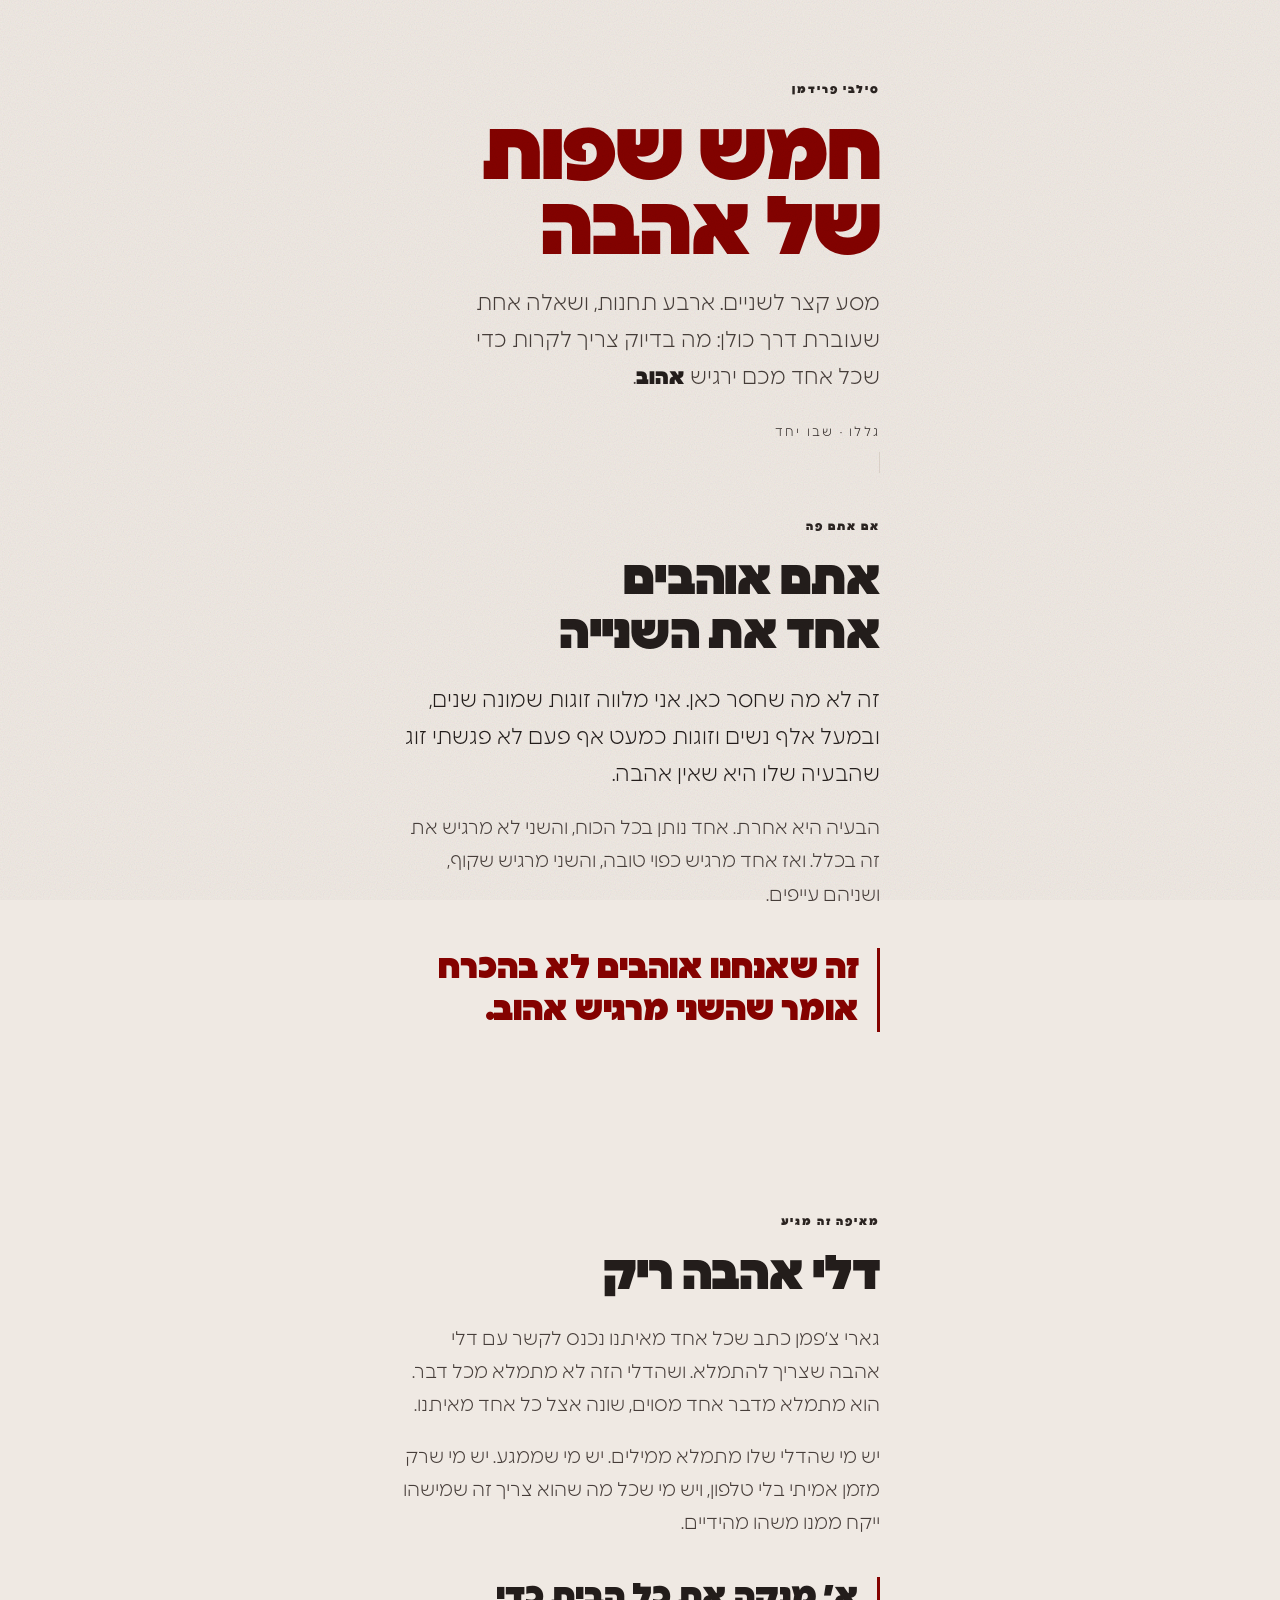
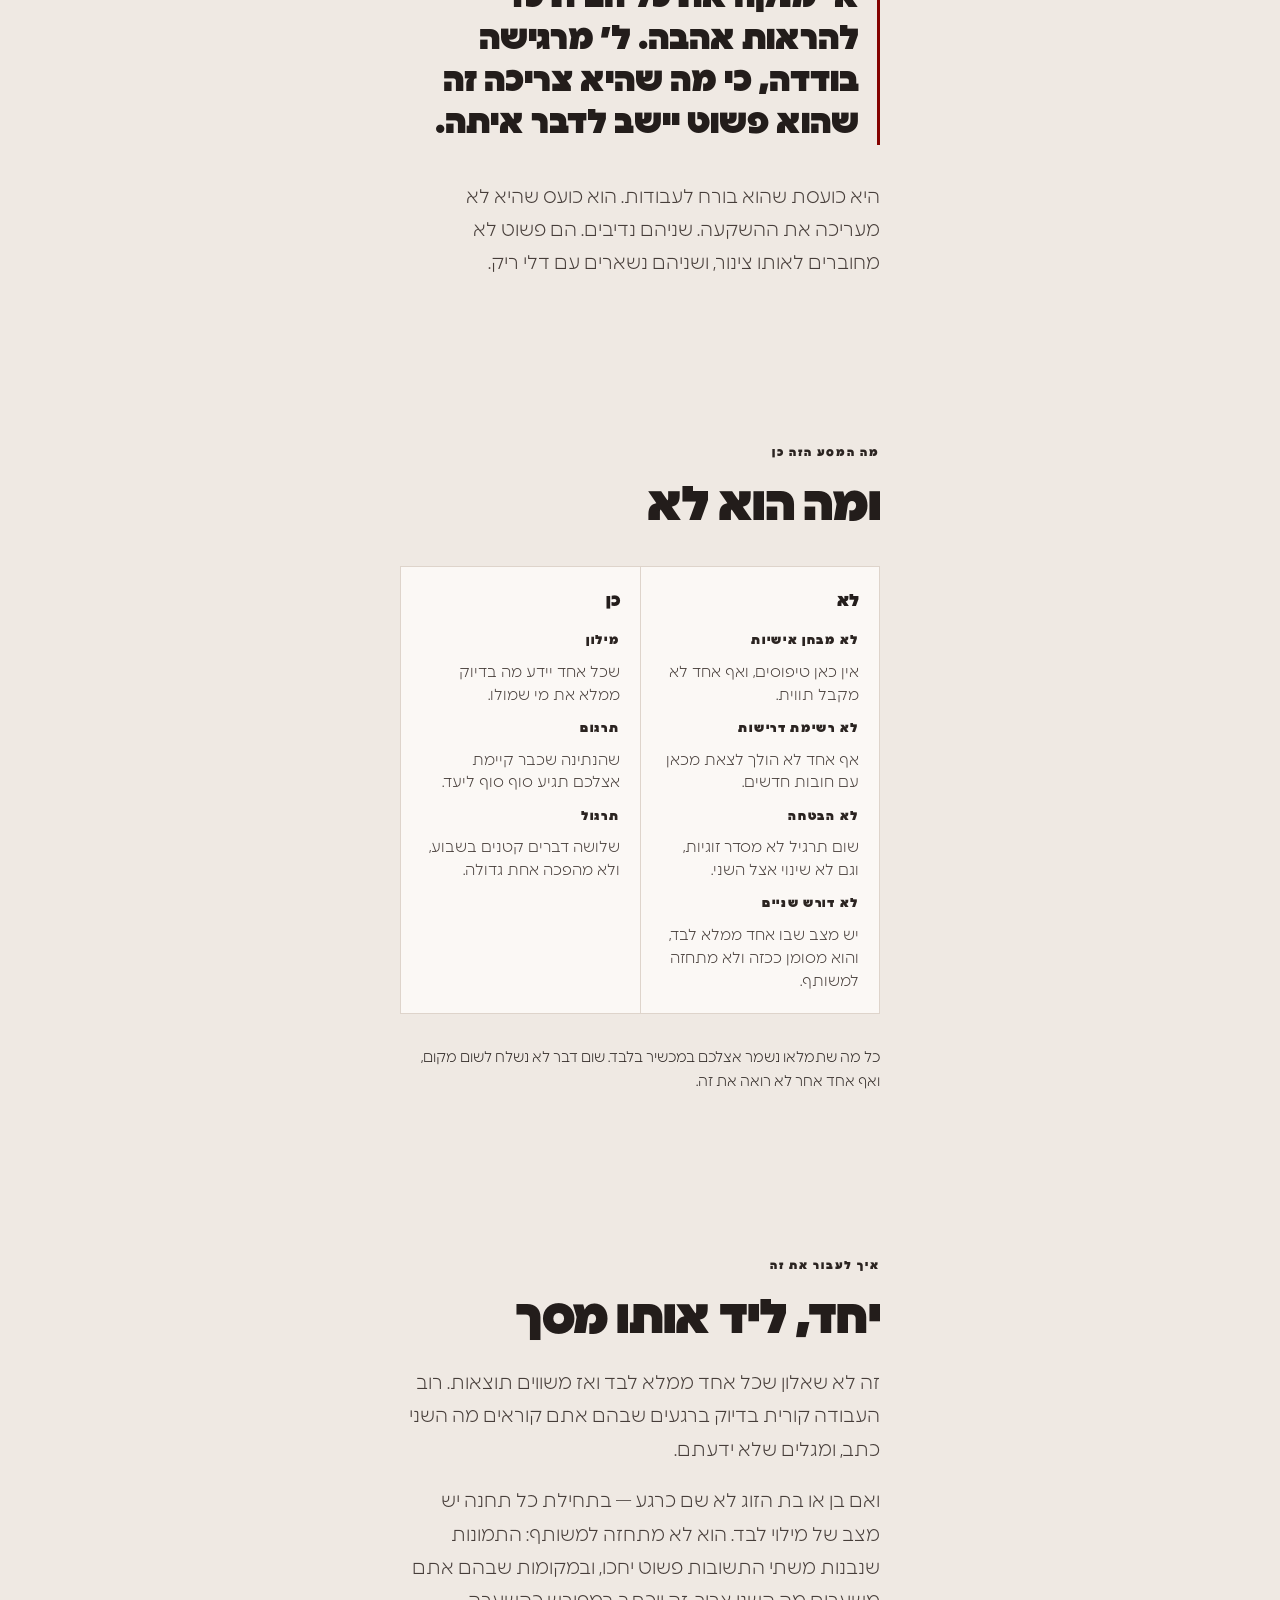
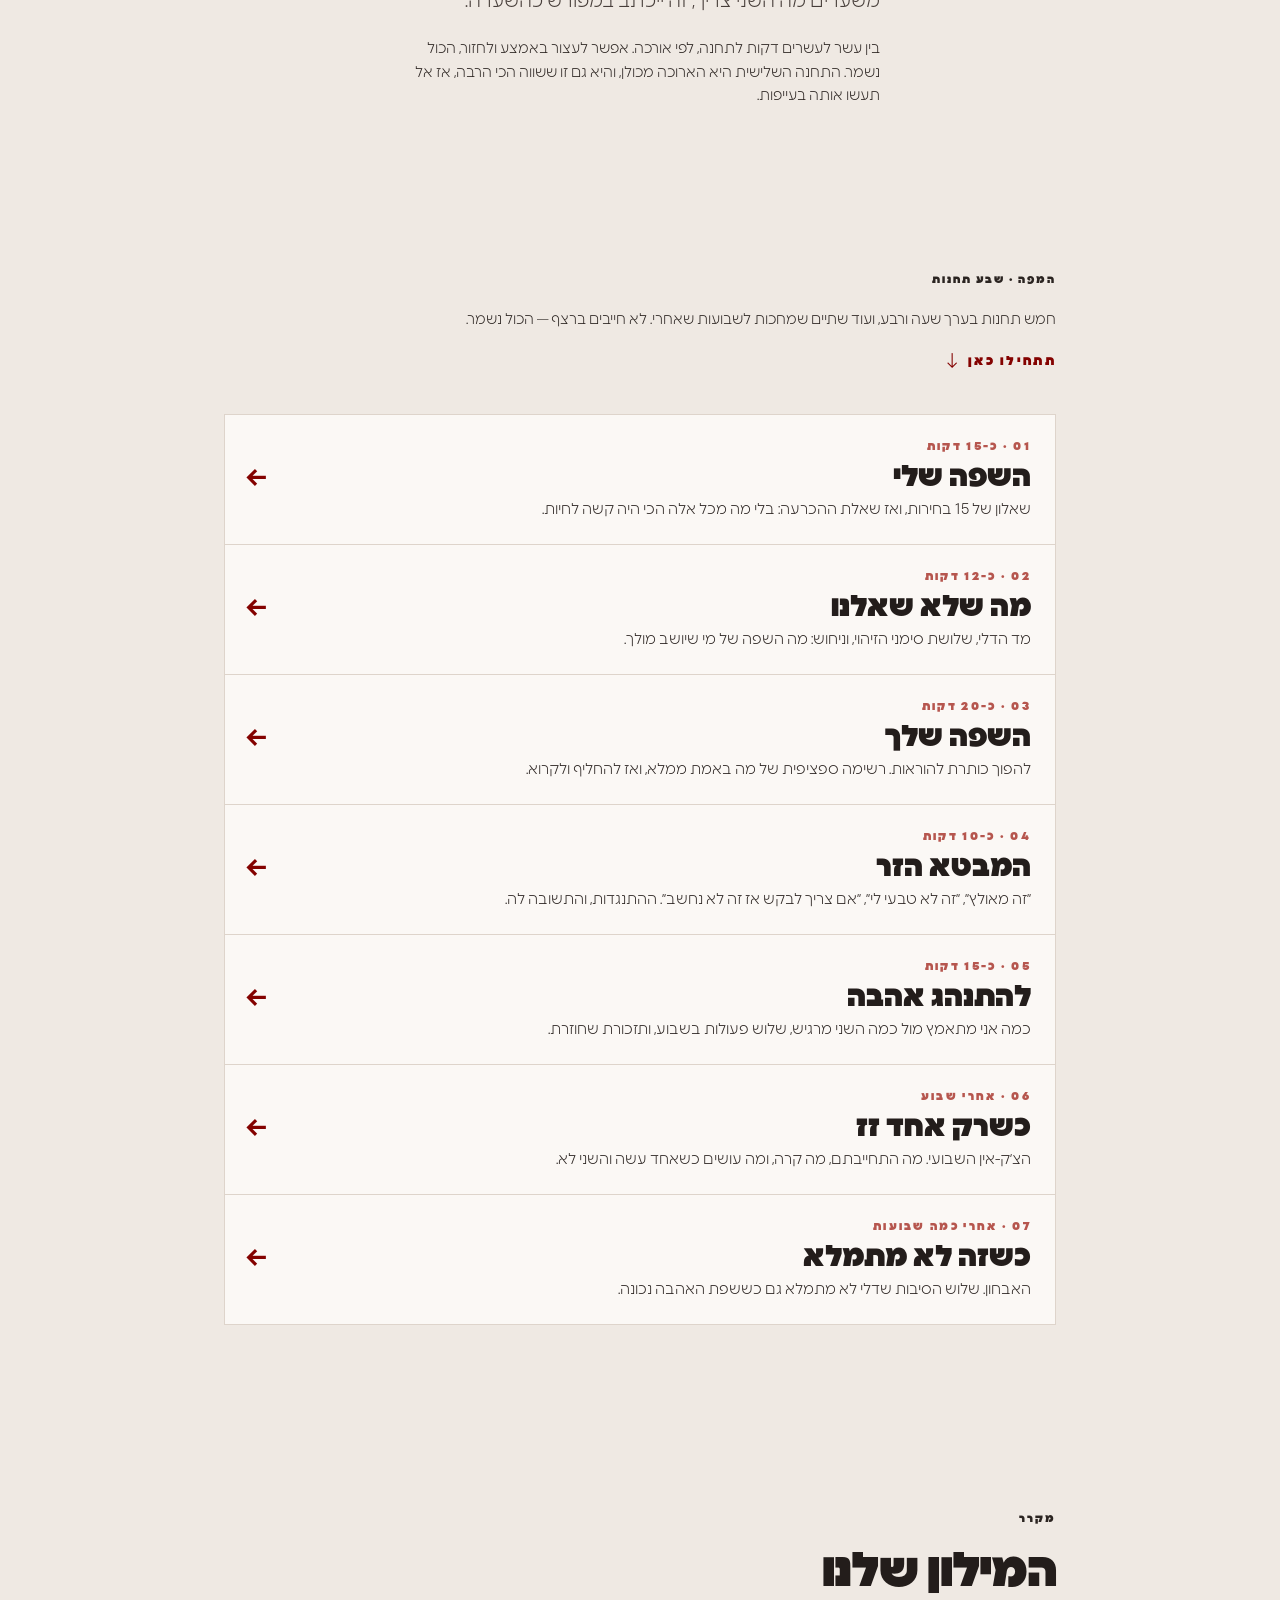
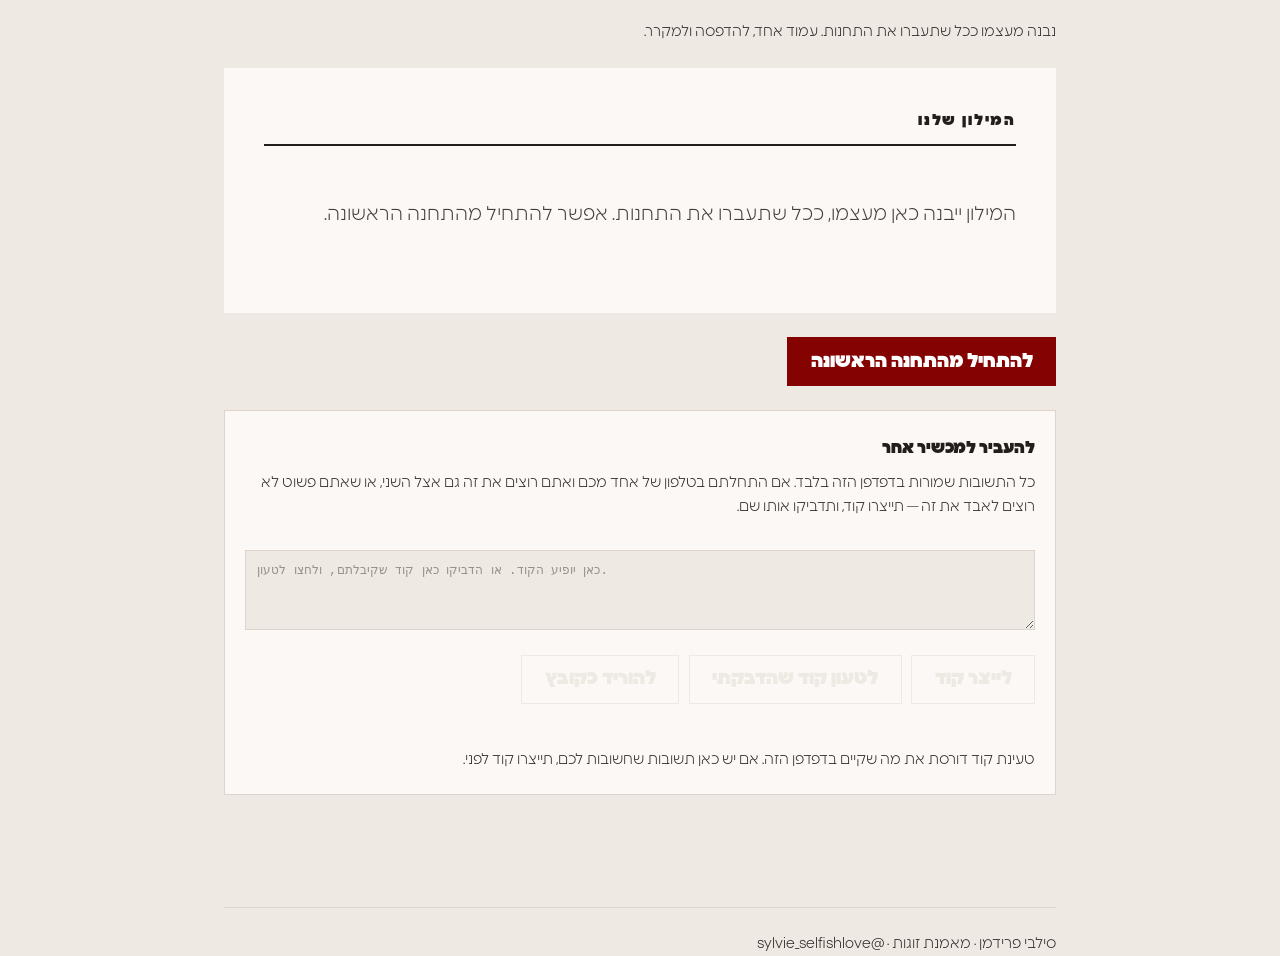
==== index.html @ 5c33e8b3 "סיבוב 6: פיצול האבחון, סימון ביצוע, שאלון מורחב, ובדיקת הטיות - תחנה 07 חדשה: האבחון של שלוש הסיבות," ====
<!doctype html>
<html lang="he" dir="rtl">
<head>
<meta charset="utf-8">
<meta name="robots" content="noindex, nofollow">
<meta name="viewport" content="width=device-width, initial-scale=1, viewport-fit=cover">
<title>חמש שפות של אהבה · סילבי פרידמן</title>
<link rel="stylesheet" href="fonts.css?v=1">
<link rel="stylesheet" href="style.css?v=1">
</head>
<body>

<div id="rail"><i></i></div>

<section id="cover" class="wrap">
  <div class="rv in">
    <div class="eyebrow">סילבי פרידמן</div>
    <div class="stop">חמש שפות<br>של אהבה</div>
    <p class="sub lead">
      מסע קצר לשניים. ארבע תחנות, ושאלה אחת שעוברת דרך כולן:
      מה בדיוק צריך לקרות כדי שכל אחד מכם ירגיש <em>אהוב</em>.
    </p>
    <div class="scroll-hint">גללו · שבו יחד</div>
  </div>
</section>

<section class="wrap">
  <div class="rv">
    <div class="eyebrow">אם אתם פה</div>
    <h2>אתם אוהבים<br>אחד את השנייה</h2>
    <p class="lead">
      זה לא מה שחסר כאן. אני מלווה זוגות שמונה שנים, ובמעל אלף נשים וזוגות
      כמעט אף פעם לא פגשתי זוג שהבעיה שלו היא שאין אהבה.
    </p>
    <p>
      הבעיה היא אחרת. אחד נותן בכל הכוח, והשני לא מרגיש את זה בכלל.
      ואז אחד מרגיש כפוי טובה, והשני מרגיש שקוף, ושניהם עייפים.
    </p>
    <p class="pull red">זה שאנחנו אוהבים לא בהכרח אומר שהשני מרגיש אהוב.</p>
  </div>
</section>

<section class="wrap">
  <div class="rv">
    <div class="eyebrow">מאיפה זה מגיע</div>
    <h2>דלי אהבה ריק</h2>
    <p>
      גארי צ׳פמן כתב שכל אחד מאיתנו נכנס לקשר עם דלי אהבה שצריך להתמלא.
      ושהדלי הזה לא מתמלא מכל דבר. הוא מתמלא מדבר אחד מסוים, שונה אצל כל אחד מאיתנו.
    </p>
    <p>
      יש מי שהדלי שלו מתמלא ממילים. יש מי שממגע. יש מי שרק מזמן אמיתי בלי טלפון,
      ויש מי שכל מה שהוא צריך זה שמישהו ייקח ממנו משהו מהידיים.
    </p>
    <p class="pull">
      א׳ מנקה את כל הבית כדי להראות אהבה. ל׳ מרגישה בודדה,
      כי מה שהיא צריכה זה שהוא פשוט יישב לדבר איתה.
    </p>
    <p>
      היא כועסת שהוא בורח לעבודות. הוא כועס שהיא לא מעריכה את ההשקעה.
      שניהם נדיבים. הם פשוט לא מחוברים לאותו צינור, ושניהם נשארים עם דלי ריק.
    </p>
  </div>
</section>

<section class="wrap">
  <div class="rv">
    <div class="eyebrow">מה המסע הזה כן</div>
    <h2>ומה הוא לא</h2>
    <div class="sides">
      <div class="side">
        <h4>לא</h4>
        <dl>
          <dt>לא מבחן אישיות</dt><dd>אין כאן טיפוסים, ואף אחד לא מקבל תווית.</dd>
          <dt>לא רשימת דרישות</dt><dd>אף אחד לא הולך לצאת מכאן עם חובות חדשים.</dd>
          <dt>לא הבטחה</dt><dd>שום תרגיל לא מסדר זוגיות, וגם לא שינוי אצל השני.</dd>
          <dt>לא דורש שניים</dt><dd>יש מצב שבו אחד ממלא לבד, והוא מסומן ככזה ולא מתחזה למשותף.</dd>
        </dl>
      </div>
      <div class="side">
        <h4>כן</h4>
        <dl>
          <dt>מילון</dt><dd>שכל אחד יידע מה בדיוק ממלא את מי שמולו.</dd>
          <dt>תרגום</dt><dd>שהנתינה שכבר קיימת אצלכם תגיע סוף סוף ליעד.</dd>
          <dt>תרגול</dt><dd>שלושה דברים קטנים בשבוע, ולא מהפכה אחת גדולה.</dd>
        </dl>
      </div>
    </div>
    <p class="tiny">
      כל מה שתמלאו נשמר אצלכם במכשיר בלבד. שום דבר לא נשלח לשום מקום, ואף אחד אחר לא רואה את זה.
    </p>
  </div>
</section>

<section class="wrap">
  <div class="rv">
    <div class="eyebrow">איך לעבור את זה</div>
    <h2>יחד, ליד אותו מסך</h2>
    <p>
      זה לא שאלון שכל אחד ממלא לבד ואז משווים תוצאות. רוב העבודה קורית בדיוק ברגעים
      שבהם אתם קוראים מה השני כתב, ומגלים שלא ידעתם.
    </p>
    <p>
      ואם בן או בת הזוג לא שם כרגע — בתחילת כל תחנה יש מצב של מילוי לבד.
      הוא לא מתחזה למשותף: התמונות שנבנות משתי התשובות פשוט יחכו,
      ובמקומות שבהם אתם משערים מה השני צריך, זה ייכתב במפורש כהשערה.
    </p>
    <p class="tiny">
      בין עשר לעשרים דקות לתחנה, לפי אורכה. אפשר לעצור באמצע ולחזור, הכול נשמר.
      התחנה השלישית היא הארוכה מכולן, והיא גם זו ששווה הכי הרבה, אז אל תעשו אותה בעייפות.
    </p>
  </div>
</section>

<section class="wrap wide" id="start">
  <div class="rv">
    <div class="eyebrow">המפה · שבע תחנות</div>
    <p class="tiny" style="margin-bottom:1.25rem">חמש תחנות בערך שעה ורבע, ועוד שתיים שמחכות לשבועות שאחרי. לא חייבים ברצף — הכול נשמר.</p>
    <div class="starthere">תתחילו כאן <span aria-hidden="true">↓</span></div>
    <div class="stations">
      <a class="station" href="station-01.html" data-num="01">
        <span class="st"></span>
        <div class="n">01 · כ-15 דקות</div>
        <div class="t">השפה שלי</div>
        <div class="d">שאלון של 15 בחירות, ואז שאלת ההכרעה: בלי מה מכל אלה הכי היה קשה לחיות.</div>
      </a>
      <a class="station" href="station-02.html" data-num="02">
        <span class="st"></span>
        <div class="n">02 · כ-12 דקות</div>
        <div class="t">מה שלא שאלנו</div>
        <div class="d">מד הדלי, שלושת סימני הזיהוי, וניחוש: מה השפה של מי שיושב מולך.</div>
      </a>
      <a class="station" href="station-03.html" data-num="03">
        <span class="st"></span>
        <div class="n">03 · כ-20 דקות</div>
        <div class="t">השפה שלך</div>
        <div class="d">להפוך כותרת להוראות. רשימה ספציפית של מה באמת ממלא, ואז להחליף ולקרוא.</div>
      </a>
      <a class="station" href="station-04.html" data-num="04">
        <span class="st"></span>
        <div class="n">04 · כ-10 דקות</div>
        <div class="t">המבטא הזר</div>
        <div class="d">״זה מאולץ״, ״זה לא טבעי לי״, ״אם צריך לבקש אז זה לא נחשב״. ההתנגדות, והתשובה לה.</div>
      </a>
      <a class="station" href="station-05.html" data-num="05">
        <span class="st"></span>
        <div class="n">05 · כ-15 דקות</div>
        <div class="t">להתנהג אהבה</div>
        <div class="d">כמה אני מתאמץ מול כמה השני מרגיש, שלוש פעולות בשבוע, ותזכורת שחוזרת.</div>
      </a>
      <a class="station" href="station-06.html" data-num="06">
        <span class="st"></span>
        <div class="n">06 · אחרי שבוע</div>
        <div class="t">כשרק אחד זז</div>
        <div class="d">הצ׳ק-אין השבועי. מה התחייבתם, מה קרה, ומה עושים כשאחד עשה והשני לא.</div>
      </a>
      <a class="station" href="station-07.html" data-num="07">
        <span class="st"></span>
        <div class="n">07 · אחרי כמה שבועות</div>
        <div class="t">כשזה לא מתמלא</div>
        <div class="d">האבחון. שלוש הסיבות שדלי לא מתמלא גם כששפת האהבה נכונה.</div>
      </a>
    </div>
    </div>
  </div>
</section>

<section class="wrap wide">
  <div class="rv">
    <div class="eyebrow">מקרר</div>
    <h2>המילון שלנו</h2>
    <p class="tiny" style="margin-bottom:.5rem">
      נבנה מעצמו ככל שתעברו את התחנות. עמוד אחד, להדפסה ולמקרר.
    </p>
    <div class="card" id="map"></div>
    <div class="btnrow">
      <a class="btn solid" href="station-01.html">להתחיל מהתחנה הראשונה</a>
      <button class="btn" onclick="window.print()">להדפיס את המילון</button>
    </div>

    <div class="transfer" id="transfer">
      <h4>להעביר למכשיר אחר</h4>
      <p class="tiny">
        כל התשובות שמורות בדפדפן הזה בלבד. אם התחלתם בטלפון של אחד מכם ואתם רוצים
        את זה גם אצל השני, או שאתם פשוט לא רוצים לאבד את זה — תייצרו קוד, ותדביקו אותו שם.
      </p>
      <textarea rows="3" placeholder="כאן יופיע הקוד. או הדביקו כאן קוד שקיבלתם, ולחצו לטעון."></textarea>
      <div class="btnrow" style="margin-top:0">
        <button class="btn" type="button" data-act="make">לייצר קוד</button>
        <button class="btn" type="button" data-act="load">לטעון קוד שהדבקתי</button>
        <button class="btn" type="button" data-act="file">להוריד כקובץ</button>
      </div>
      <p class="msg"></p>
      <p class="tiny" style="margin-top:.8rem;margin-bottom:0">
        טעינת קוד דורסת את מה שקיים בדפדפן הזה. אם יש כאן תשובות שחשובות לכם, תייצרו קוד לפני.
      </p>
    </div>
  </div>
</section>

<div class="wrap wide"><div class="stationnav">
  <span class="tiny">סילבי פרידמן · מאמנת זוגות · @sylvie_selfishlove</span>
  <span></span>
</div></div>

<script src="share.js?v=1"></script>
<script src="map.js?v=1"></script>
<script src="engine.js?v=1"></script>
</body>
</html>
---- fonts.css ----
@font-face{font-family:"Polin";font-style:normal;font-weight:300;font-display:swap;src:url([data-uri]) format("opentype")}
@font-face{font-family:"Polin";font-style:normal;font-weight:900;font-display:swap;src:url([data-uri]) format("opentype")}
---- style.css ----
:root{
  --paper:#EFE9E3;
  --sheet:#FBF8F5;
  --ink:#231D1B;
  --ink-soft:#463D39;
  --ink-faint:#2B2421;
  --ink-mute:#9A8F89;
  --rule:#DED4CB;
  --crimson:#840200;
  --crimson-soft:#B6564E;
  --measure:34rem;
}
*{box-sizing:border-box;margin:0;padding:0}
html{scroll-behavior:smooth;-webkit-text-size-adjust:100%}
body{
  font-family:"Polin","Assistant","Arial Hebrew",system-ui,sans-serif;
  font-weight:300;
  background:var(--paper);
  color:var(--ink);
  line-height:1.75;
  font-size:clamp(16.5px,1.05rem + .2vw,19px);
  overflow-x:hidden;
}
body::before{
  content:"";position:fixed;inset:0;pointer-events:none;z-index:9;opacity:.35;
  background-image:url("data:image/svg+xml,%3Csvg xmlns='http://www.w3.org/2000/svg' width='140' height='140'%3E%3Cfilter id='n'%3E%3CfeTurbulence type='fractalNoise' baseFrequency='.85' numOctaves='3'/%3E%3C/filter%3E%3Crect width='140' height='140' filter='url(%23n)' opacity='.42'/%3E%3C/svg%3E");
  mix-blend-mode:multiply;
}

/* ---------- progress rail ---------- */
#rail{position:fixed;top:0;right:0;left:0;height:2px;background:transparent;z-index:20}
#rail i{display:block;height:100%;width:0;background:var(--crimson);transition:width .12s linear}

/* ---------- chapters ---------- */
#chapbar{
  position:sticky;top:0;z-index:15;
  background:rgba(239,233,227,.94);backdrop-filter:saturate(1.2) blur(8px);
  border-bottom:1px solid var(--rule);
  padding:.55rem clamp(1.25rem,5vw,2rem) .6rem;
}
#chapbar .segs{display:flex;gap:4px;margin-bottom:.45rem}
#chapbar .seg{
  flex:1;border:0;background:transparent;padding:0;cursor:pointer;
  height:16px;display:flex;align-items:center;
}
#chapbar .seg i{display:block;width:100%;height:3px;background:var(--rule);transition:background .25s}
#chapbar .seg.done i{background:var(--crimson-soft)}
#chapbar .seg.now i{background:var(--crimson);height:5px}
#chapbar .seg:hover i{background:var(--crimson-soft)}
#chapbar .meta{display:flex;justify-content:space-between;align-items:baseline;gap:1rem}
#chapbar .t{font-weight:900;font-size:.95rem;line-height:1.2;color:var(--ink)}
#chapbar .c{font-size:.72rem;letter-spacing:.1em;font-weight:900;color:var(--ink-mute);white-space:nowrap}

.cbtn{
  font:inherit;font-weight:900;font-size:.95rem;
  border:1px solid var(--ink);background:transparent;color:var(--ink);
  padding:.8rem 1.6rem;cursor:pointer;transition:.18s;
  -webkit-tap-highlight-color:transparent;
}
.cbtn:hover{background:var(--ink);color:var(--paper)}
.cbtn.solid{background:var(--crimson);border-color:var(--crimson);color:#fff}
.cbtn.solid:hover{background:#a10300;border-color:#a10300}
@media print{#chapbar{display:none}}

/* ---------- layout ---------- */
.wrap{max-width:var(--measure);margin-inline:auto;padding-inline:clamp(1.25rem,5vw,2rem)}
.wide{max-width:56rem}
section{padding-block:clamp(2.75rem,7vw,4.5rem)}

/* ---------- type ---------- */
h1,h2,h3,.blk{font-weight:900;letter-spacing:-.015em;line-height:1.12}
.eyebrow{
  font-size:.7rem;letter-spacing:.18em;color:var(--ink-faint);
  font-weight:900;margin-bottom:1.1rem;
}
h2{font-size:clamp(1.9rem,1.3rem + 2.6vw,3rem);margin-bottom:1.25rem}
h3{font-size:clamp(1.25rem,1rem + 1vw,1.6rem);margin-bottom:.7rem}
p{margin-bottom:1.15rem;color:var(--ink-soft)}
p.lead{color:var(--ink);font-size:1.12em}
em{font-style:normal;color:var(--ink);font-weight:900}
.pull{
  font-weight:900;line-height:1.25;color:var(--ink);
  font-size:clamp(1.4rem,1.05rem + 1.6vw,2.1rem);
  margin-block:2.25rem;padding-inline-start:1.1rem;
  border-inline-start:3px solid var(--crimson);
}
.pull.red{color:var(--crimson)}
.voices{margin-block:2rem;display:grid;gap:.5rem;padding-inline-start:1.1rem;border-inline-start:1px solid var(--crimson-soft)}
.voices p{margin:0;font-weight:900;color:var(--crimson);line-height:1.35;font-size:clamp(1.05rem,.95rem + .55vw,1.3rem)}
.tiny{font-size:.9rem;color:var(--ink-faint);line-height:1.65}

/* ---------- cover ---------- */
#cover{display:flex;flex-direction:column;justify-content:center;position:relative;
  padding-block:clamp(2.5rem,9vw,5rem) 0}
#cover + section{padding-top:clamp(1.75rem,4.5vw,2.75rem)}
#cover .num{
  font-weight:900;font-size:clamp(7rem,26vw,15rem);line-height:.78;
  color:transparent;-webkit-text-stroke:1.5px var(--crimson-soft);
  opacity:.5;margin-bottom:-.05em;letter-spacing:-.04em;
}
#cover .stop{
  font-weight:900;font-size:clamp(3.4rem,14vw,7rem);line-height:.9;
  letter-spacing:-.03em;color:var(--crimson);
}
#cover .sub{margin-top:1.1rem;max-width:26rem;color:var(--ink-soft)}
.scroll-hint{margin-top:1.6rem;font-size:.78rem;letter-spacing:.18em;color:var(--ink-faint)}
.scroll-hint::after{content:"";display:block;width:1px;height:1.3rem;background:var(--rule);margin-top:.55rem}

/* ---------- cover image ---------- */
.coverimg{
  margin:1.1rem 0 0;
  border:1px solid var(--rule);
  background:var(--sheet);
  overflow:hidden;
  animation:coverin 1.1s cubic-bezier(.2,.7,.3,1) both .35s;
}
.coverimg img{
  display:block;width:100%;
  aspect-ratio:16/7;object-fit:cover;
  filter:grayscale(1) contrast(1.04) brightness(.98);
  transform:scale(1.02);
}
@keyframes coverin{from{opacity:0;transform:translateY(14px)}to{opacity:1;transform:none}}
@media (prefers-reduced-motion:reduce){.coverimg{animation:none}}
@media print{.coverimg{display:none}}

.bodyimg{margin:2.25rem 0 .5rem;border:1px solid var(--rule);background:var(--sheet);overflow:hidden}
.bodyimg img{display:block;width:100%;aspect-ratio:3/2;object-fit:cover;
  filter:grayscale(1) contrast(1.04) brightness(.99)}
@media print{.bodyimg{display:none}}

/* ---------- reveal ---------- */
.rv{opacity:0;transform:translateY(18px);transition:opacity .7s ease,transform .7s cubic-bezier(.2,.7,.3,1)}
.rv.in{opacity:1;transform:none}
@media (prefers-reduced-motion:reduce){.rv{opacity:1;transform:none;transition:none}}

/* ---------- modes grid ---------- */
.modes{display:grid;gap:.6rem;grid-template-columns:repeat(auto-fit,minmax(11rem,1fr));margin-block:1.75rem}
.mode{
  background:var(--sheet);border:1px solid var(--rule);padding:1rem 1.1rem;
}
.mode b{display:block;font-weight:900;font-size:1.1rem}
.mode span{display:block;font-size:.75rem;letter-spacing:.18em;color:var(--crimson);margin-bottom:.35rem}
.mode i{font-style:normal;font-size:.86rem;color:var(--ink-faint);line-height:1.5}

/* ---------- scene ---------- */
.scene{background:var(--sheet);border:1px solid var(--rule);padding:clamp(1.25rem,4vw,2rem);margin-block:2rem}
.scene .who{font-size:.72rem;letter-spacing:.2em;color:var(--crimson);margin-bottom:.2rem}
.scene .say{margin-bottom:1.35rem;color:var(--ink);line-height:1.55}
.scene .say:last-child{margin-bottom:0}
.scene .stage{color:var(--ink-faint);font-size:.92rem}

/* ---------- two-side compare ---------- */
.sides{display:grid;gap:1px;background:var(--rule);border:1px solid var(--rule);margin-block:2rem}
@media(min-width:640px){.sides{grid-template-columns:1fr 1fr}}
.side{background:var(--sheet);padding:1.25rem}
.side h4{font-weight:900;font-size:1.05rem;margin-bottom:.9rem}
.side dl{display:grid;gap:.65rem}
.side dt{font-size:.76rem;letter-spacing:.14em;color:var(--ink-faint);font-weight:900}
.side dd{color:var(--ink-soft);line-height:1.5;font-size:.95rem}

/* ---------- question panels ---------- */
.q{
  background:var(--sheet);border:1px solid var(--rule);
  border-inline-start:3px solid var(--crimson);
  padding:clamp(1.25rem,4vw,2rem);margin-block:2.5rem;
}
.q > .eyebrow{color:var(--crimson);margin-bottom:.5rem}
.q h3{margin-bottom:1.25rem}
.pair{display:grid;gap:1.75rem}
@media(min-width:700px){.pair{grid-template-columns:1fr 1fr;gap:1px;background:var(--rule)}
  .pair > div{background:var(--sheet);padding-inline:1.25rem}
  .pair > div:first-child{padding-inline-start:0}
  .pair > div:last-child{padding-inline-end:0}}
.pname{font-weight:900;font-size:1.05rem;margin-bottom:.9rem;padding-bottom:.5rem;border-bottom:1px solid var(--rule)}

.opts{display:grid;gap:.4rem;margin-bottom:1.4rem}
.opt{
  display:block;background:transparent;border:1px solid var(--rule);
  padding:.7rem .9rem;cursor:pointer;text-align:start;font:inherit;color:var(--ink);
  transition:border-color .18s,background .18s;line-height:1.4;
}
.opt:hover{border-color:var(--crimson-soft)}
.opt small{display:block;color:var(--ink-faint);font-size:.82rem;margin-top:.15rem}
.opt[aria-pressed="true"]{background:var(--crimson);border-color:var(--crimson);color:#fff}
.opt[aria-pressed="true"] small{color:rgba(255,255,255,.72)}
.opt .en{font-size:.68rem;letter-spacing:.16em;opacity:.6;margin-inline-start:.5rem}

.field{margin-bottom:1.3rem}
.field > label{display:block;font-size:.76rem;letter-spacing:.14em;color:var(--ink-faint);margin-bottom:.55rem;font-weight:900}
.field > label.stem{
  font-size:1.02rem;font-weight:900;letter-spacing:-.005em;color:var(--ink);
  line-height:1.5;margin-bottom:.75rem;
}
.chips{display:flex;flex-wrap:wrap;gap:.35rem;margin-bottom:.5rem}
.chip{
  border:1px solid var(--rule);background:transparent;color:var(--ink-soft);
  font:inherit;font-size:.85rem;padding:.32rem .7rem;border-radius:999px;cursor:pointer;
  transition:.15s;line-height:1.4;
}
.chip:hover{border-color:var(--crimson-soft);color:var(--ink)}
.chip[aria-pressed="true"]{background:var(--ink);border-color:var(--ink);color:var(--sheet)}
input[type=text],textarea{
  width:100%;font:inherit;color:var(--ink);background:transparent;
  border:0;border-bottom:1px solid var(--rule);padding:.45rem 0;resize:none;line-height:1.6;
}
input[type=text]:focus,textarea:focus{outline:none;border-bottom-color:var(--crimson)}
input::placeholder,textarea::placeholder{color:var(--ink-mute);opacity:1}

.shared{max-width:30rem}
.shared .big{
  font-family:inherit;font-weight:900;font-size:clamp(1.3rem,1.1rem + 1vw,1.8rem);
  text-align:center;border-bottom-width:2px;padding-block:.7rem;
}
.durations{display:flex;flex-wrap:wrap;gap:.4rem}
.durations .opt{flex:1 1 8rem;text-align:center}

.gender{display:inline-flex;border:1px solid var(--rule);overflow:hidden;margin-inline-start:.6rem}
.gender button{
  font:inherit;font-size:.85rem;padding:.28rem .85rem;border:0;background:transparent;
  color:var(--ink-faint);cursor:pointer;
}
.gender button[aria-pressed="true"]{background:var(--ink);color:var(--sheet)}

/* ---------- assembled sentence ---------- */
.assembled{
  background:var(--paper);border:1px dashed var(--rule);padding:1.25rem;
  font-weight:900;line-height:1.55;font-size:1.05rem;color:var(--ink);
}
.assembled .fl{margin-bottom:1.1rem}
.assembled .fl:last-child{margin-bottom:0}
.assembled .who{display:block;font-size:.7rem;letter-spacing:.18em;font-weight:300;color:var(--crimson);margin-bottom:.3rem}
.field.early{border-top:1px solid var(--rule);padding-top:1.1rem}
.field.early > label{color:var(--crimson)}
.person .early-p{margin-bottom:.85rem}
.person .early-p strong{display:block;font-size:.7rem;letter-spacing:.16em;color:var(--ink-faint);font-weight:300;margin-bottom:.2rem}
.person .learned{margin-top:1rem;border-top:1px solid var(--rule);padding-top:.9rem}
.person .learned p{margin-bottom:.6rem;font-size:.95rem}
.person .learned p:last-child{margin-bottom:0}
.person .learned strong{display:block;font-size:.7rem;letter-spacing:.16em;color:var(--ink-faint);font-weight:300;margin-bottom:.2rem}
.person .fullline-p{margin-top:.85rem;color:var(--ink-soft);font-size:.95rem;line-height:1.55}
.assembled mark{background:transparent;color:var(--crimson);border-bottom:2px solid var(--crimson-soft);padding-bottom:1px}

/* ---------- visuals in the card ---------- */
.vis{margin:0 0 2rem;padding-bottom:1.75rem;border-bottom:1px solid var(--rule)}
.vis figcaption{font-size:.72rem;letter-spacing:.16em;font-weight:900;color:var(--crimson);margin-bottom:1rem}
.vis .combo{margin:1.1rem 0 0;font-size:.95rem;line-height:1.6;color:var(--ink-soft)}
.vis .combo b{color:var(--ink);font-weight:900}

.vis.empty{background:var(--paper);border:1px dashed var(--rule);padding:1.4rem 1.25rem;text-align:center}
.vis.empty .hint{margin:0 0 1.1rem;color:var(--ink-soft);font-size:.95rem;line-height:1.6}
.vis.empty .cbtn{padding:.6rem 1.3rem;font-size:.9rem}

/* מטריצה */
.mx{display:grid;grid-template-columns:auto 1fr auto;grid-template-rows:auto 1fr auto;gap:.5rem;align-items:center}
.mx .ax{font-size:.68rem;letter-spacing:.14em;font-weight:900;color:var(--ink-mute);text-align:center;white-space:nowrap}
.mx .ax.t{grid-area:1/2/2/3}
.mx .ax.b{grid-area:3/2/4/3}
.mx .ax.r{grid-area:2/3/3/4;writing-mode:vertical-rl}
.mx .ax.l{grid-area:2/1/3/2;writing-mode:vertical-rl}
.mx .grid{grid-area:2/2/3/3;display:grid;grid-template-columns:1fr 1fr;gap:1px;background:var(--rule);border:1px solid var(--rule)}
.qd{background:var(--paper);padding:.9rem .85rem;min-height:5.6rem;display:flex;flex-direction:column;gap:.1rem}
.qd .en{font-size:.62rem;letter-spacing:.16em;color:var(--ink-mute);font-weight:900}
.qd b{font-weight:900;font-size:1rem;line-height:1.2}
.qd.on{background:var(--sheet);box-shadow:inset 0 0 0 2px var(--crimson)}
.qd .pins{display:flex;flex-wrap:wrap;gap:.3rem;margin-top:auto;padding-top:.5rem}
.qd .pins em{font-style:normal;font-weight:900;font-size:.78rem;background:var(--crimson);color:#fff;padding:.16rem .55rem;border-radius:999px}

/* סולם */
.ladderv{list-style:none;display:grid;gap:1px;background:var(--rule);border:1px solid var(--rule)}
.ladderv li{background:var(--paper);display:flex;align-items:center;gap:.75rem;padding:.7rem .9rem}
.ladderv li.on{background:var(--sheet);box-shadow:inset 3px 0 0 var(--crimson)}
.ladderv .n{font-weight:900;font-size:.68rem;letter-spacing:.1em;color:var(--ink-mute)}
.ladderv .lbl{font-weight:900;font-size:.95rem;flex:1}
.ladderv .pins{display:flex;gap:.3rem}
.ladderv .pins em{font-style:normal;font-weight:900;font-size:.78rem;background:var(--crimson);color:#fff;padding:.16rem .55rem;border-radius:999px}

/* סקאלה */
.scale{display:grid;gap:.5rem}
@media(min-width:620px){.scale{grid-template-columns:repeat(4,1fr)}}
.scale .st{display:flex;align-items:center;gap:.6rem}
@media(min-width:620px){.scale .st{flex-direction:column;align-items:stretch;gap:.45rem}}
.scale .st i{display:block;height:5px;background:var(--rule);flex:0 0 2.5rem;border-radius:2px}
@media(min-width:620px){.scale .st i{flex:none}}
.scale .st span{font-size:.85rem;line-height:1.4;color:var(--ink-mute);font-weight:900}
.scale .st.pre i{background:var(--crimson-soft)}
.scale .st.on i{background:var(--crimson);height:8px}
.scale .st.on span{color:var(--ink)}

/* ---------- final card ---------- */
#cardsec{background:var(--ink);color:var(--paper)}
#cardsec .eyebrow{color:var(--crimson-soft)}
#cardsec h2{color:var(--paper)}
.card{background:var(--sheet);color:var(--ink);padding:clamp(1.5rem,5vw,2.5rem);margin-top:1.5rem}
.card .cardhead{
  display:flex;justify-content:space-between;align-items:baseline;
  border-bottom:2px solid var(--ink);padding-bottom:.6rem;margin-bottom:1.75rem;
  font-size:.74rem;letter-spacing:.18em;color:var(--ink-faint);gap:1rem;
}
.card .cardhead b{font-weight:900;font-size:.95rem;letter-spacing:.12em;color:var(--ink)}
.person{margin-bottom:2rem;padding-bottom:2rem;border-bottom:1px solid var(--rule)}
.person:last-of-type{border-bottom:0}
.person .hd{display:flex;align-items:baseline;gap:.6rem;margin-bottom:.9rem}
.person .hd b{font-weight:900;font-size:1.35rem}
.person .row{margin-top:.35rem}
.person .hd span{font-size:.7rem;letter-spacing:.18em;color:var(--crimson)}
.person p{margin-bottom:.85rem;color:var(--ink-soft);line-height:1.6}
.person .do{
  background:var(--paper);padding:.9rem 1.1rem;border-inline-start:3px solid var(--crimson);
  color:var(--ink);margin-bottom:0;
}
.person .do strong{display:block;font-size:.7rem;letter-spacing:.18em;color:var(--crimson);font-weight:300;margin-bottom:.35rem}
.person .says{font-weight:900;color:var(--ink);margin-top:.85rem}
.agreement{border-top:2px solid var(--ink);padding-top:1.5rem;margin-top:.5rem}
.agreement h4{font-weight:900;font-size:1.1rem;margin-bottom:1rem}
.agreement .row,.person .row{display:flex;gap:.75rem;justify-content:space-between;padding-block:.5rem;border-bottom:1px solid var(--rule);font-size:.95rem}
.agreement .row b,.person .row b{font-weight:900}
.agreement .full{margin-top:1.25rem;font-weight:900;line-height:1.55}

.btnrow{display:flex;flex-wrap:wrap;gap:.6rem;margin-top:1.5rem}
.btn{
  font:inherit;font-weight:900;border:1px solid var(--paper);background:transparent;color:var(--paper);
  padding:.7rem 1.4rem;cursor:pointer;transition:.18s;text-decoration:none;display:inline-block;line-height:1.3;
}
.btn:hover{background:var(--paper);color:var(--ink)}
.btn.solid{background:var(--crimson);border-color:var(--crimson);color:#fff}
.btn.solid:hover{background:#a10300;border-color:#a10300;color:#fff}

.locked{opacity:.4;pointer-events:none;transition:opacity .4s}

hr.rule{border:0;border-top:1px solid var(--rule);margin-block:2.5rem}

@media print{
  body{background:#fff}
  body::before,#rail{display:none}
  section:not(#cardsec){display:none}
  #cardsec{background:#fff;color:#000;padding:0}
  #cardsec h2,#cardsec .eyebrow,.btnrow{display:none}
  .card{border:1px solid #000}
}

/* ---------- intro ---------- */
.skip{margin-top:1.1rem}
.skip a{font-size:.82rem;font-weight:900;letter-spacing:.04em;color:var(--ink-faint);text-decoration:none;border-bottom:1px solid var(--rule);padding-bottom:2px}
.skip a:hover{color:var(--crimson);border-bottom-color:var(--crimson-soft)}

.promises{display:grid;gap:1px;background:var(--rule);border:1px solid var(--rule);margin-block:1.75rem}
@media(min-width:560px){.promises{grid-template-columns:1fr 1fr}}
.promises > div{background:var(--sheet);padding:1.05rem 1.15rem;font-weight:900;line-height:1.35;font-size:1rem}
.promises i{display:block;font-style:normal;font-weight:300;font-size:.9rem;color:var(--ink-faint);line-height:1.5;margin-top:.35rem}
.promises span{display:block;font-weight:300;font-size:.72rem;letter-spacing:.18em;color:var(--crimson);margin-bottom:.35rem}

.bignum{font-weight:900;color:var(--crimson);line-height:.9;letter-spacing:-.03em;
  font-size:clamp(4rem,3rem + 9vw,7.5rem);margin-block:1.5rem .4rem}

.curve{margin:2rem 0 2.5rem;border:1px solid var(--rule);background:var(--sheet);padding:1.25rem 1rem 1.1rem}
.curve figcaption{font-size:.7rem;font-weight:900;letter-spacing:.18em;color:var(--crimson);margin-bottom:.4rem;padding-inline:.4rem}
.curve svg{display:block;width:100%;height:auto;overflow:visible}
.curve .base{stroke:var(--rule);stroke-width:1;stroke-dasharray:4 5}
.curve .line{fill:none;stroke:var(--crimson);stroke-width:3.5;stroke-linecap:round}
.curve .dot{fill:var(--ink)}
.curve .dot.hi{fill:var(--crimson)}
.curve .lb{font-family:"Polin",sans-serif;font-weight:900;font-size:15px;fill:var(--ink);text-anchor:middle}
.curve .lb.hi{fill:var(--crimson)}
.curve .sm{font-family:"Polin",sans-serif;font-weight:300;font-size:11.5px;fill:var(--ink-soft);text-anchor:middle}
.curve .tiny{margin:.9rem .4rem 0}

/* ---------- hub / map ---------- */
.starthere{
  display:flex;align-items:center;gap:.55rem;
  font-weight:900;font-size:.8rem;letter-spacing:.18em;color:var(--crimson);
  margin-bottom:.75rem;
}
.starthere span{
  font-size:1.15rem;line-height:1;font-weight:300;
  animation:nudge 2s ease-in-out infinite;
}
@keyframes nudge{0%,100%{transform:translateY(0)}50%{transform:translateY(5px)}}
@media (prefers-reduced-motion:reduce){.starthere span{animation:none}}

.stations{display:grid;gap:1px;background:var(--rule);border:1px solid var(--rule);margin-block:2.5rem}
a.station{
  display:block;background:var(--sheet);padding:1.4rem 1.5rem;text-decoration:none;color:inherit;
  transition:background .18s;position:relative;
  padding-inline-end:3.6rem;
  -webkit-tap-highlight-color:transparent;
}
a.station::after{
  content:"←";
  position:absolute;inset-inline-end:1.3rem;inset-block-start:50%;
  transform:translateY(-50%);
  font-size:1.5rem;line-height:1;font-weight:900;color:var(--crimson);
  transition:transform .2s cubic-bezier(.2,.7,.3,1);
}
a.station:hover{background:#fff}
a.station:hover::after{transform:translateY(-50%) translateX(-5px)}
a.station:active{background:var(--paper)}
a.station:active::after{transform:translateY(-50%) translateX(-9px)}
a.station:focus-visible{outline:2px solid var(--crimson);outline-offset:-2px}
a.station .n{font-weight:900;font-size:.72rem;letter-spacing:.2em;color:var(--crimson-soft)}
a.station .t{font-weight:900;font-size:clamp(1.35rem,1.1rem + 1.2vw,1.85rem);line-height:1.15;margin-block:.15rem .35rem}
a.station .d{font-size:.92rem;color:var(--ink-faint);line-height:1.5}
a.station .st{
  position:absolute;inset-inline-end:1.5rem;inset-block-start:1.5rem;
  font-size:.68rem;letter-spacing:.16em;color:var(--ink-mute);
}
a.station.done .st{color:var(--crimson)}
a.station.done .t::after{content:" ✓";color:var(--crimson);font-size:.7em;vertical-align:.15em}

.mapteaser{margin-top:1.1rem;text-align:center}
[hidden]{display:none!important}

/* ---------- station nav ---------- */
.stationnav{display:flex;justify-content:space-between;gap:1rem;align-items:center;
  border-top:1px solid var(--rule);padding-top:1.5rem;margin-top:1rem}
.stationnav a{color:var(--ink-faint);text-decoration:none;font-size:.85rem;letter-spacing:.1em;font-weight:900}
.stationnav a:hover{color:var(--crimson)}

/* ---------- misc ---------- */
.ladder{counter-reset:s;display:grid;gap:.5rem;margin-block:1.75rem}
.ladder li{list-style:none;display:flex;gap:.9rem;align-items:baseline;
  background:var(--sheet);border:1px solid var(--rule);padding:.75rem 1rem}
.ladder li::before{counter-increment:s;content:counter(s,decimal-leading-zero);
  font-weight:900;font-size:.72rem;letter-spacing:.1em;color:var(--crimson)}
.notlist{display:grid;gap:.4rem;margin-block:1.5rem}
.notlist p{margin:0;color:var(--ink-faint)}
.notlist p b{color:var(--ink);font-weight:900}
.vs{display:grid;gap:1px;background:var(--rule);border:1px solid var(--rule);margin-block:2rem}
@media(min-width:640px){.vs{grid-template-columns:1fr 1fr}}
.vs > div{background:var(--sheet);padding:1.25rem}
.vs .lbl{font-size:.76rem;letter-spacing:.14em;color:var(--ink-faint);margin-bottom:.5rem;font-weight:900}
.vs .no{color:var(--ink-faint);text-decoration:line-through}
.vs .yes{color:var(--ink);font-weight:900}

/* ============================================================
   חמש שפות של אהבה · הרכיבים החדשים
   ============================================================ */

/* הכותרת של התחנה, בעברית */
#cover .stop{font-size:clamp(2.6rem,10.5vw,5.2rem);letter-spacing:-.02em}

/* ---------- חמש השפות, כרטיסים ---------- */
.langs{display:grid;gap:1px;background:var(--rule);border:1px solid var(--rule);margin-block:2rem}
@media(min-width:640px){.langs{grid-template-columns:1fr 1fr}}
.lang{background:var(--sheet);padding:1.3rem 1.25rem}
.lang b{display:block;font-weight:900;font-size:1.15rem;line-height:1.3;margin-bottom:.35rem}
.lang i{display:block;font-style:normal;color:var(--ink-soft);font-size:.95rem;line-height:1.55;margin-bottom:.7rem}
.lang u{display:block;text-decoration:none;font-size:.76rem;letter-spacing:.13em;font-weight:900;color:var(--crimson)}

/* ---------- השאלון ---------- */
.qzcount{font-size:.72rem;letter-spacing:.14em;font-weight:900;color:var(--ink-mute);margin-bottom:1rem}
.qzcount.full{color:var(--crimson)}
.qz{display:grid;gap:1.15rem;list-style:none}
.qz li{display:grid;gap:.4rem}
.qz .n{font-size:.68rem;letter-spacing:.14em;font-weight:900;color:var(--ink-mute)}
.qz li.on .n{color:var(--crimson)}
.qz .two{display:grid;gap:.35rem}
.qz .opt{font-size:.95rem;padding:.6rem .8rem}

/* ---------- הדירוג ---------- */
.bars{display:grid;gap:.55rem;list-style:none}
.bars li{display:grid;grid-template-columns:8.5rem 1fr auto;gap:.6rem;align-items:center}
.bars .lb{font-size:.86rem;color:var(--ink-soft);line-height:1.3}
.bars .br{display:block;height:.5rem;background:var(--rule);position:relative}
.bars .br i{display:block;height:100%;background:var(--ink-mute)}
.bars .nn{font-size:.75rem;font-weight:900;color:var(--ink-mute);min-width:1ch}
.bars li.top .lb{color:var(--ink);font-weight:900}
.bars li.top .br i{background:var(--crimson)}
.bars li.top .nn{color:var(--crimson)}
@media(max-width:460px){.bars li{grid-template-columns:7rem 1fr auto}}

/* ---------- החוגה ---------- */
.dial{display:grid;grid-template-columns:repeat(10,1fr);gap:2px}
.dial button{
  /* מטרת מגע של 44 פיקסל לפחות. aspect-ratio הוריד אותה ל-34 במסכים צרים. */
  min-height:2.75rem;border:1px solid var(--rule);background:transparent;
  font:inherit;font-size:.85rem;font-weight:900;color:var(--ink-faint);cursor:pointer;
  transition:background .15s,color .15s,border-color .15s;padding:0;
}
.dial button:hover{border-color:var(--crimson-soft);color:var(--ink)}
.dial button[aria-pressed="true"]{background:var(--crimson);border-color:var(--crimson);color:var(--sheet)}
.dends{display:flex;justify-content:space-between;margin-top:.4rem;
  font-size:.7rem;letter-spacing:.1em;color:var(--ink-mute);font-weight:900}

/* ---------- בניית הרשימה ---------- */
.lbl{display:block;font-size:.76rem;letter-spacing:.14em;color:var(--ink-faint);
  margin-bottom:.55rem;font-weight:900}
.exl{margin-bottom:.5rem}
.chips.ex{margin-bottom:1.1rem}
.lb{display:grid;gap:.55rem;list-style:none}
.lb li{display:grid;grid-template-columns:auto 1fr;gap:.55rem;align-items:baseline;
  border-bottom:1px solid var(--rule);padding-bottom:.5rem}
.lb li:has(.stem){grid-template-columns:auto auto 1fr}
.lb .n{font-size:.72rem;font-weight:900;color:var(--ink-mute)}
.lb .stem{font-size:.92rem;font-weight:900;color:var(--ink-faint);white-space:nowrap}
.lb input{border:0;padding:.15rem 0;font-size:.98rem}
.lb input:focus{outline:none;box-shadow:none}
@media(max-width:520px){
  .lb li:has(.stem){grid-template-columns:auto 1fr}
  .lb .stem{grid-column:1/-1;white-space:normal}
}

/* ---------- הרשימה של השני, לקריאה ---------- */
.mir{display:grid;gap:.5rem;list-style:none}
.mir li{border-inline-start:2px solid var(--crimson-soft);padding-inline-start:.75rem;
  font-size:.98rem;line-height:1.5;color:var(--ink)}

/* ---------- מפת השפות · הכרטיס ---------- */
.lgrid{display:grid;gap:1px;background:var(--rule);border:1px solid var(--rule)}
@media(min-width:560px){.lgrid{grid-template-columns:1fr 1fr}}
.lp{background:var(--sheet);padding:1.15rem 1.1rem}
.lp .hd{display:flex;flex-wrap:wrap;gap:.5rem;align-items:baseline;
  margin-bottom:.9rem;padding-bottom:.5rem;border-bottom:1px solid var(--rule)}
.lp .hd b{font-weight:900;font-size:1rem}
.lp .hd span{font-size:.74rem;letter-spacing:.13em;font-weight:900;color:var(--crimson)}
.lp .tk{margin:.85rem 0 0;font-size:.82rem;color:var(--ink-faint)}
.lp .tk b{color:var(--ink);font-weight:900}
.vis .combo.ok b{color:var(--ink)}
.vis .combo.miss b{color:var(--crimson)}

/* ---------- הצינורות המוצלבים ---------- */
.cross{display:grid;gap:1px;background:var(--rule);border:1px solid var(--rule)}
.cr{background:var(--sheet);padding:1.05rem 1.1rem;display:grid;
  grid-template-columns:1fr auto 1fr;gap:.8rem;align-items:center}
.cr .from,.cr .to{display:grid;gap:.15rem;min-width:0}
.cr b{font-weight:900;font-size:.95rem}
.cr i{font-style:normal;font-size:.82rem;color:var(--ink-faint);line-height:1.4}
.cr .arw{font-size:1.2rem;color:var(--ink-mute);font-weight:900}
.cr.hit .arw{color:var(--crimson)}
.cr.hit i{color:var(--ink-soft)}
@media(max-width:460px){
  .cr{grid-template-columns:1fr;gap:.4rem;text-align:start}
  .cr .arw{transform:rotate(-90deg);justify-self:start}
}

/* ---------- מד הפער ---------- */
.gaps{display:grid;gap:1px;background:var(--rule);border:1px solid var(--rule)}
@media(min-width:560px){.gaps{grid-template-columns:1fr 1fr}}
.gp{background:var(--sheet);padding:1.15rem 1.1rem}
.gp .hd{margin-bottom:.9rem;padding-bottom:.5rem;border-bottom:1px solid var(--rule)}
.gp .hd b{font-weight:900;font-size:1rem}
.gr{margin-bottom:.85rem}
.gr:last-child{margin-bottom:0}
.gr .lb{display:block;font-size:.76rem;color:var(--ink-faint);margin-bottom:.3rem;line-height:1.4}
.gr.sm .lb{color:var(--ink-mute)}
.gb{display:flex;align-items:center;gap:.5rem}
.gb i{display:block;height:.55rem;background:var(--ink-mute);flex:0 0 auto}
.gb em{font-style:normal;font-size:.78rem;font-weight:900;color:var(--ink-faint)}
.gb.e i{background:var(--ink)}
.gb.f i{background:var(--crimson)}
.gb.g i{background:var(--rule);outline:1px solid var(--ink-mute);outline-offset:-1px}
.gb.f em{color:var(--crimson)}

/* ---------- רשימות בכרטיס ---------- */
.person .lst{margin-bottom:1rem}
.person .lst strong{display:block;font-size:.7rem;letter-spacing:.16em;
  color:var(--ink-faint);font-weight:300;margin-bottom:.4rem}
.person .lst ol{padding-inline-start:1.1rem;display:grid;gap:.3rem}
.person .lst li{font-size:.95rem;line-height:1.5;color:var(--ink-soft)}
.person .lst.do{background:var(--paper);border:1px dashed var(--rule);padding:1rem 1.1rem}
.person .lst.do strong{color:var(--crimson);font-weight:900}
.person .lst.do li{color:var(--ink)}

/* ---------- ההתנגדויות ---------- */
.objections{display:grid;gap:1px;background:var(--rule);border:1px solid var(--rule);margin-block:2rem}
.obj{background:var(--sheet);padding:1.25rem}
.obj .said{font-weight:900;font-size:1.05rem;color:var(--crimson);margin-bottom:.6rem;line-height:1.4}
.obj p{margin:0;font-size:.97rem;line-height:1.65}

/* השאלון · חמש עשרה בחירות בטור, מילוי מלא היה כבד מדי.
   הנבחר מסומן בקו, בצבע ובמשקל, ולא בבלוק אטום. */
.qz .opt[aria-pressed="true"]{
  background:rgba(132,2,0,.06);
  border-color:var(--crimson);
  color:var(--crimson);
  font-weight:900;
  box-shadow:inset 2px 0 0 var(--crimson);
}
.qz .opt[aria-pressed="false"]{color:var(--ink-soft)}


/* ---------- תיקו בשאלון ---------- */
.bars li.tied .lb{color:var(--ink);font-weight:900}
.bars li.tied .br i{background:var(--crimson-soft)}

/* ---------- מה הנחנו · תחנה 02 ---------- */
.lp .mv{margin:.1rem 0 0;font-weight:900;font-size:1.02rem;color:var(--ink)}
.lp .mv.ok{color:var(--ink)}
.lp .mv.miss{color:var(--crimson)}
.lp .gr{margin-bottom:.85rem}
.lp .gr:last-child{margin-bottom:0}

/* ---------- העברה בין מכשירים ---------- */
.transfer{background:var(--sheet);border:1px solid var(--rule);padding:1.4rem 1.25rem;margin-block:1.5rem}
.transfer h4{font-weight:900;font-size:1.05rem;margin-bottom:.5rem}
.transfer textarea{
  width:100%;font:inherit;font-size:.78rem;line-height:1.5;color:var(--ink-soft);
  background:var(--paper);border:1px solid var(--rule);padding:.7rem;margin-block:.8rem;
  resize:vertical;font-family:ui-monospace,SFMono-Regular,Menlo,monospace;direction:ltr;text-align:left;
}
.transfer .msg{font-size:.85rem;font-weight:900;margin-top:.6rem;min-height:1.2em}
.transfer .msg.ok{color:var(--crimson)}

/* ---------- בחירת מצב · יחד או לבד ---------- */
.modepick{grid-column:1/-1;display:flex;flex-wrap:wrap;gap:.4rem;margin-bottom:1.4rem}
.modepick button{
  flex:1 1 10rem;min-height:2.75rem;padding:.6rem .9rem;border:1px solid var(--rule);
  background:transparent;font:inherit;font-size:.92rem;font-weight:900;
  color:var(--ink-faint);cursor:pointer;transition:all .16s;
}
.modepick button:hover{border-color:var(--crimson-soft);color:var(--ink)}
.modepick button[aria-pressed="true"]{background:var(--ink);border-color:var(--ink);color:var(--sheet)}
@media(min-width:700px){#names.pair{grid-template-columns:1fr 1fr}}
.person .soloq,.lst.do .soloq{margin:0;font-size:.92rem;line-height:1.55;color:var(--ink-soft)}
#solonote:not(:empty){
  display:block;margin-top:1.1rem;padding:.9rem 1rem;background:var(--paper);
  border:1px dashed var(--rule);font-size:.88rem;line-height:1.6;color:var(--ink-soft);
}

/* ---------- סימון השערה במצב סולו ---------- */
.person .do.guess,.person .lst.do.guess{border-style:dotted}
.person .tag{
  font-style:normal;font-size:.62rem;letter-spacing:.16em;font-weight:900;
  color:var(--sheet);background:var(--crimson-soft);padding:.15rem .45rem;
  margin-inline-start:.4rem;vertical-align:.1em;
}

/* ---------- השאלון · שאלה אחת על המסך ---------- */
.quizstep{background:var(--sheet);border:1px solid var(--rule);padding:1.25rem}
.qhead{display:flex;flex-wrap:wrap;gap:.9rem;align-items:center;justify-content:space-between;
  margin-bottom:1.25rem;padding-bottom:.9rem;border-bottom:1px solid var(--rule)}
.qn{font-weight:900;font-size:1.5rem;letter-spacing:-.02em;color:var(--crimson);white-space:nowrap}
.qn i{font-style:normal;font-size:.72rem;letter-spacing:.14em;color:var(--ink-mute);margin-inline-start:.2rem}
.qdots{display:flex;flex-wrap:wrap;gap:3px;flex:1;justify-content:flex-end}
.qdot{width:1.1rem;height:1.1rem;padding:0;border:0;background:transparent;cursor:pointer;
  display:grid;place-items:center}
.qdot i{display:block;width:.45rem;height:.45rem;background:var(--rule);transition:all .16s}
.qdot.full i{background:var(--ink-mute)}
.qdot.now i{background:var(--crimson);width:.7rem;height:.7rem}
.qcols{margin-bottom:1.25rem}
.quizstep .two{display:grid;gap:.45rem}
.quizstep .opt{min-height:3.1rem;display:flex;align-items:center;font-size:.97rem;line-height:1.4}
.quizstep .opt[aria-pressed="true"]{
  background:rgba(132,2,0,.06);border-color:var(--crimson);color:var(--crimson);
  font-weight:900;box-shadow:inset 2px 0 0 var(--crimson);
}
.qnav{display:flex;gap:.7rem;align-items:center;justify-content:space-between;
  border-top:1px solid var(--rule);padding-top:1rem}
.qnav .cbtn{min-height:2.75rem;padding-inline:1.1rem}
.qnav .cbtn.solid{background:var(--ink);color:var(--sheet);border-color:var(--ink)}
.qnav .cbtn.solid:hover{background:var(--crimson);border-color:var(--crimson)}
.qnav .cbtn[disabled]{opacity:.3;cursor:default}
.qhint{font-size:.8rem;color:var(--ink-mute);text-align:center;flex:1;line-height:1.3}
.quizdone{background:var(--sheet);border:1px dashed var(--rule);padding:1.5rem;text-align:center}
.qdmsg{margin-bottom:1rem;font-weight:900;color:var(--ink)}
@media(max-width:520px){.qdots{justify-content:flex-start}}

/* ---------- עצרו כאן · בקול ---------- */
.aloud{
  background:var(--sheet);border:1px solid var(--crimson);
  border-inline-start-width:4px;padding:1.4rem 1.35rem;margin-block:2rem;
}
.aloud .eyebrow{color:var(--crimson)}
.aloud h3{margin-bottom:.9rem;line-height:1.25}
.aloud p{margin-bottom:.8rem}
.aloud p:last-child{margin-bottom:0}
.aloud .tiny{color:var(--ink-faint)}
@media print{.aloud{border-inline-start-width:1px}}

/* ---------- מטריצת החוסר ---------- */
.mtx{width:100%;border-collapse:collapse}
.mtx th{
  text-align:start;font-weight:300;font-size:.92rem;color:var(--ink-soft);
  padding:.35rem .6rem .35rem 0;line-height:1.3;
}
.mtx td{padding:2px;width:2.9rem}
.mtx button{
  width:100%;min-height:2.75rem;border:1px solid var(--rule);background:transparent;
  font:inherit;font-size:.78rem;font-weight:900;color:var(--ink-mute);cursor:pointer;
  transition:all .15s;padding:0;
}
.mtx button:hover{border-color:var(--crimson-soft);color:var(--ink)}
.mtx button[aria-pressed="true"]{background:var(--ink);border-color:var(--ink);color:var(--sheet)}
.mtx tr:last-child button[aria-pressed="true"],
.mtx button[data-v="lots"][aria-pressed="true"]{background:var(--crimson);border-color:var(--crimson)}
.mtxkey{display:flex;flex-wrap:wrap;gap:.9rem;margin-top:.8rem;font-size:.76rem;color:var(--ink-mute)}
.mtxkey b{color:var(--ink-faint);font-weight:900;margin-inline-end:.2rem}
@media(max-width:420px){.mtx th{font-size:.85rem}.mtx td{width:2.5rem}}
.person .delta{font-weight:900}
.person .delta.ok{color:var(--ink)}
.person .delta.miss{color:var(--crimson)}

/* ---------- סימון ביצוע ---------- */
.chk{display:grid;gap:.5rem;list-style:none}
.chk li{display:grid;grid-template-columns:1fr auto;gap:.7rem;align-items:center;
  border-bottom:1px solid var(--rule);padding-bottom:.5rem}
.chk .txt{font-size:.95rem;line-height:1.4;color:var(--ink-soft)}
.chk li.yes .txt{color:var(--ink)}
.chk li.no .txt{color:var(--ink-mute)}
.chk .btns{display:flex;gap:2px}
.chk .btns button{
  min-height:2.75rem;min-width:3.2rem;border:1px solid var(--rule);background:transparent;
  font:inherit;font-size:.82rem;font-weight:900;color:var(--ink-mute);cursor:pointer;transition:all .15s;
}
.chk .btns button[data-v="y"][aria-pressed="true"]{background:var(--ink);border-color:var(--ink);color:var(--sheet)}
.chk .btns button[data-v="n"][aria-pressed="true"]{background:var(--crimson);border-color:var(--crimson);color:var(--sheet)}
.person .lst.chk{background:var(--paper);border:1px dashed var(--rule);padding:1rem 1.1rem}
.person .lst.chk.ok strong{color:var(--ink)}
.person .lst.chk.miss strong{color:var(--crimson)}
.person .chkl{margin:0;font-size:.95rem;line-height:1.7;color:var(--ink-soft)}
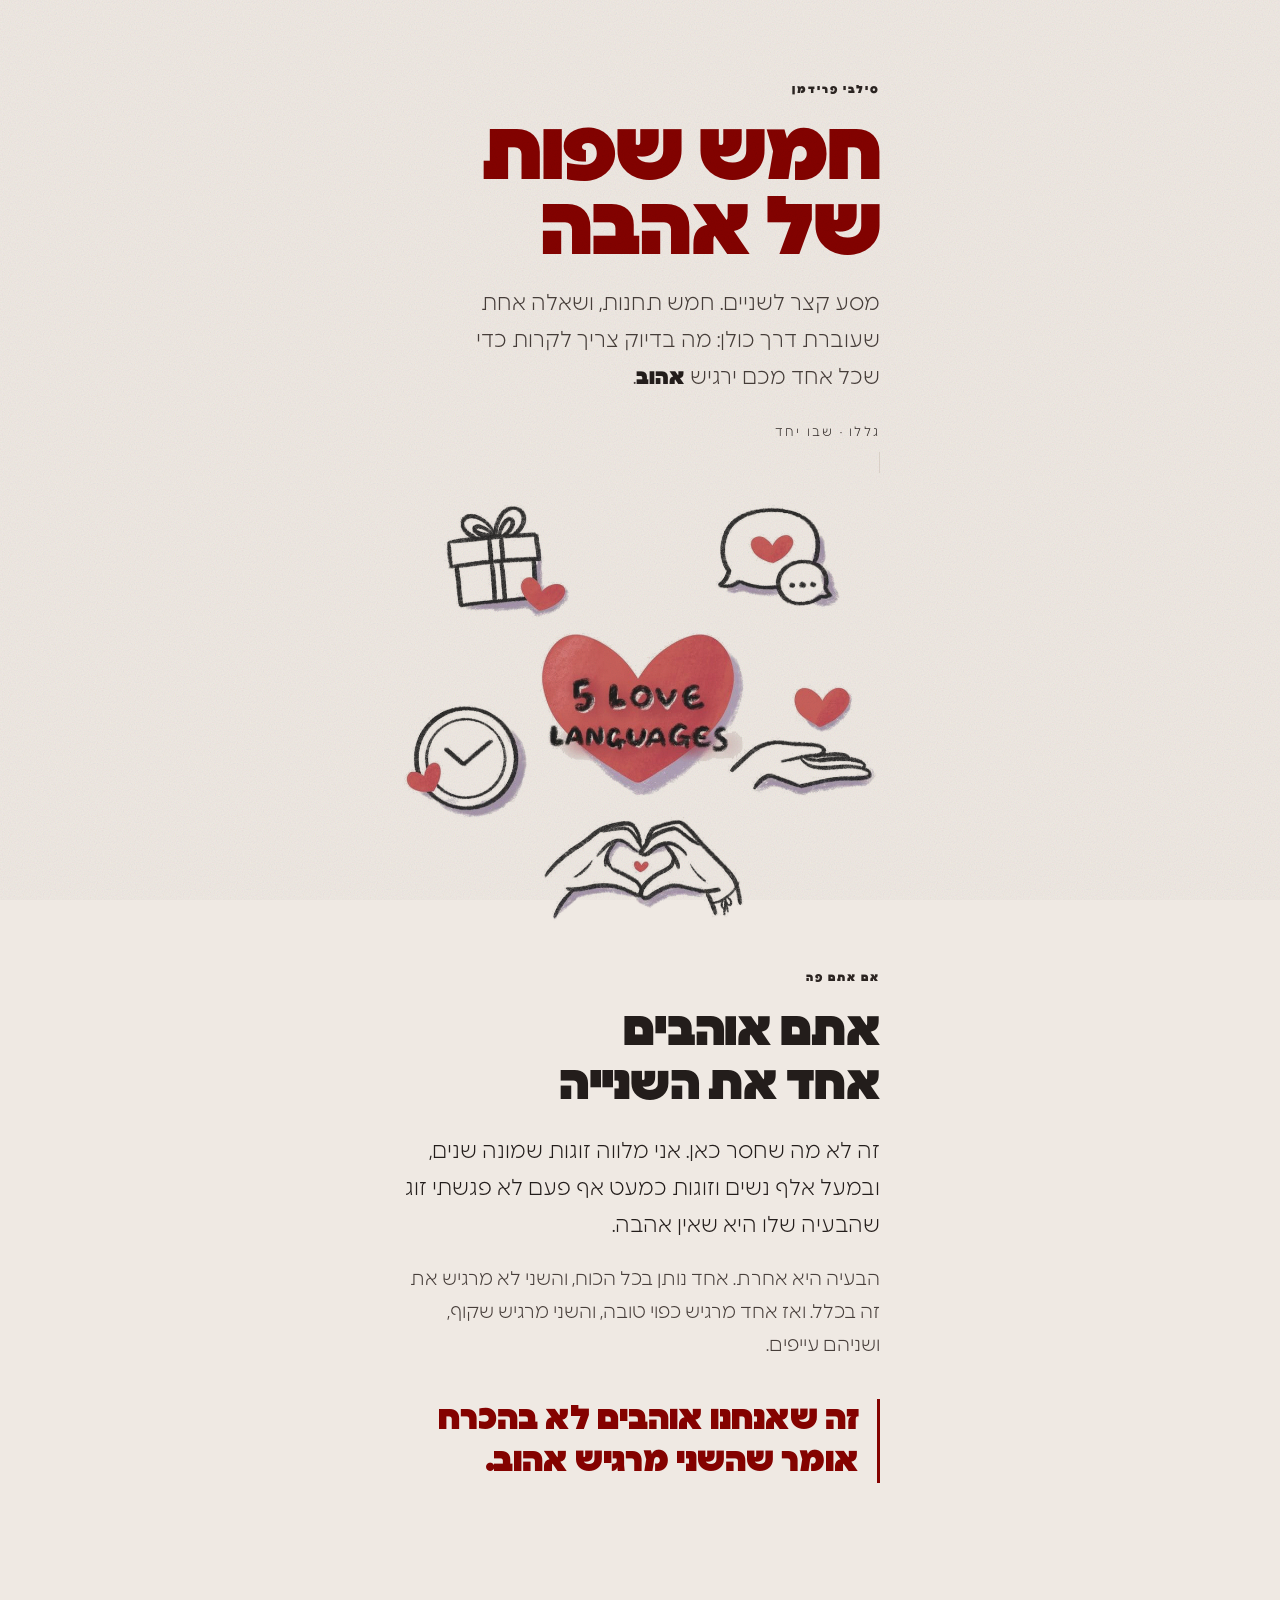
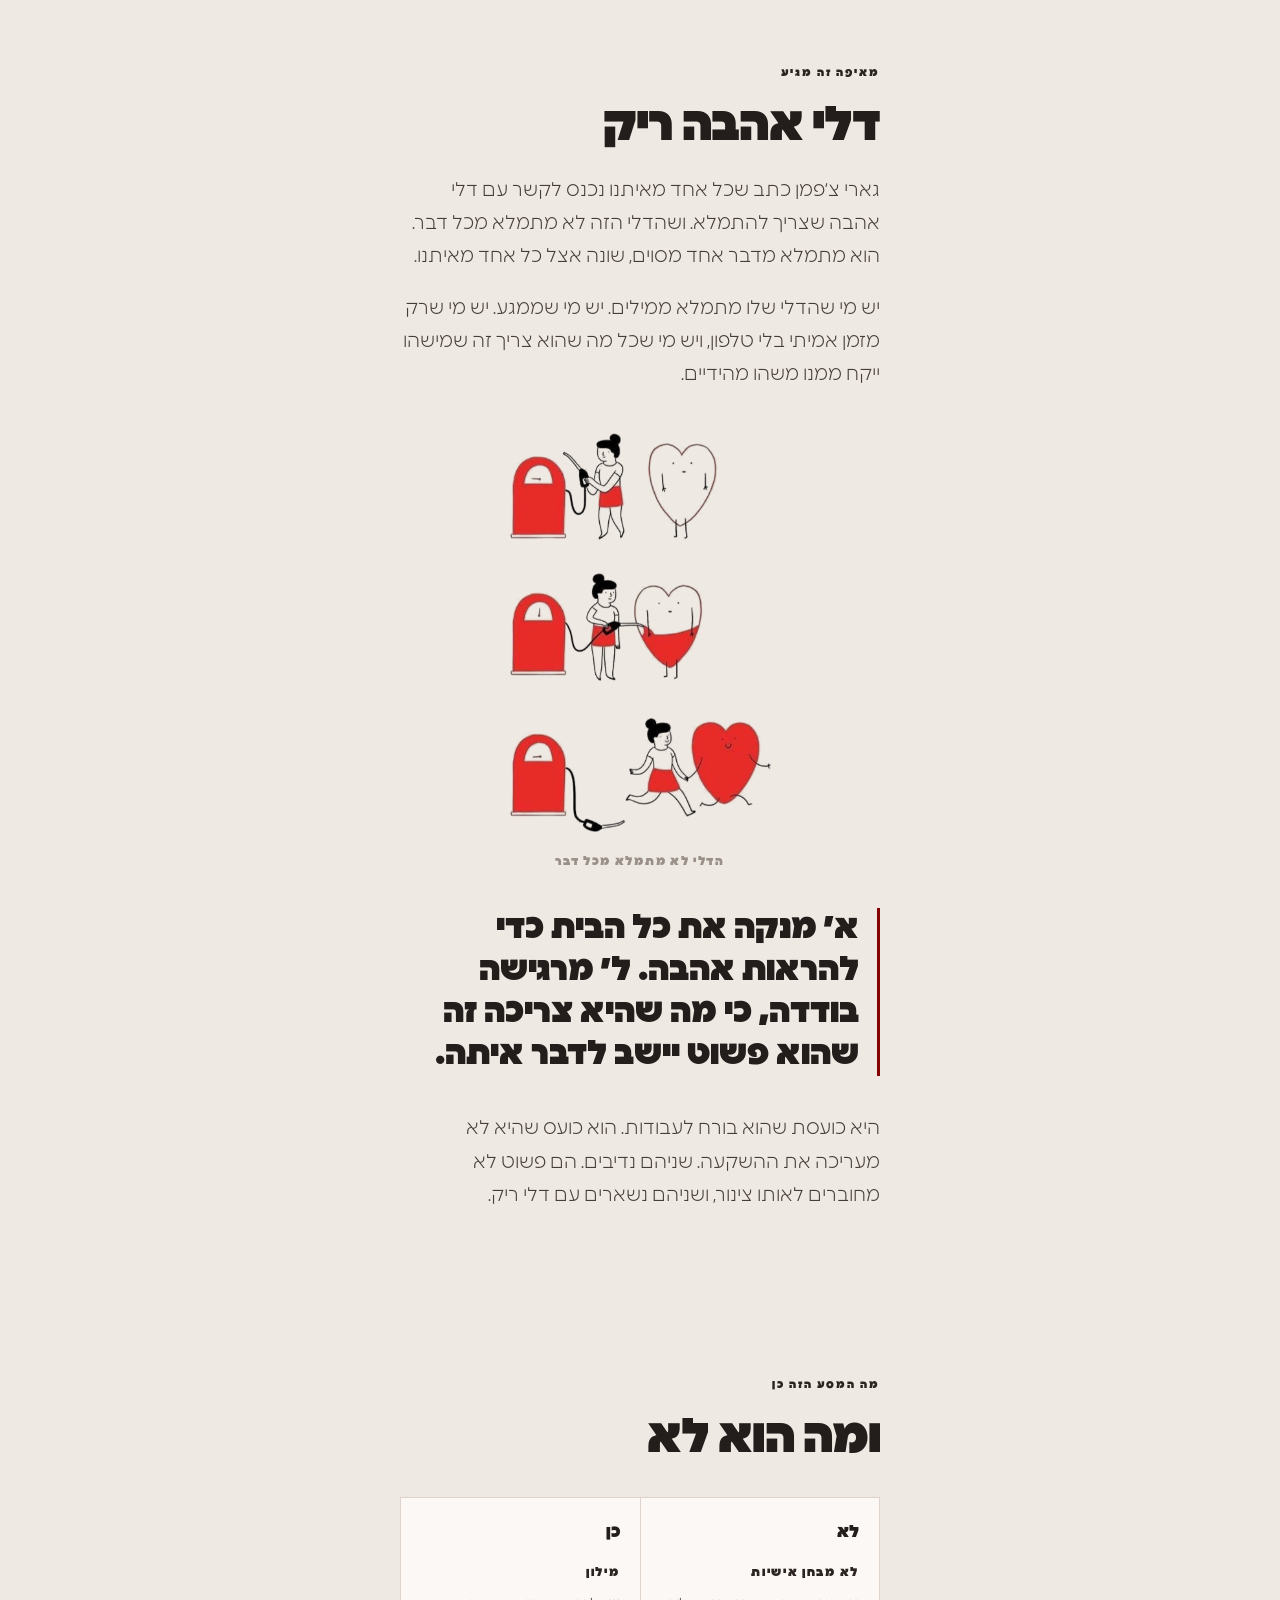
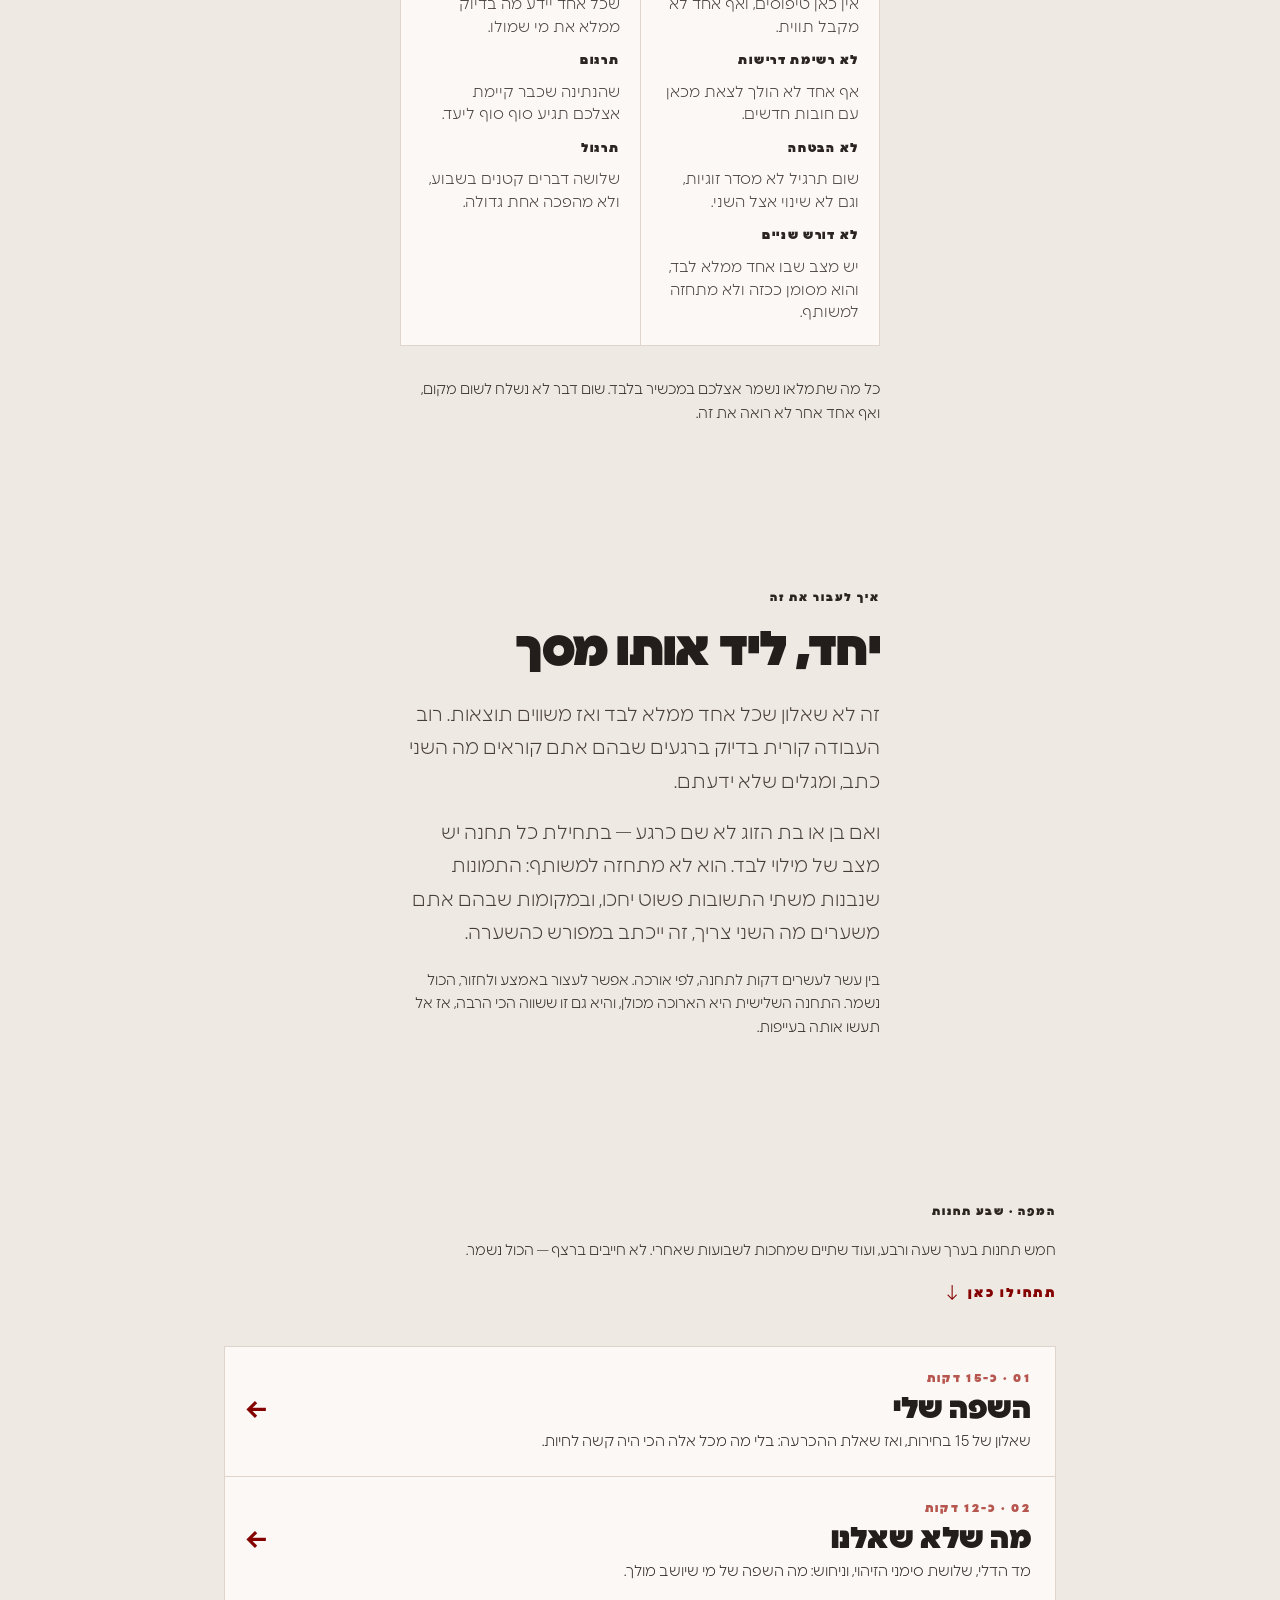
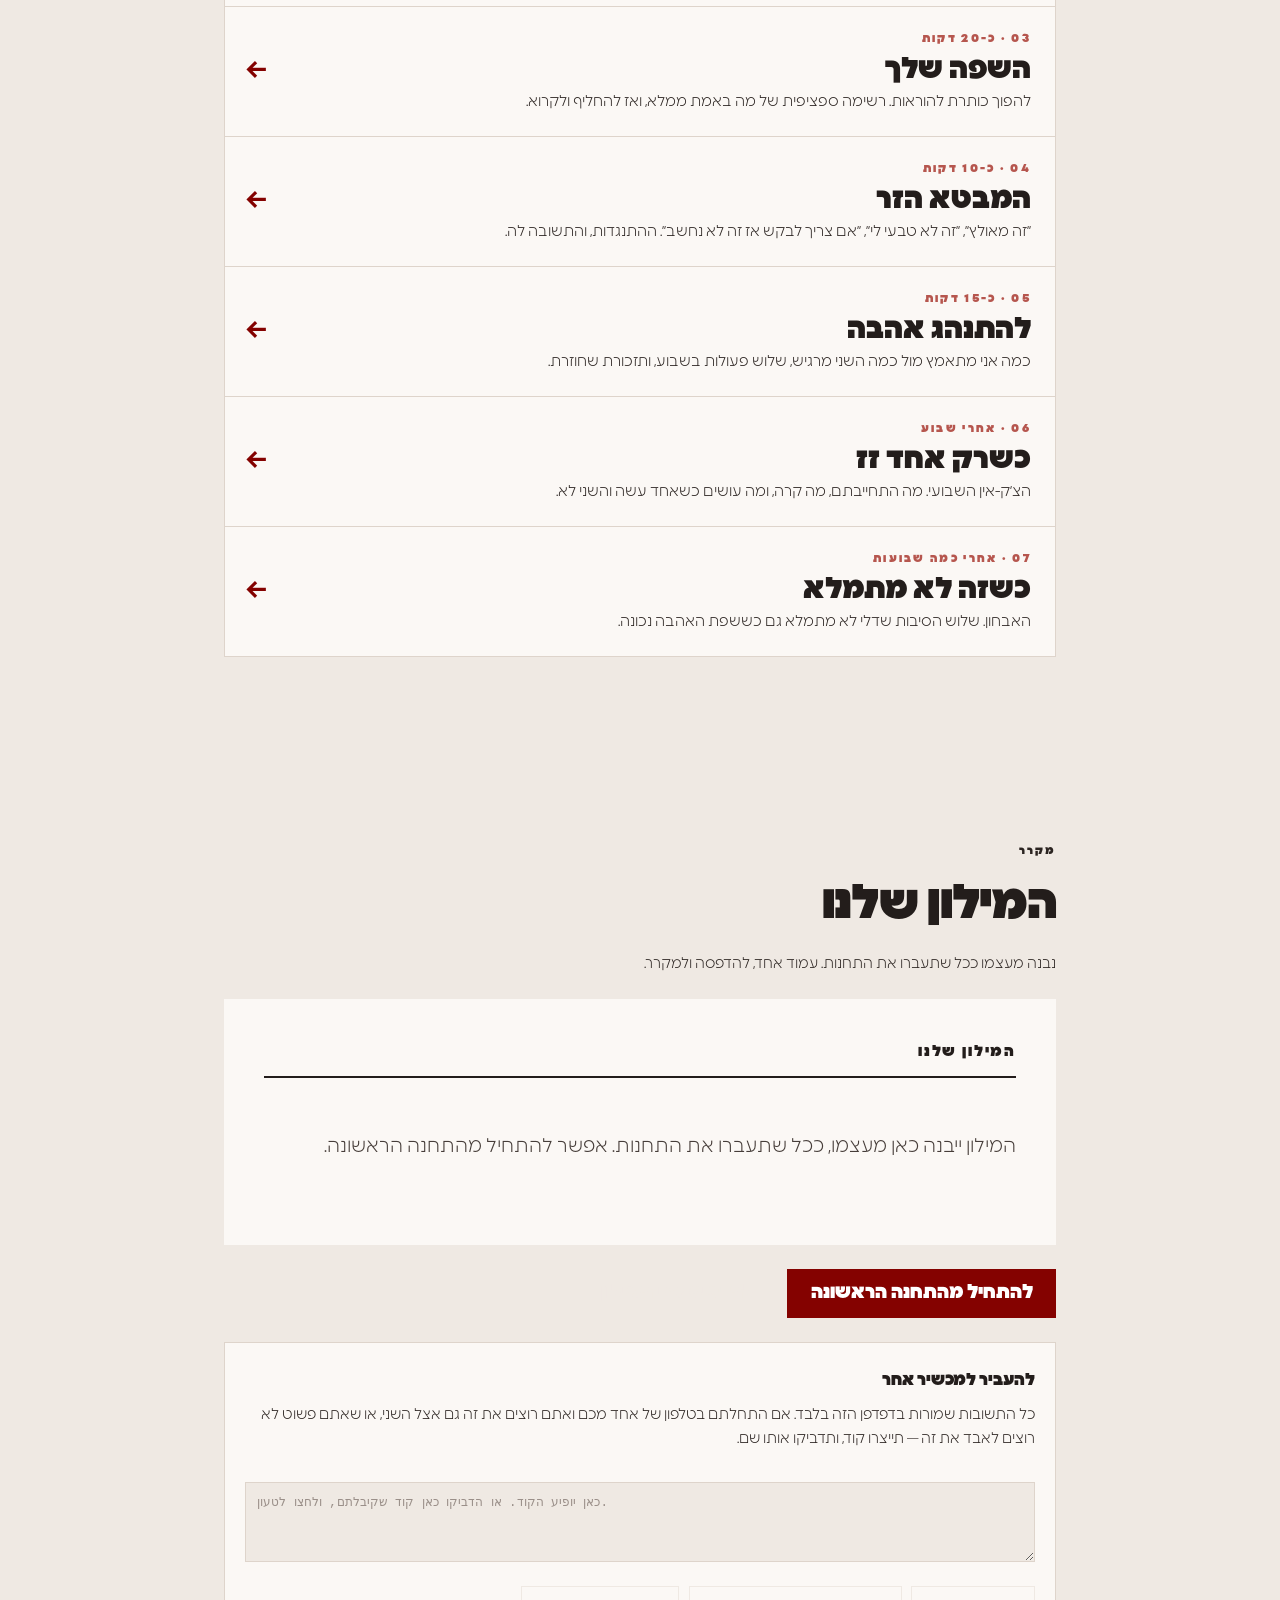
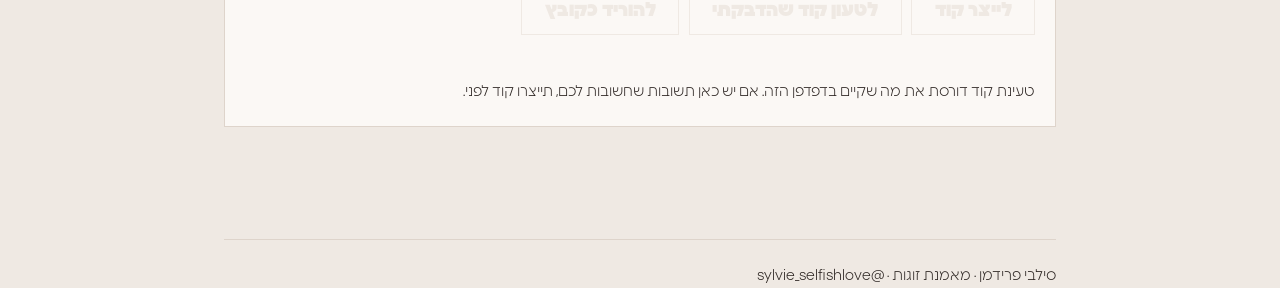
==== commit 26d348fc: "שישה איורים, ותיקון מספר התחנות בכריכה - איורי קו אדום־שחור, מוטמעים ב-mix-blend-mode:multiply כדי ש" ====
--- a/index.html
+++ b/index.html
@@ -17,10 +17,13 @@
     <div class="eyebrow">סילבי פרידמן</div>
     <div class="stop">חמש שפות<br>של אהבה</div>
     <p class="sub lead">
-      מסע קצר לשניים. ארבע תחנות, ושאלה אחת שעוברת דרך כולן:
+      מסע קצר לשניים. חמש תחנות, ושאלה אחת שעוברת דרך כולן:
       מה בדיוק צריך לקרות כדי שכל אחד מכם ירגיש <em>אהוב</em>.
     </p>
     <div class="scroll-hint">גללו · שבו יחד</div>
+    <figure class="illu lg">
+      <img src="images/languages.png" alt="חמש שפות של אהבה — מתנה, מילים, זמן, מגע ומעשים" loading="lazy" decoding="async">
+    </figure>
   </div>
 </section>
 
@@ -52,6 +55,10 @@
       יש מי שהדלי שלו מתמלא ממילים. יש מי שממגע. יש מי שרק מזמן אמיתי בלי טלפון,
       ויש מי שכל מה שהוא צריך זה שמישהו ייקח ממנו משהו מהידיים.
     </p>
+    <figure class="illu sm">
+      <img src="images/filling.png" alt="דלי לב שמתמלא — מריק, לחצי, למלא" loading="lazy" decoding="async">
+      <figcaption>הדלי לא מתמלא מכל דבר</figcaption>
+    </figure>
     <p class="pull">
       א׳ מנקה את כל הבית כדי להראות אהבה. ל׳ מרגישה בודדה,
       כי מה שהיא צריכה זה שהוא פשוט יישב לדבר איתה.
--- a/style.css
+++ b/style.css
@@ -708,3 +708,31 @@
 .person .lst.chk.ok strong{color:var(--ink)}
 .person .lst.chk.miss strong{color:var(--crimson)}
 .person .chkl{margin:0;font-size:.95rem;line-height:1.7;color:var(--ink-soft)}
+
+/* ============================================================
+   איורים · קו אדום־שחור על רקע לבן.
+   multiply ממיס את הלבן לתוך הבז׳, במקום ריבוע לבן על הדף.
+   ============================================================ */
+.illu{margin-block:2.25rem;text-align:center}
+.illu img{
+  display:block;width:100%;height:auto;margin-inline:auto;
+  mix-blend-mode:multiply;
+}
+.illu.sm img{max-width:17rem}
+.illu.md img{max-width:24rem}
+.illu.lg img{max-width:31rem}
+.illu.tall img{max-width:9rem}
+.illu figcaption{
+  margin-top:.9rem;font-size:.76rem;letter-spacing:.14em;
+  color:var(--ink-mute);font-weight:900;
+}
+/* על הכריכה · צמוד לכותרת, בלי ריווח מיותר */
+#cover .illu{margin-block:1.75rem 0}
+@media (prefers-reduced-motion:no-preference){
+  #cover .illu img{animation:illuin 1s cubic-bezier(.2,.7,.3,1) both}
+}
+@keyframes illuin{from{opacity:0;transform:translateY(14px) scale(.985)}to{opacity:1;transform:none}}
+@media print{
+  .illu img{mix-blend-mode:normal}
+  .illu{break-inside:avoid}
+}
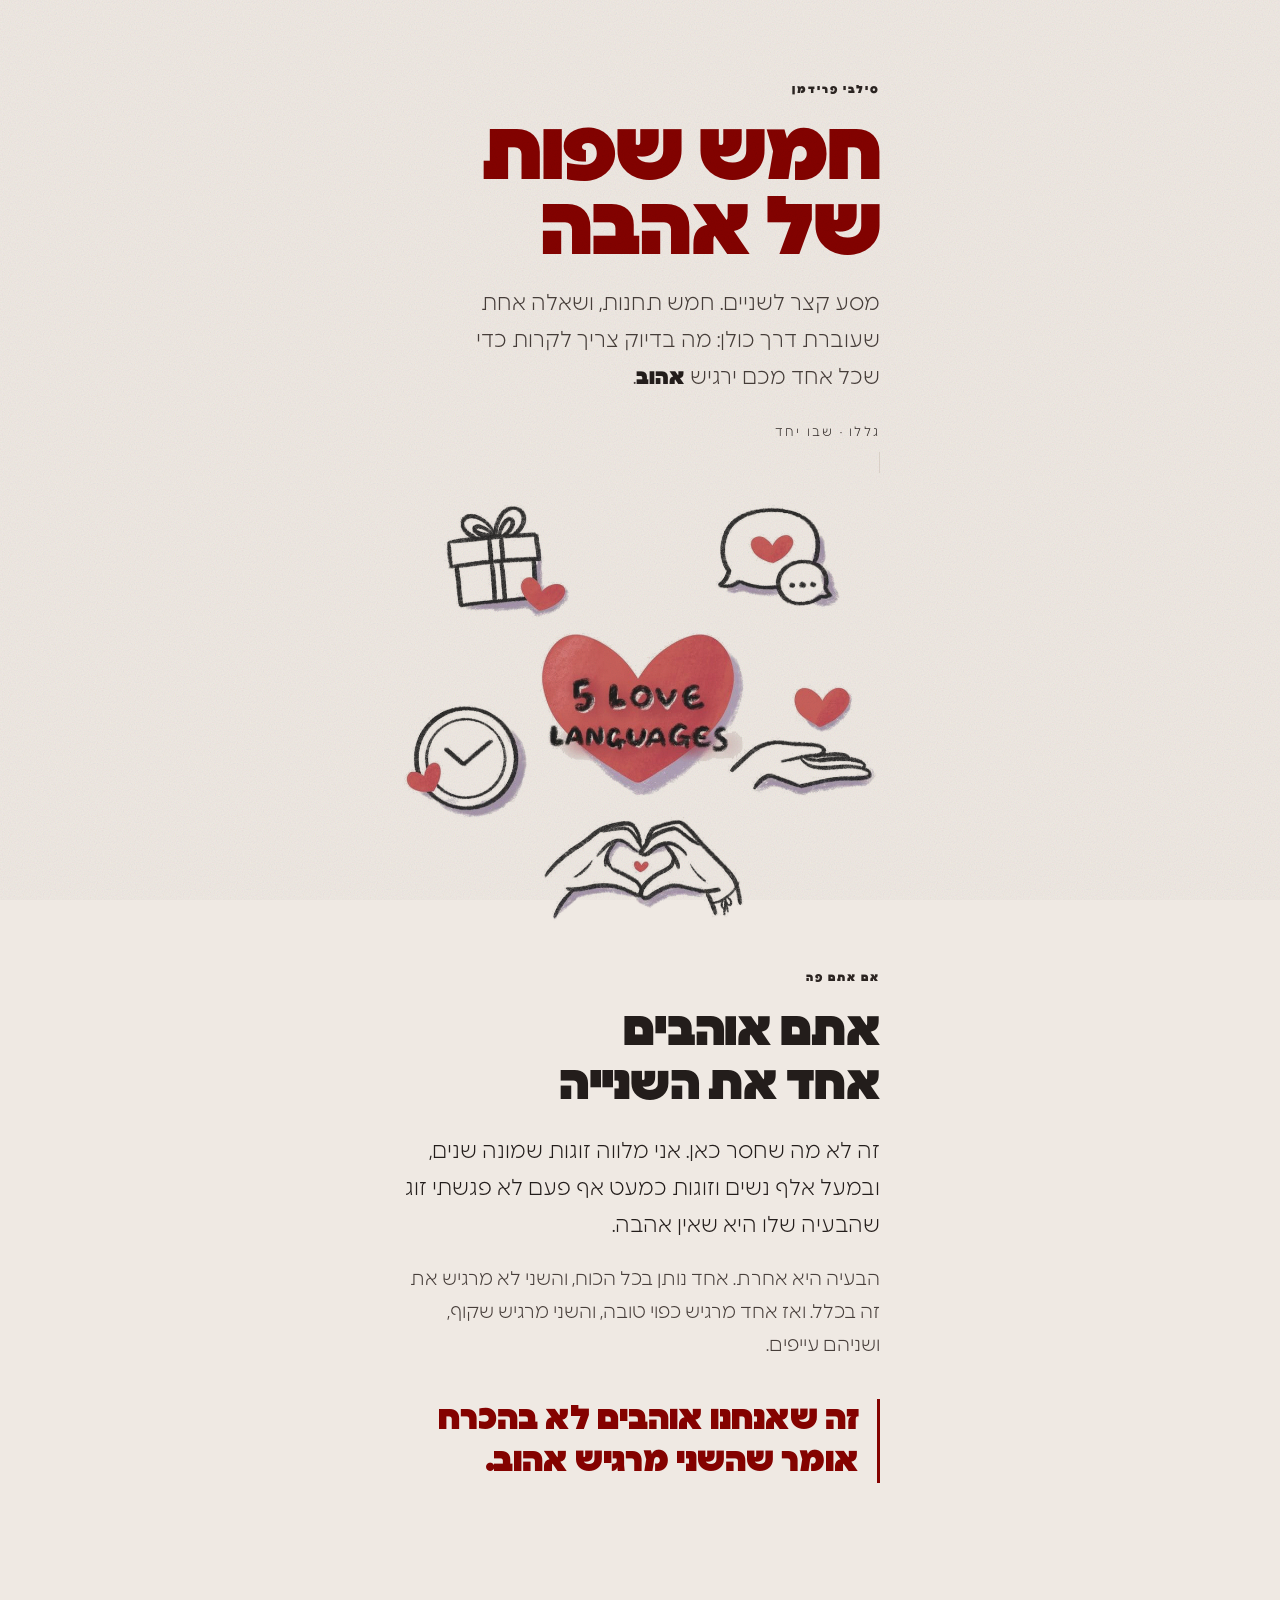
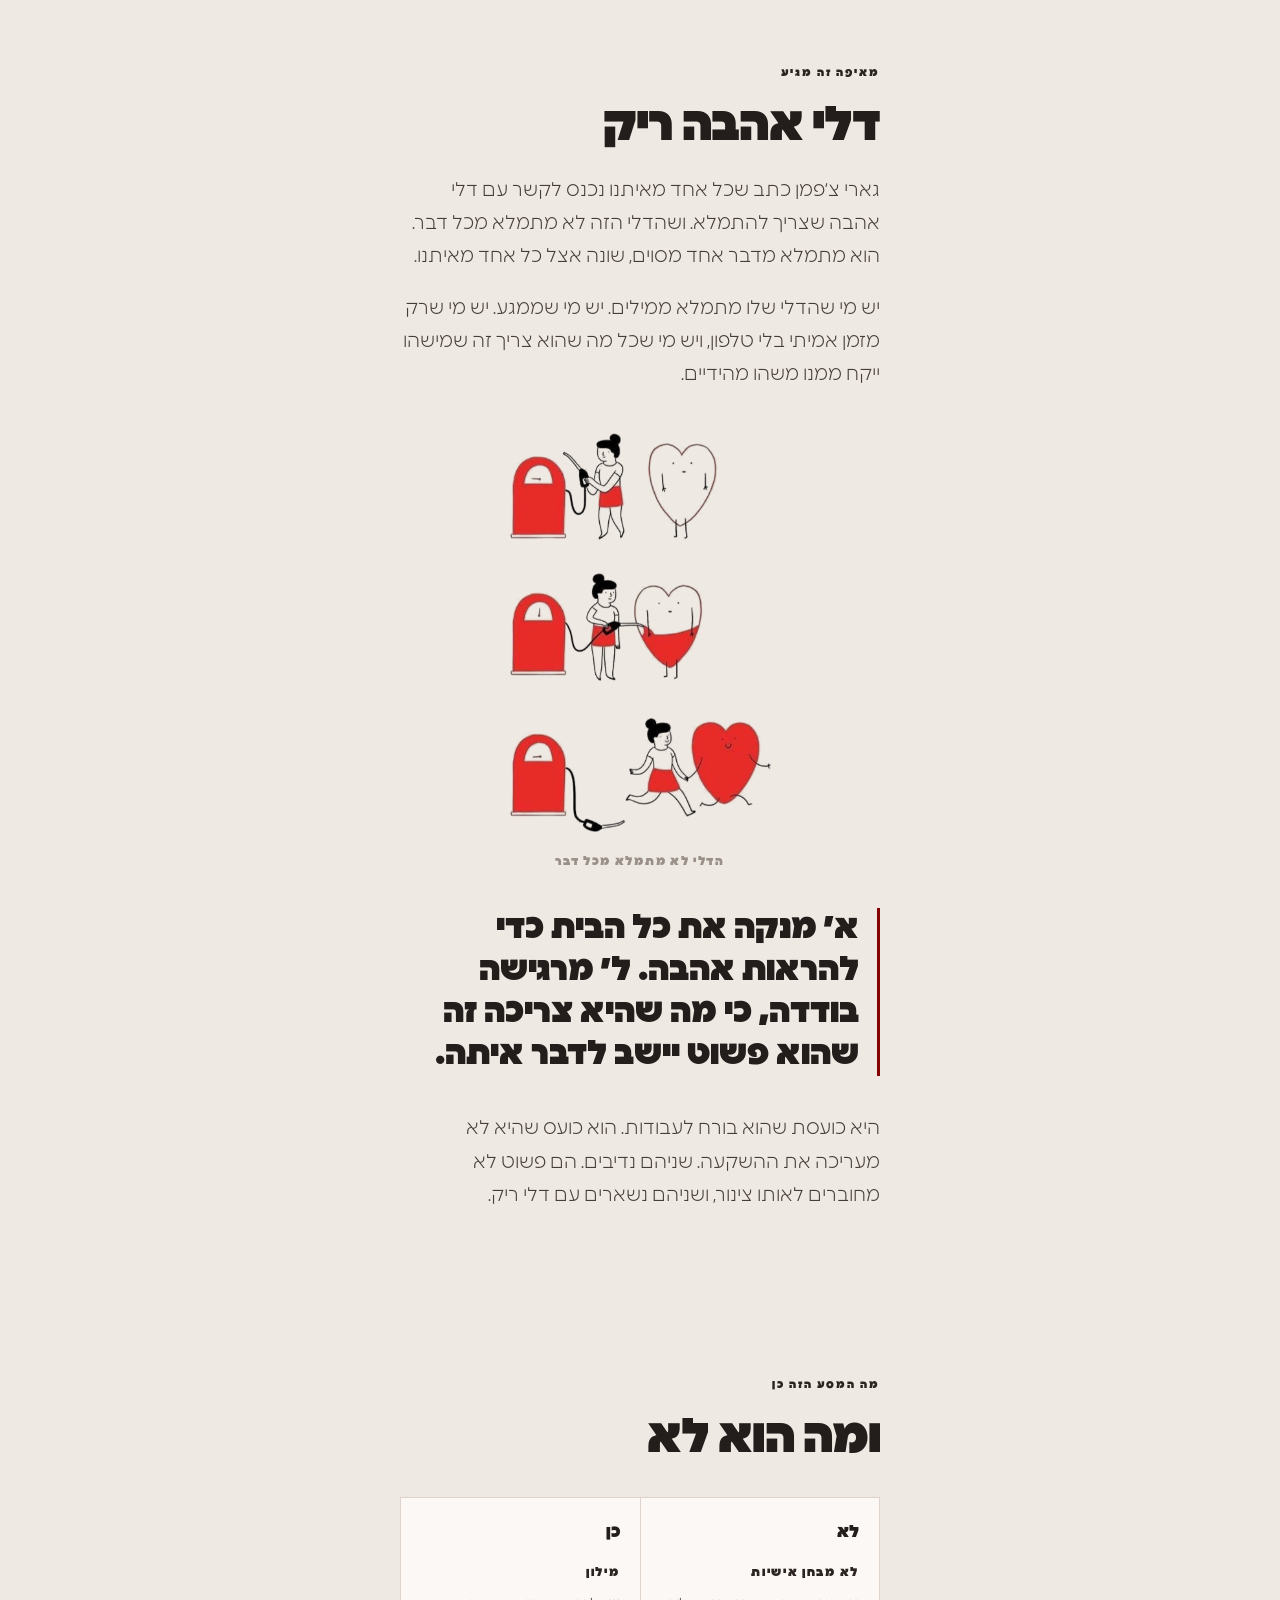
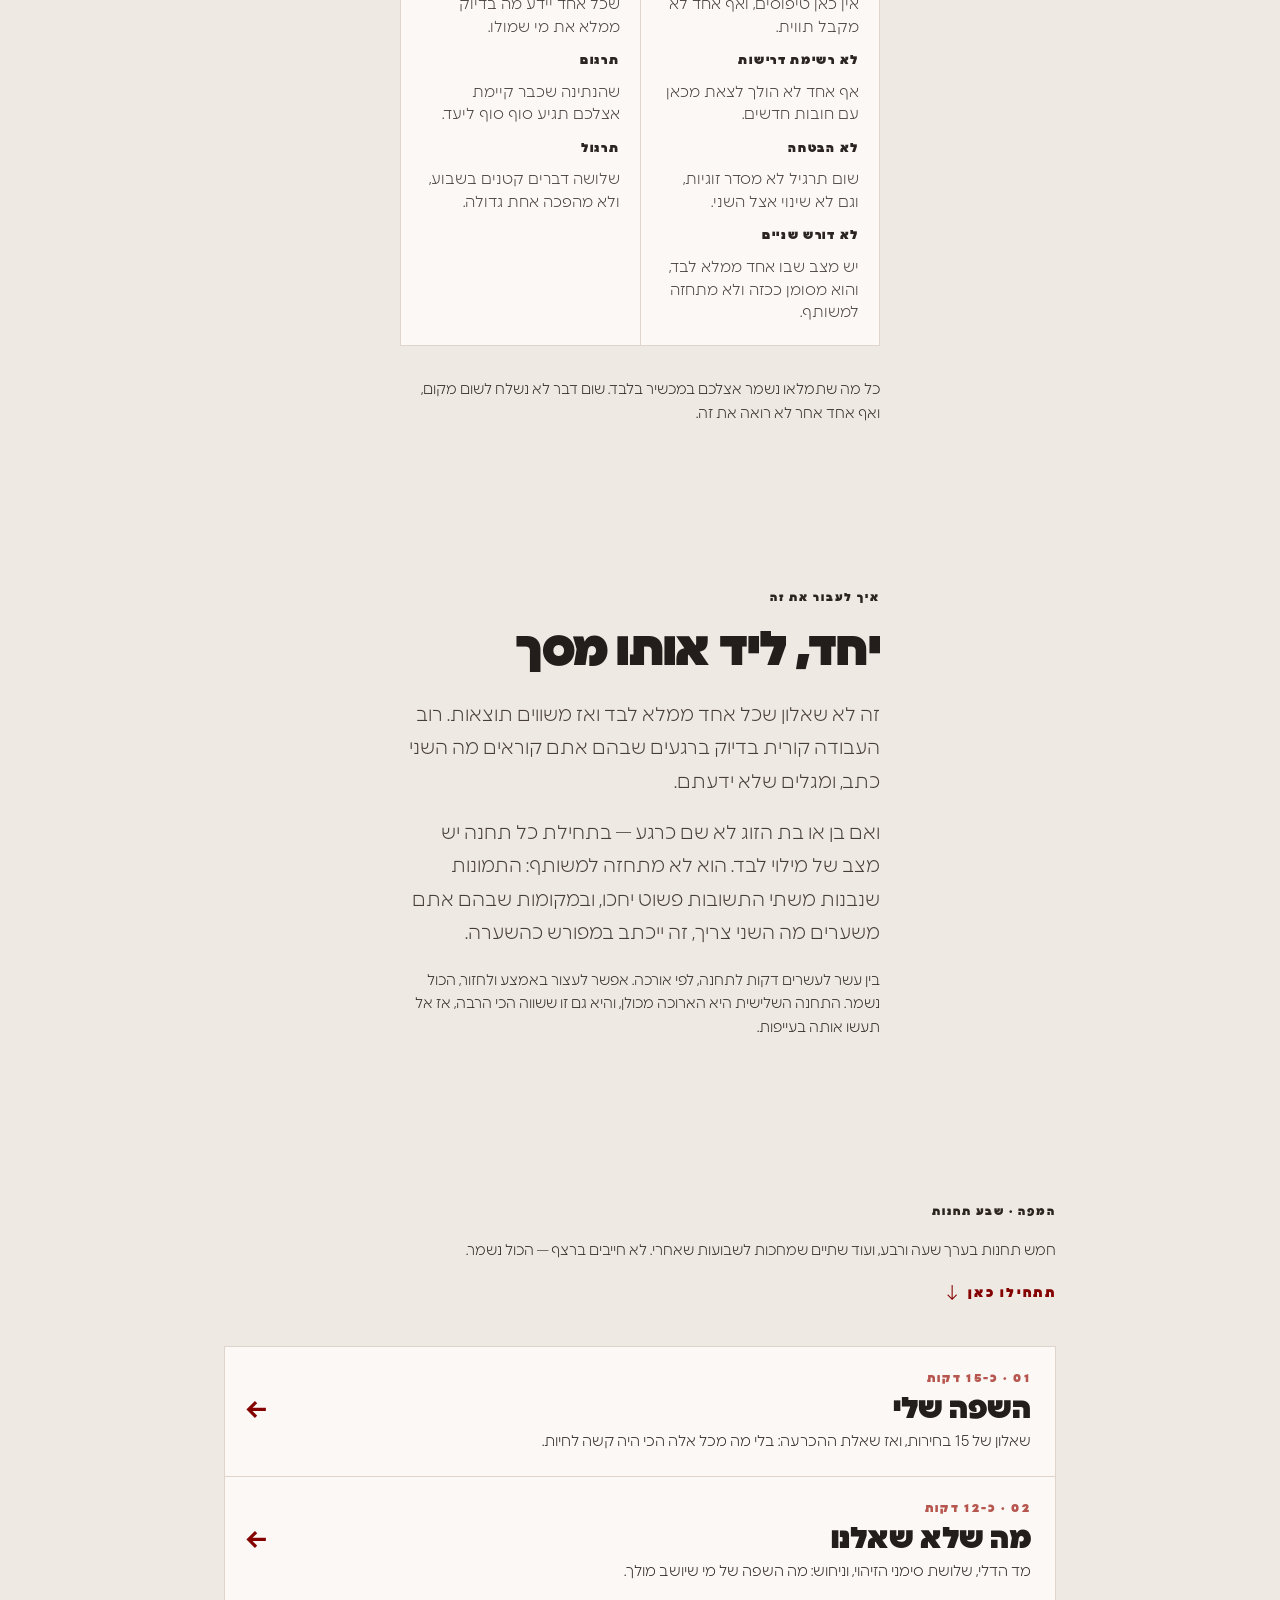
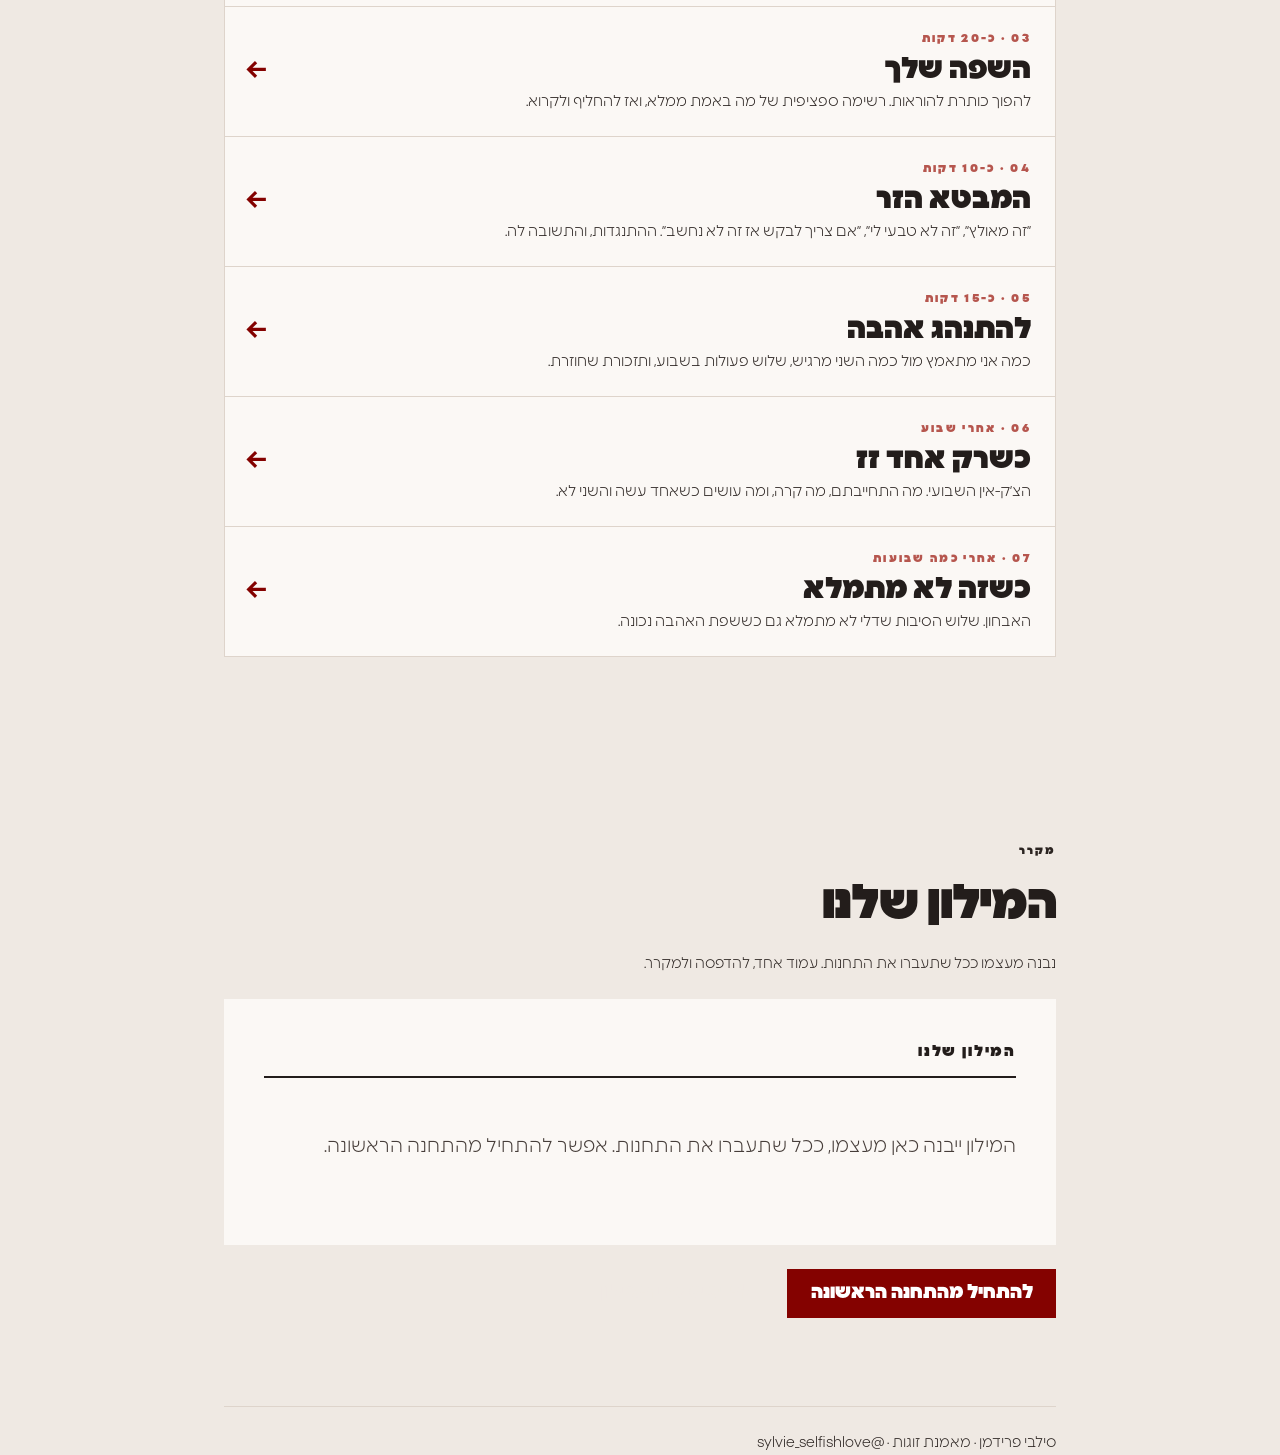
==== commit a3a64395: "תאים ריקים ברשת, ״השם שלך״, והסרת מקטע ההעברה - חמש השפות ושלוש ההבטחות הן מספר אי-זוגי בשתי עמודות," ====
--- a/index.html
+++ b/index.html
@@ -184,24 +184,6 @@
       <a class="btn solid" href="station-01.html">להתחיל מהתחנה הראשונה</a>
       <button class="btn" onclick="window.print()">להדפיס את המילון</button>
     </div>
-
-    <div class="transfer" id="transfer">
-      <h4>להעביר למכשיר אחר</h4>
-      <p class="tiny">
-        כל התשובות שמורות בדפדפן הזה בלבד. אם התחלתם בטלפון של אחד מכם ואתם רוצים
-        את זה גם אצל השני, או שאתם פשוט לא רוצים לאבד את זה — תייצרו קוד, ותדביקו אותו שם.
-      </p>
-      <textarea rows="3" placeholder="כאן יופיע הקוד. או הדביקו כאן קוד שקיבלתם, ולחצו לטעון."></textarea>
-      <div class="btnrow" style="margin-top:0">
-        <button class="btn" type="button" data-act="make">לייצר קוד</button>
-        <button class="btn" type="button" data-act="load">לטעון קוד שהדבקתי</button>
-        <button class="btn" type="button" data-act="file">להוריד כקובץ</button>
-      </div>
-      <p class="msg"></p>
-      <p class="tiny" style="margin-top:.8rem;margin-bottom:0">
-        טעינת קוד דורסת את מה שקיים בדפדפן הזה. אם יש כאן תשובות שחשובות לכם, תייצרו קוד לפני.
-      </p>
-    </div>
   </div>
 </section>
 
--- a/style.css
+++ b/style.css
@@ -736,3 +736,20 @@
   .illu img{mix-blend-mode:normal}
   .illu{break-inside:avoid}
 }
+
+/* ---------- למה התחנה נעולה ---------- */
+#gatehint{
+  margin-top:1.1rem;padding:.9rem 1.1rem;
+  background:var(--sheet);border:1px solid var(--crimson);border-inline-start-width:4px;
+  font-size:.9rem;line-height:1.6;color:var(--ink);font-weight:900;
+}
+/* הנעילה עצמה · פחות דהויה, כדי שייראה מכוון ולא שבור */
+.locked{opacity:.45;pointer-events:none;transition:opacity .4s}
+
+/* ---------- תיקוני רשת · תאים ריקים שנחשפו ---------- */
+/* חמישה כרטיסים בשתי עמודות השאירו משבצת ריקה. האחרון תופס שורה שלמה. */
+@media(min-width:640px){ .langs .lang:last-child{grid-column:1/-1} }
+/* המרווח מתחת לכפתורי המצב חשף את רקע הרשת כפס אפור */
+.modepick{margin-bottom:0;padding-bottom:1.4rem}
+/* שלוש הבטחות בשתי עמודות · האחרונה תופסת שורה שלמה */
+@media(min-width:560px){ .promises > div:last-child:nth-child(odd){grid-column:1/-1} }
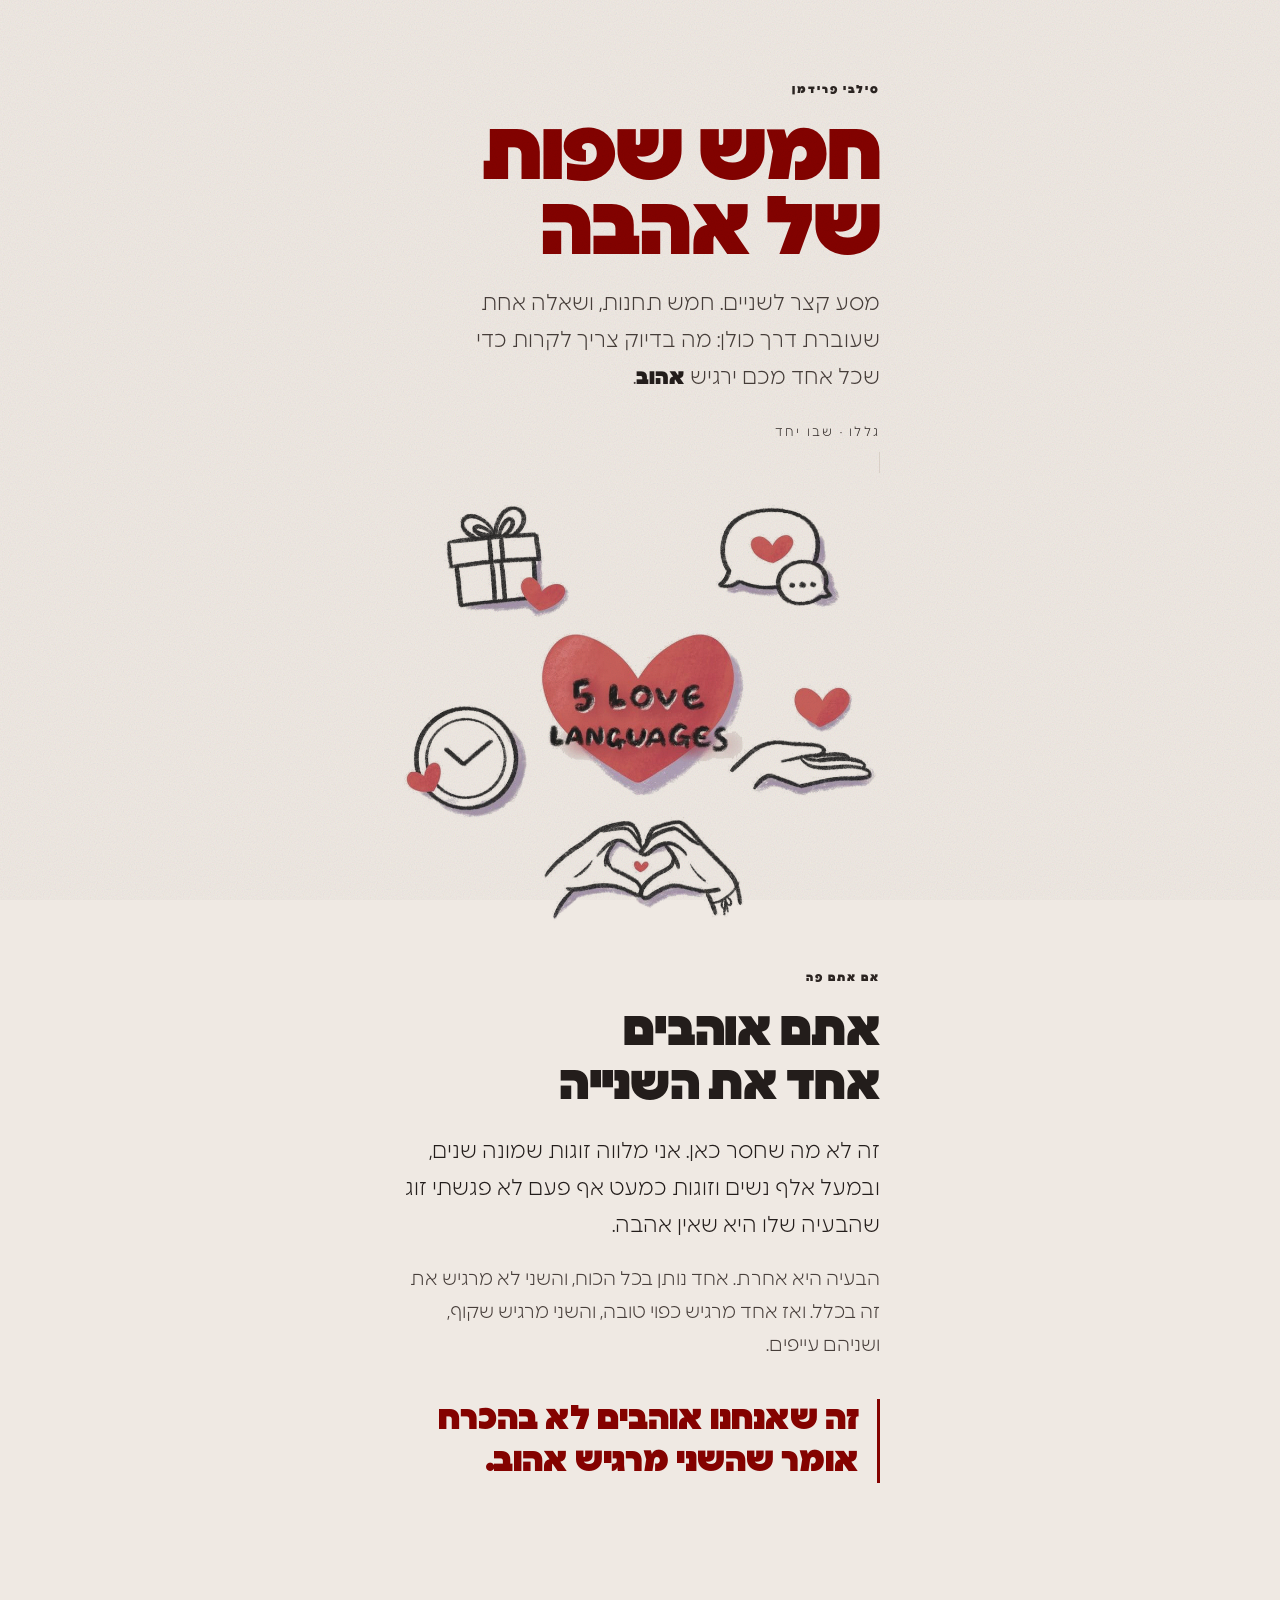
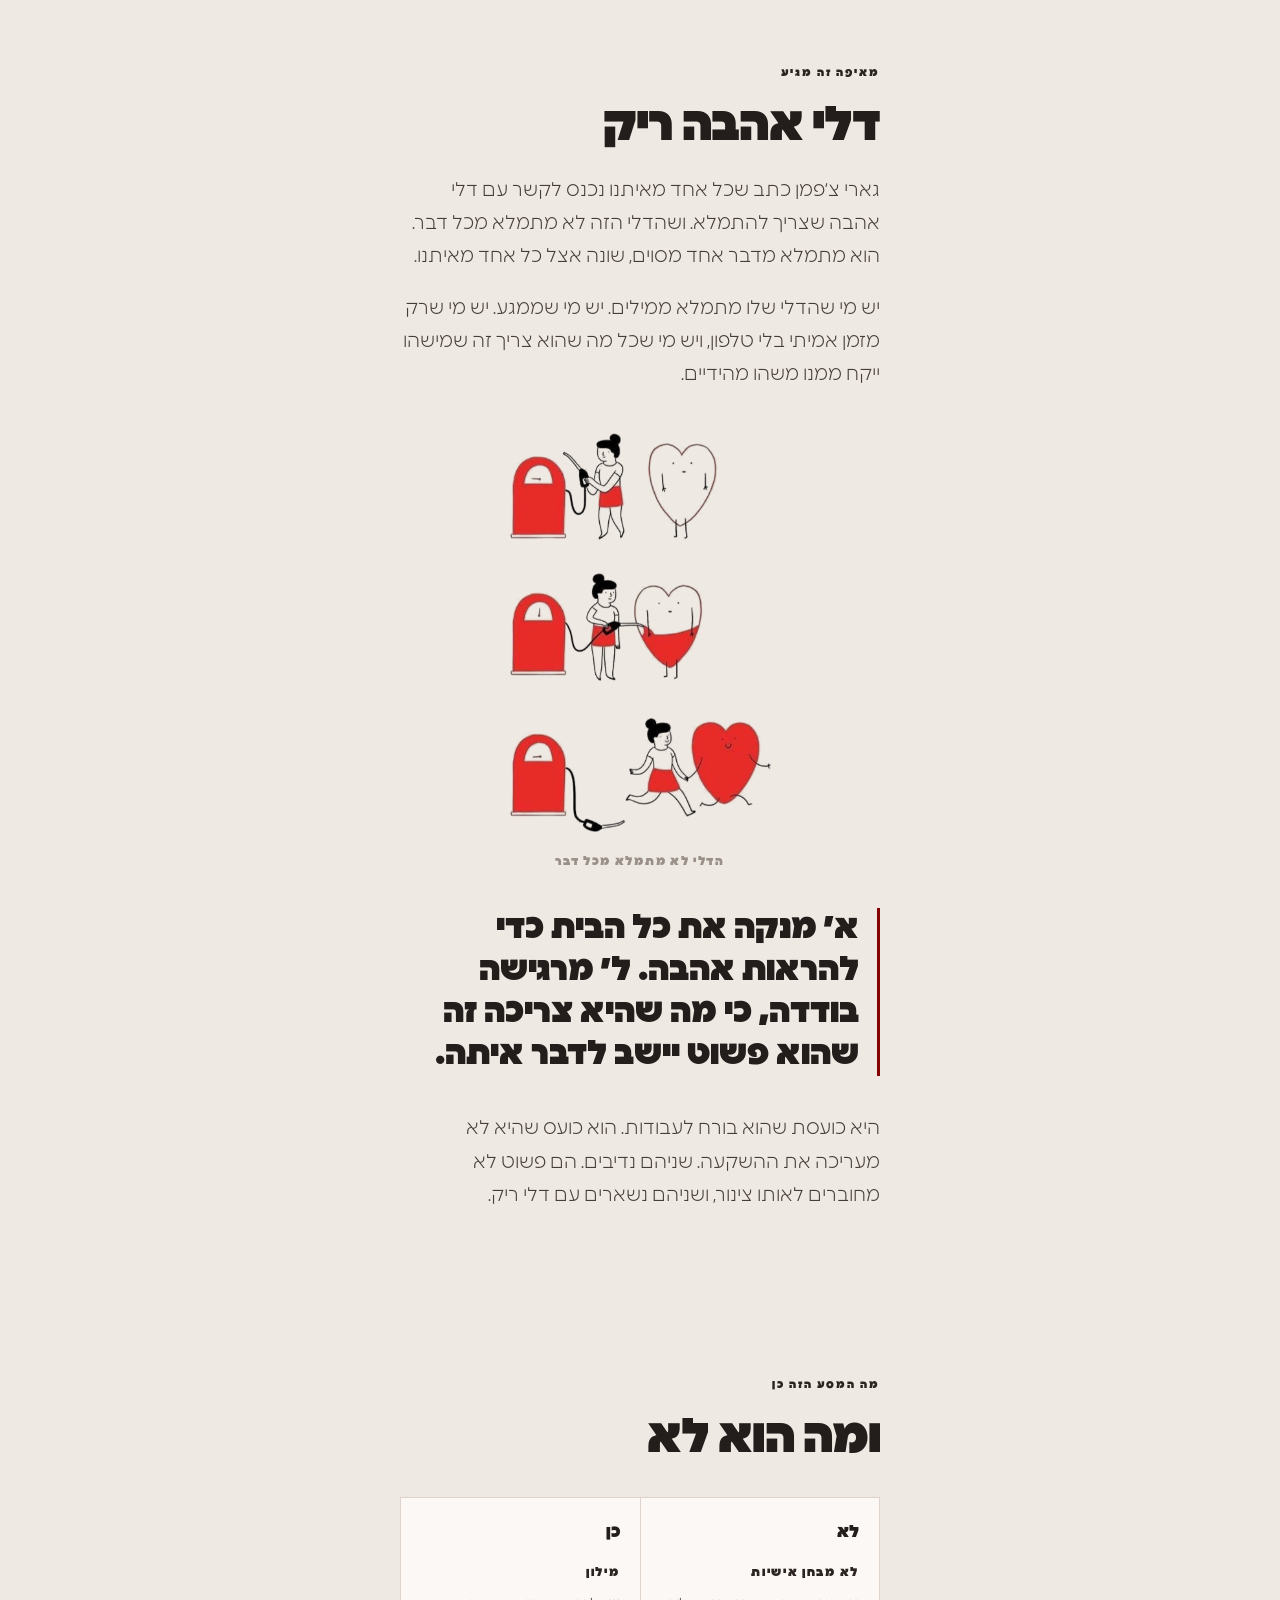
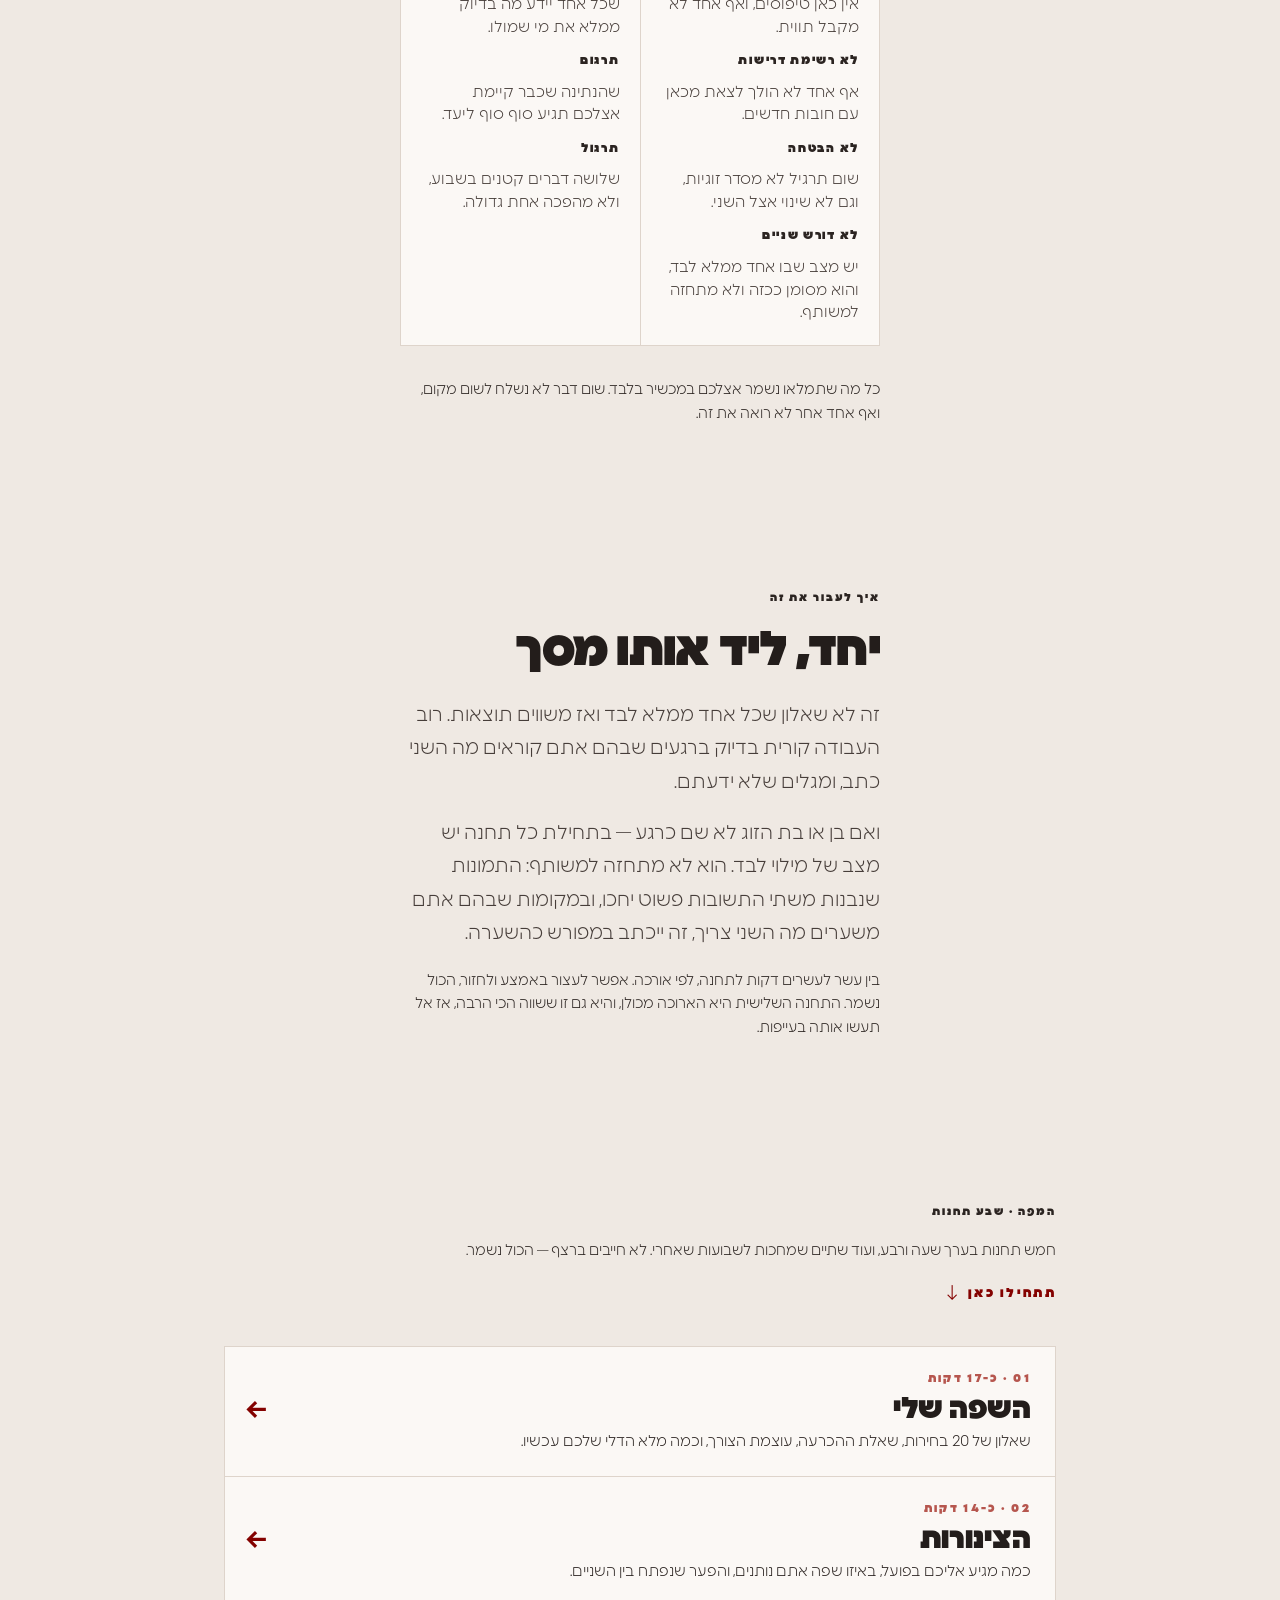
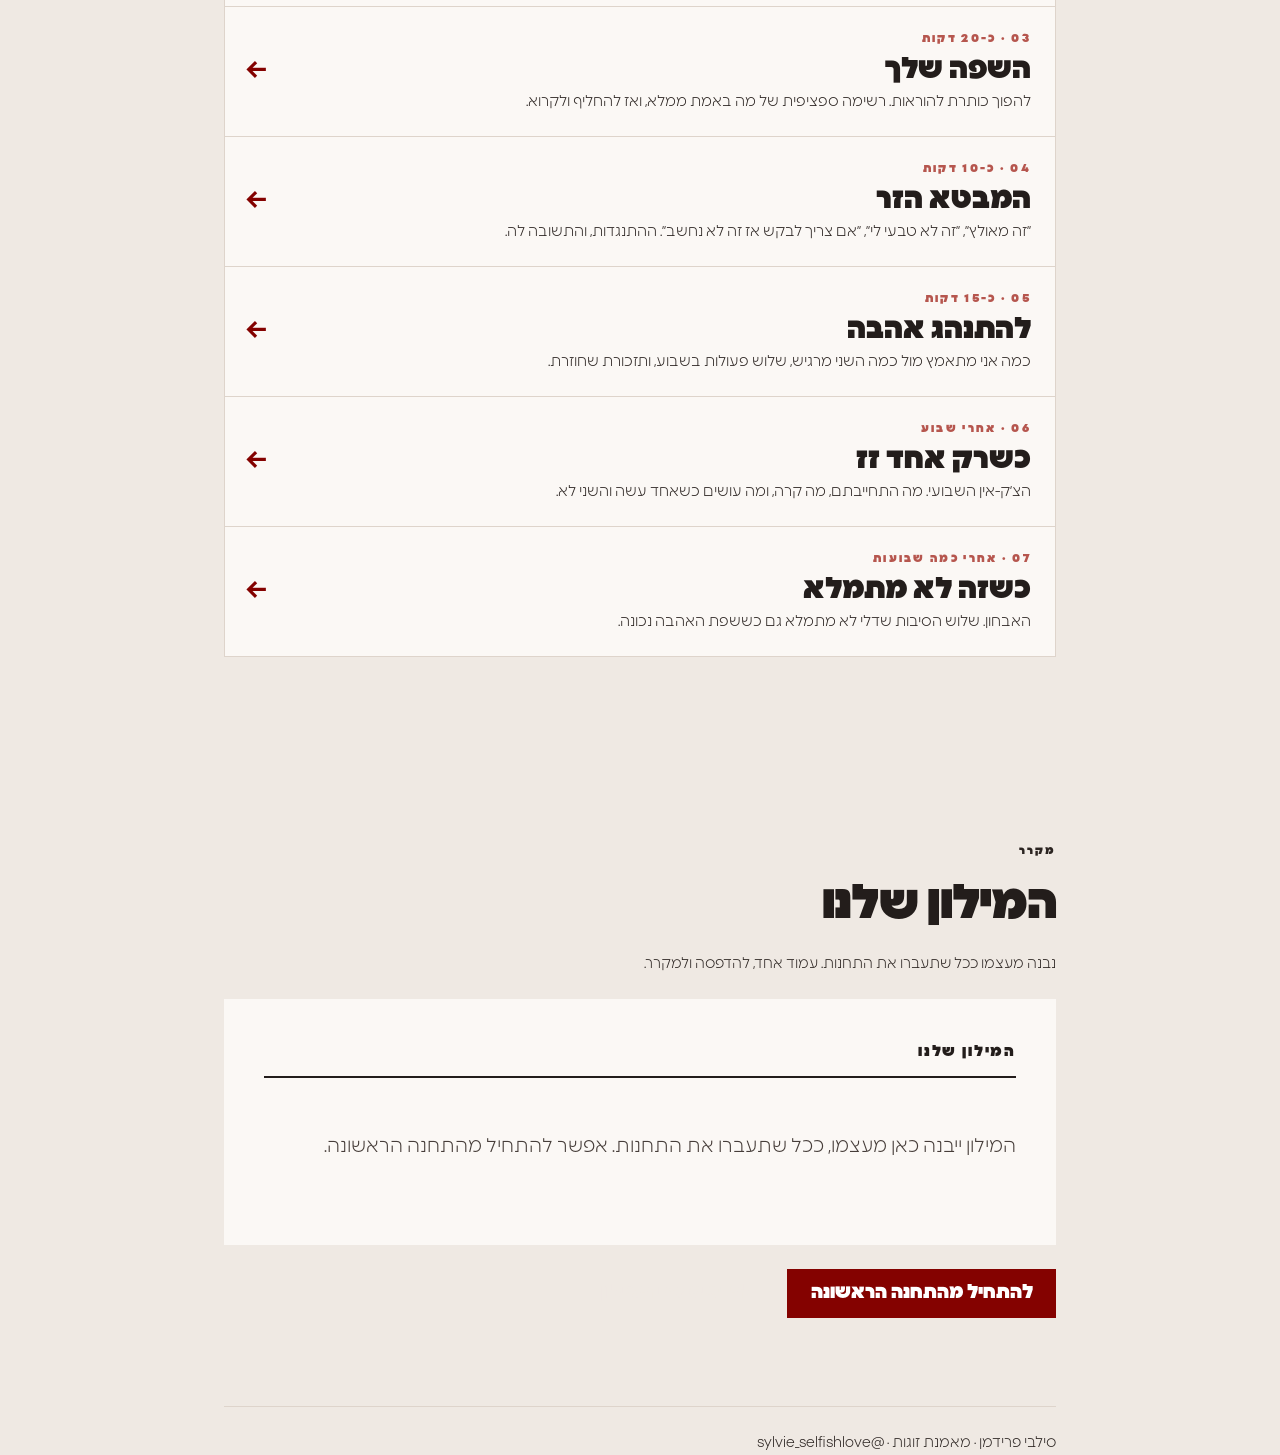
==== commit fc1b98d1: "מבנה מחדש של תחנות 01-03 לפי הזרימה שביקשת תחנה 01 · נוסף מד הדלי בסוף, אחרי שאלת ההכרעה ועוצמת הצור" ====
--- a/index.html
+++ b/index.html
@@ -127,15 +127,15 @@
     <div class="stations">
       <a class="station" href="station-01.html" data-num="01">
         <span class="st"></span>
-        <div class="n">01 · כ-15 דקות</div>
+        <div class="n">01 · כ-17 דקות</div>
         <div class="t">השפה שלי</div>
-        <div class="d">שאלון של 15 בחירות, ואז שאלת ההכרעה: בלי מה מכל אלה הכי היה קשה לחיות.</div>
+        <div class="d">שאלון של 20 בחירות, שאלת ההכרעה, עוצמת הצורך, וכמה מלא הדלי שלכם עכשיו.</div>
       </a>
       <a class="station" href="station-02.html" data-num="02">
         <span class="st"></span>
-        <div class="n">02 · כ-12 דקות</div>
-        <div class="t">מה שלא שאלנו</div>
-        <div class="d">מד הדלי, שלושת סימני הזיהוי, וניחוש: מה השפה של מי שיושב מולך.</div>
+        <div class="n">02 · כ-14 דקות</div>
+        <div class="t">הצינורות</div>
+        <div class="d">כמה מגיע אליכם בפועל, באיזו שפה אתם נותנים, והפער שנפתח בין השניים.</div>
       </a>
       <a class="station" href="station-03.html" data-num="03">
         <span class="st"></span>
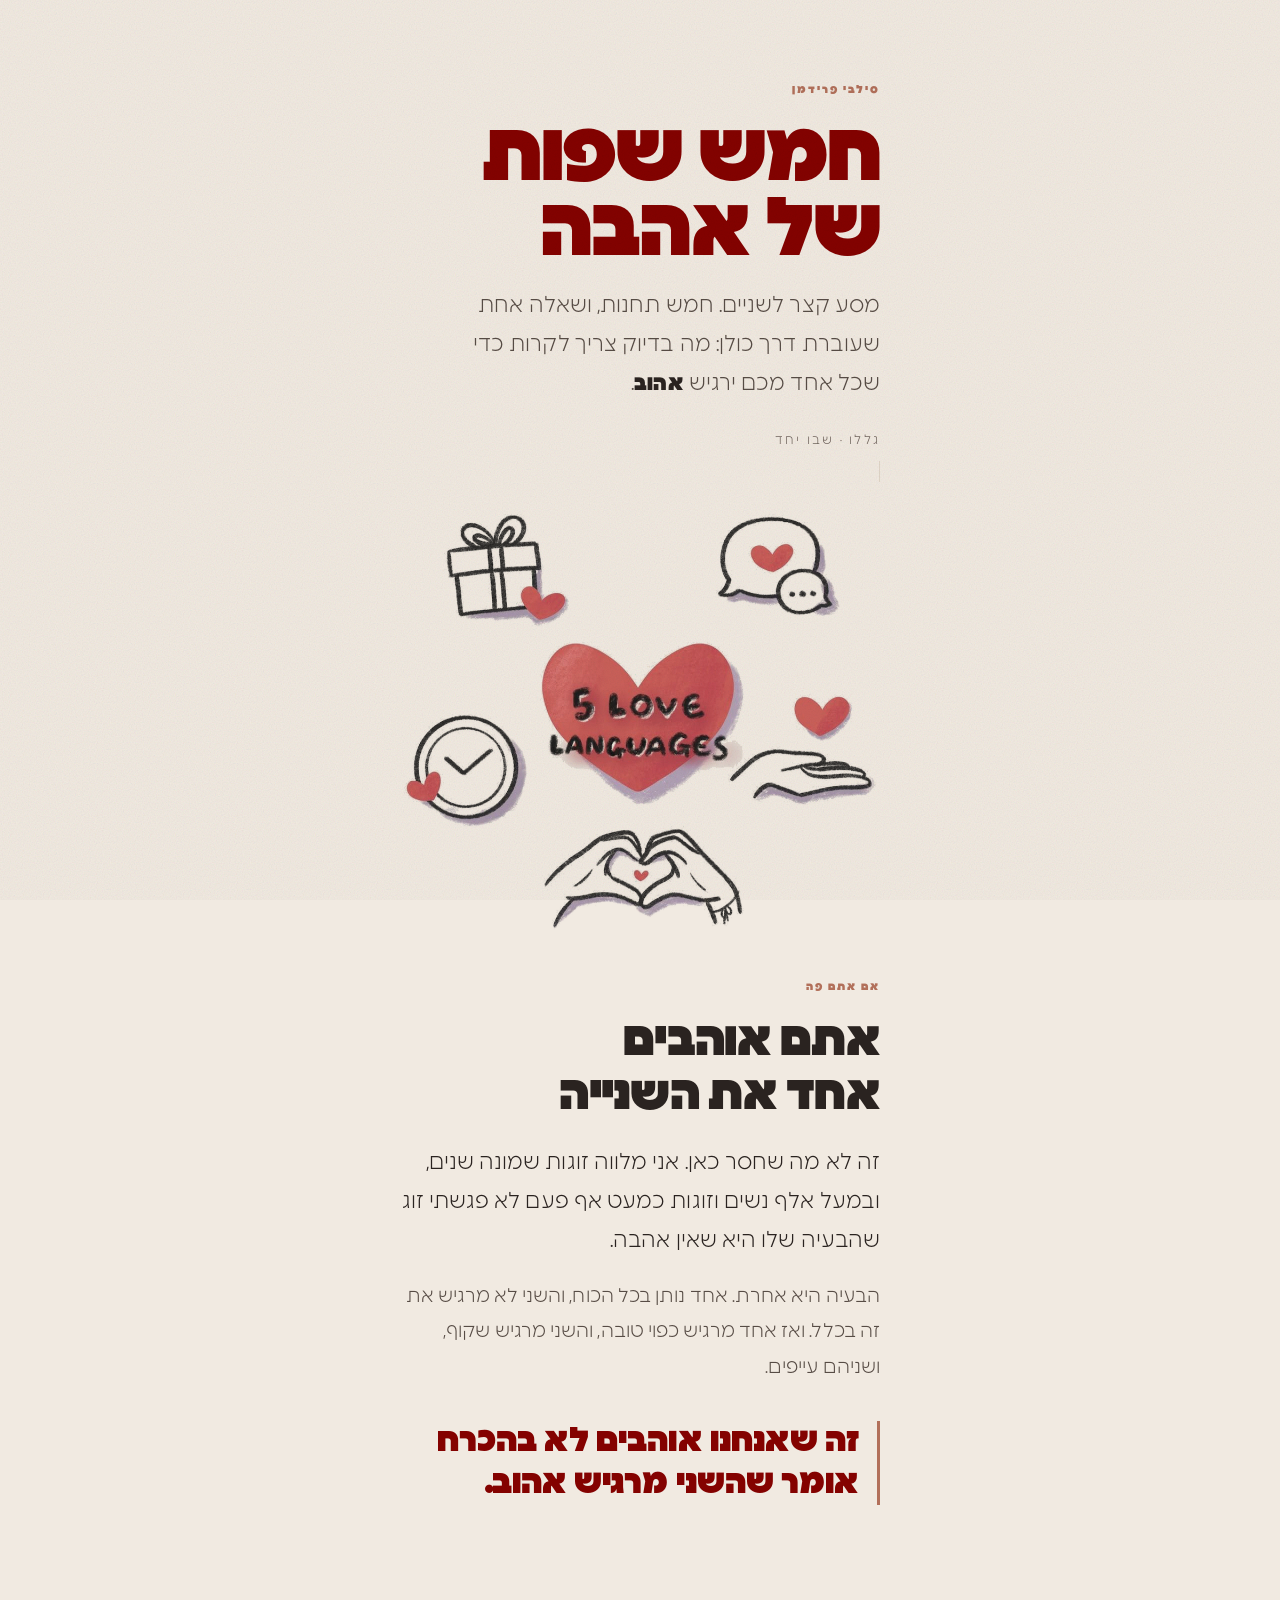
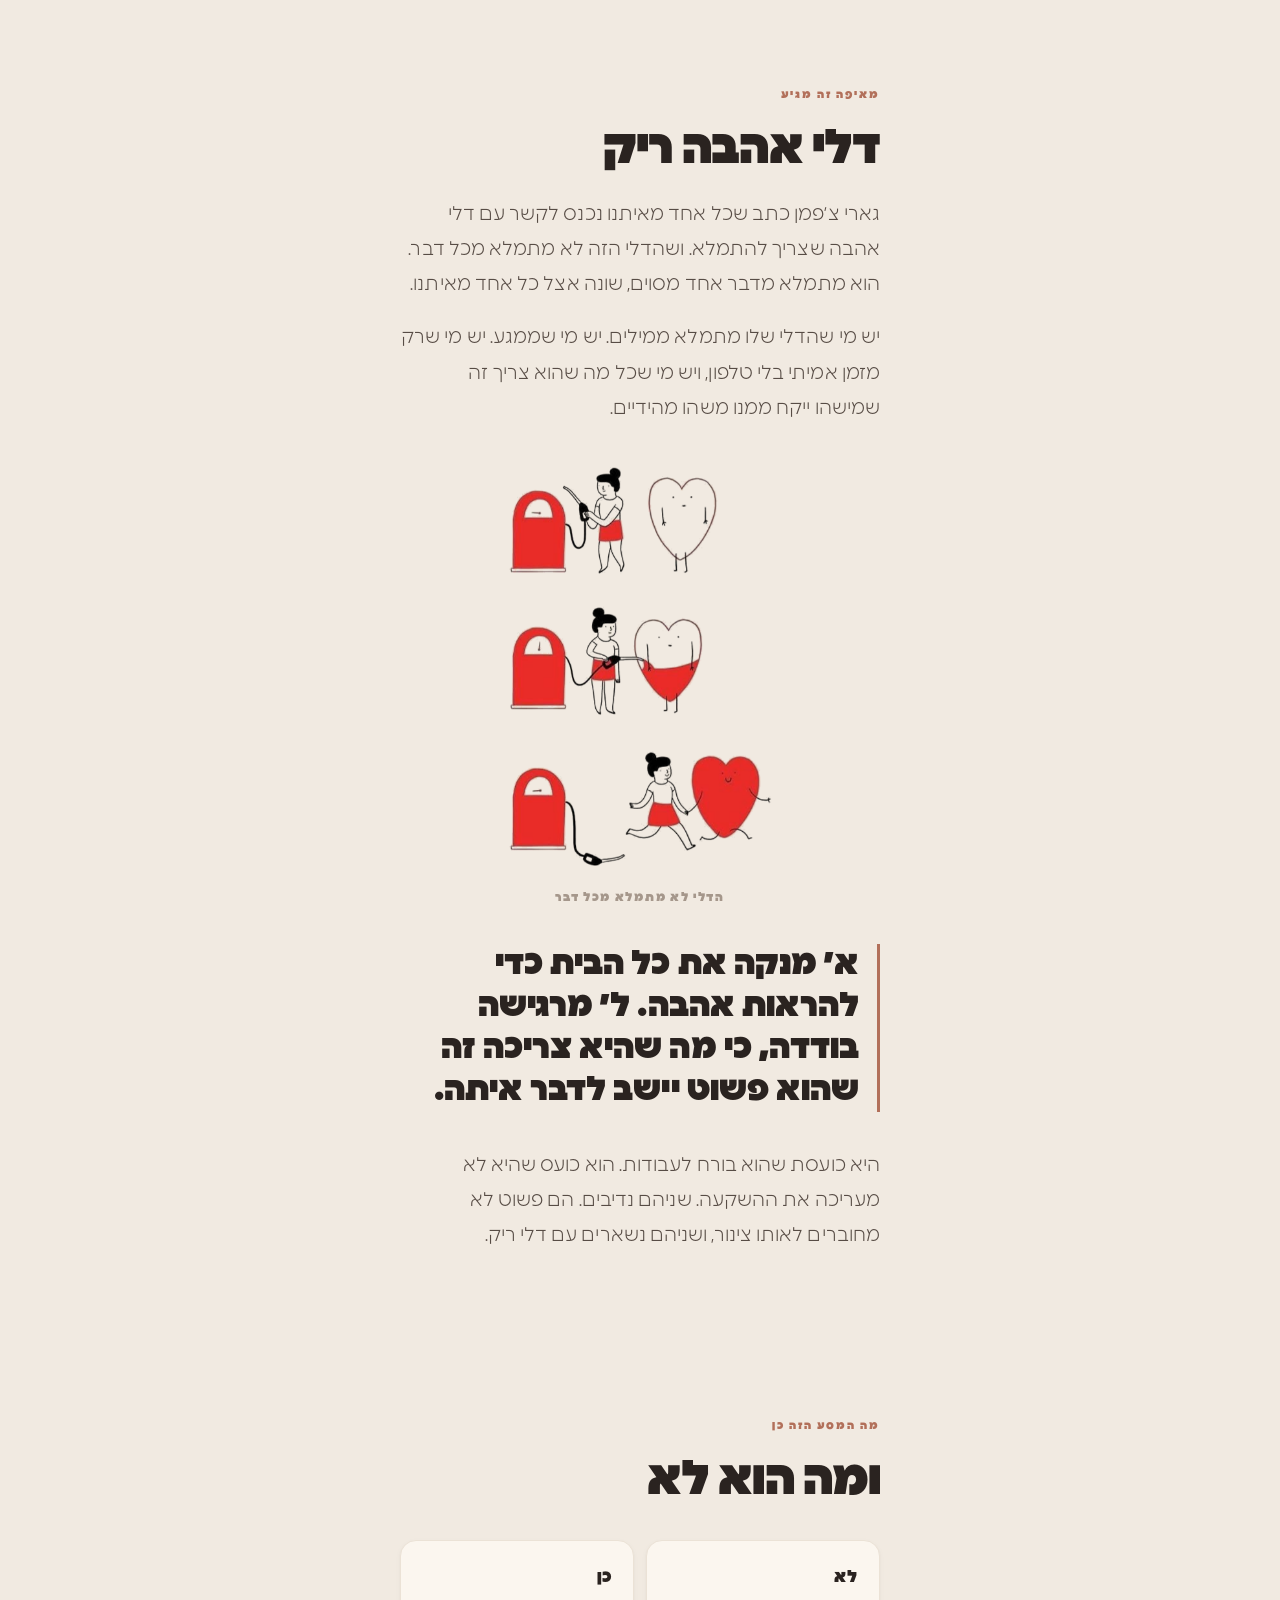
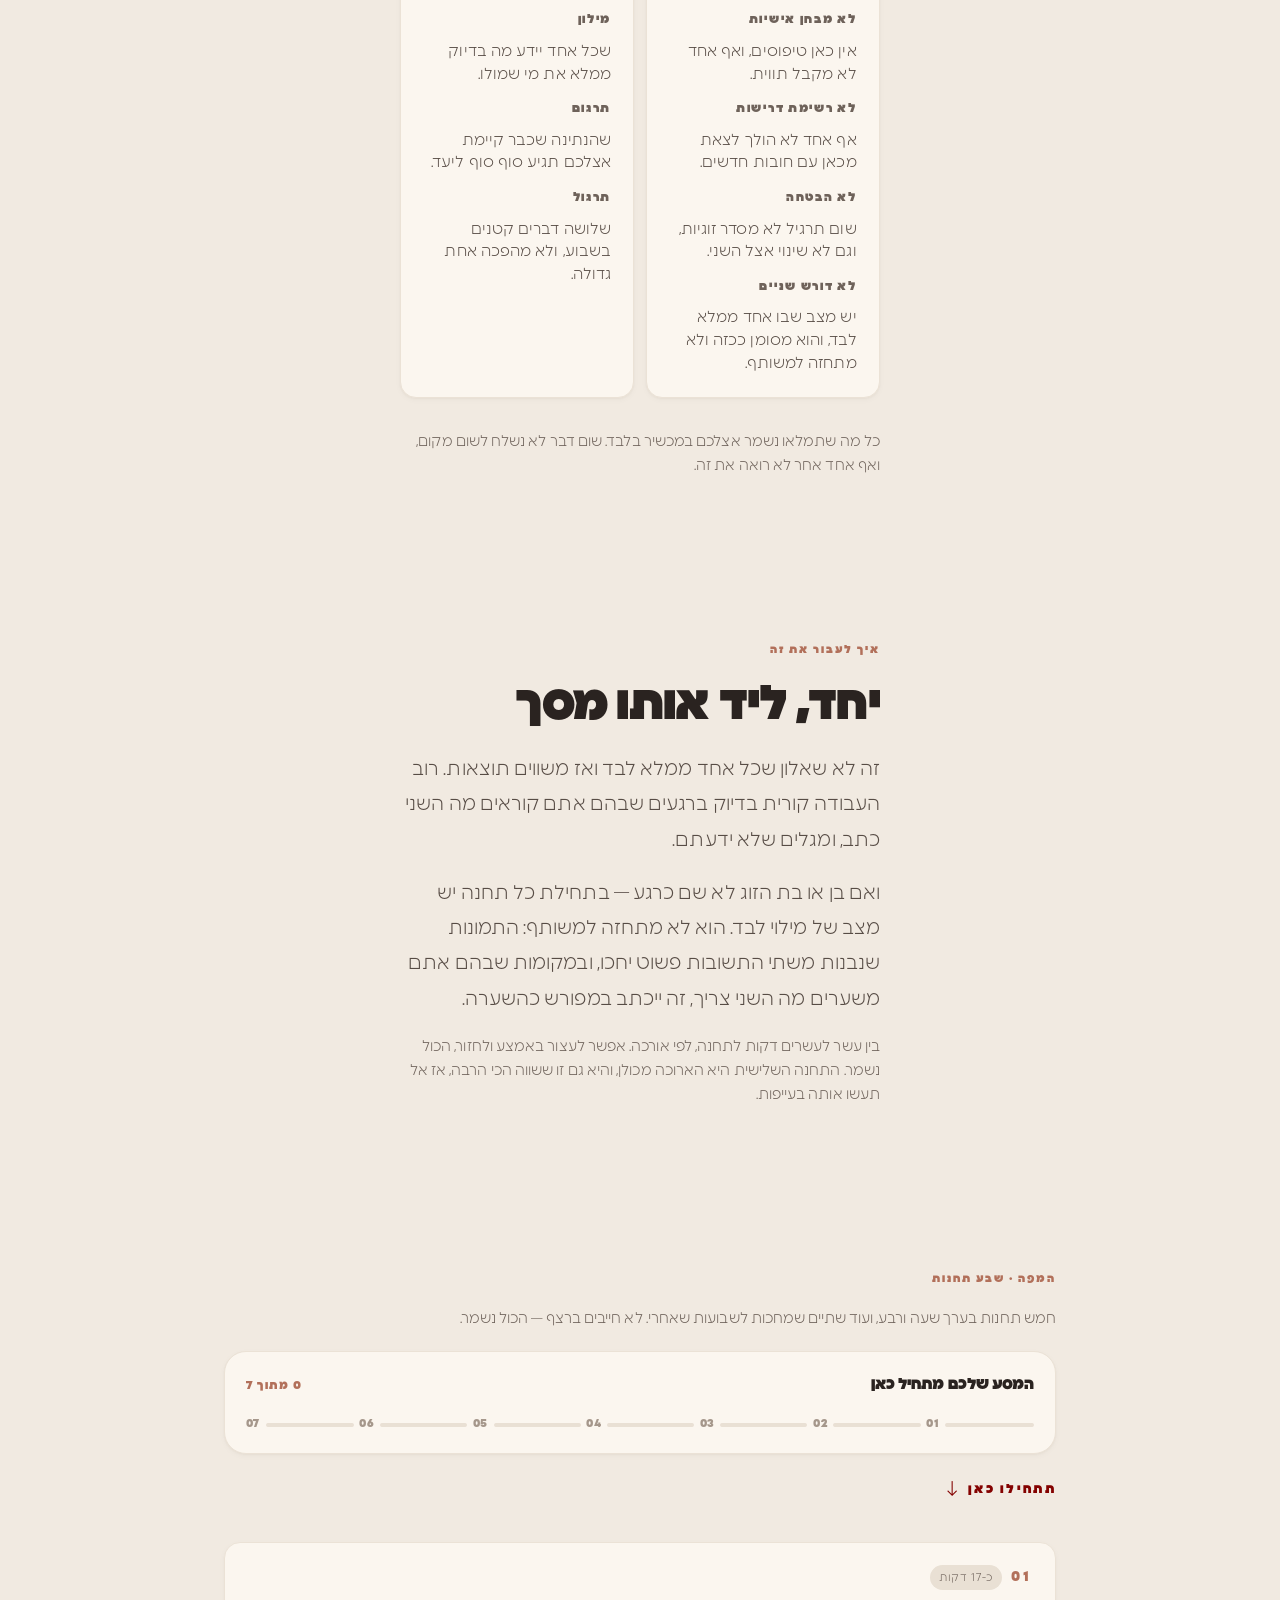
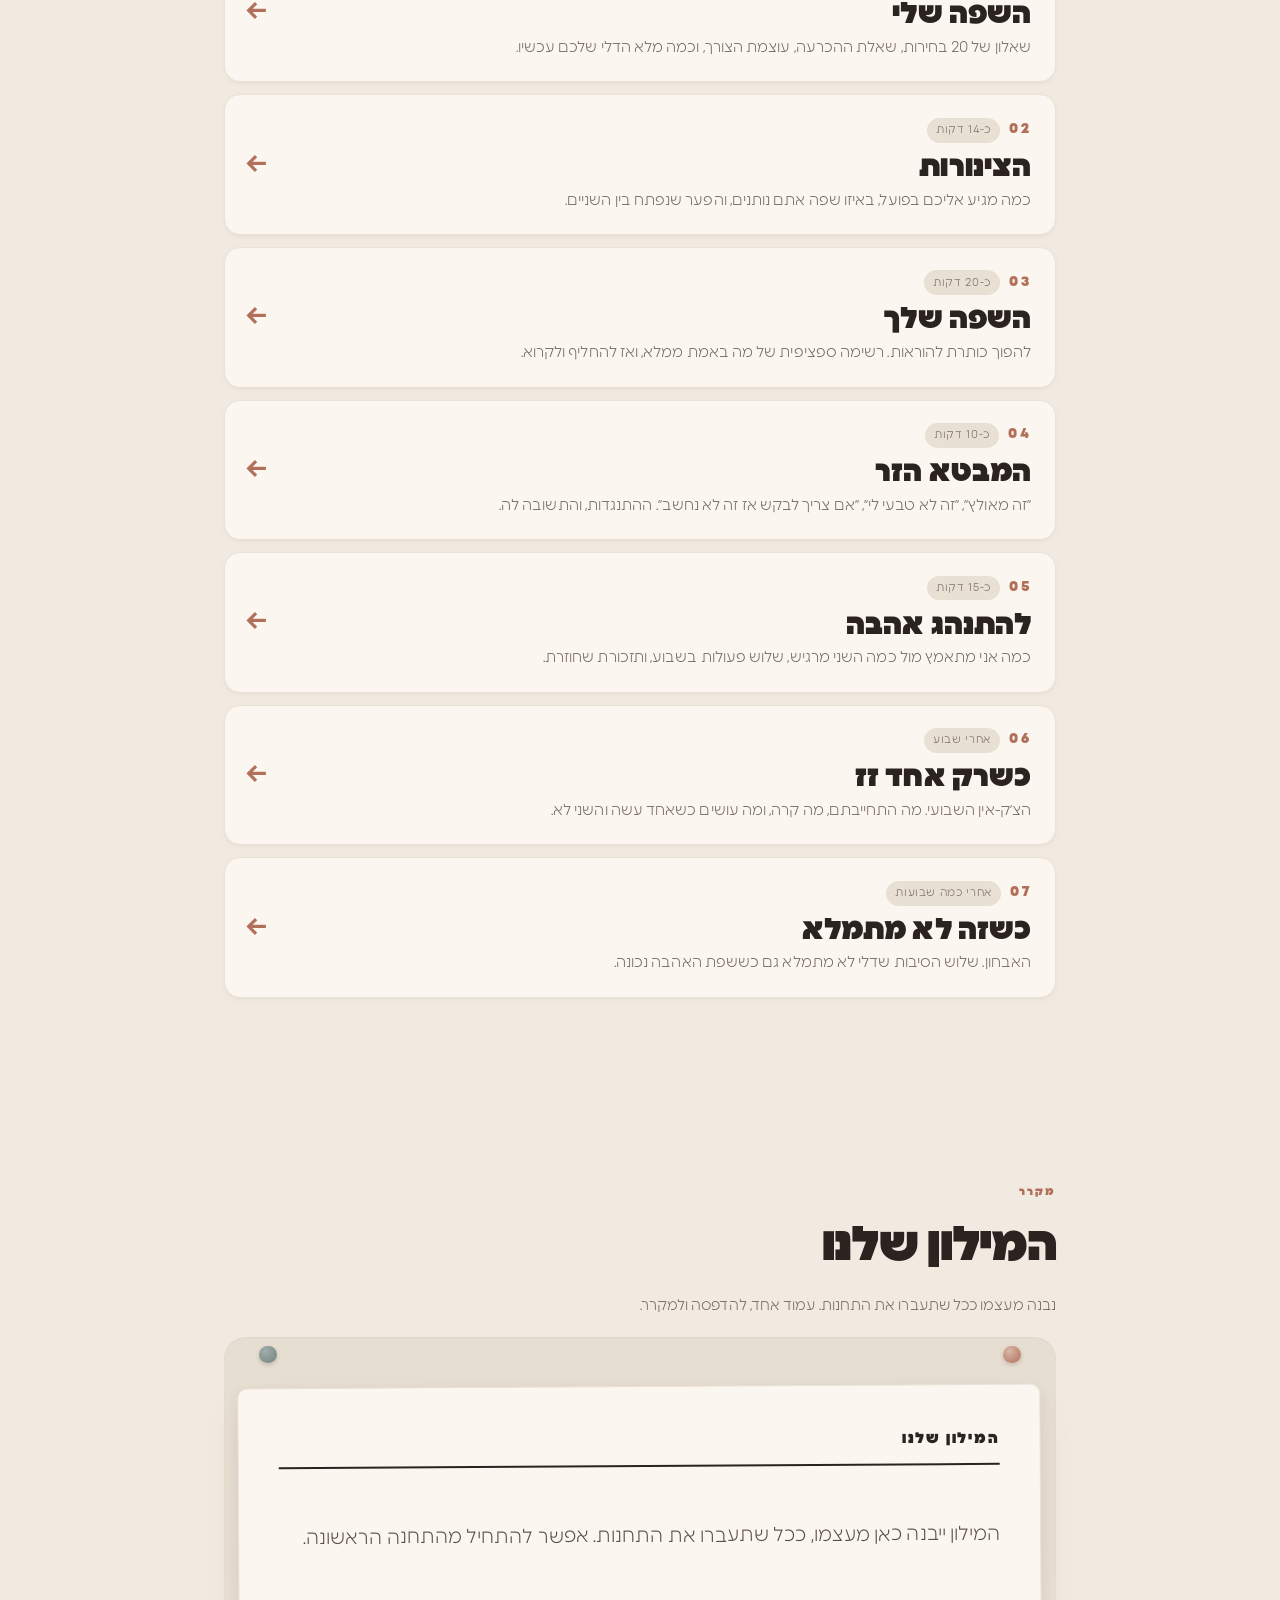
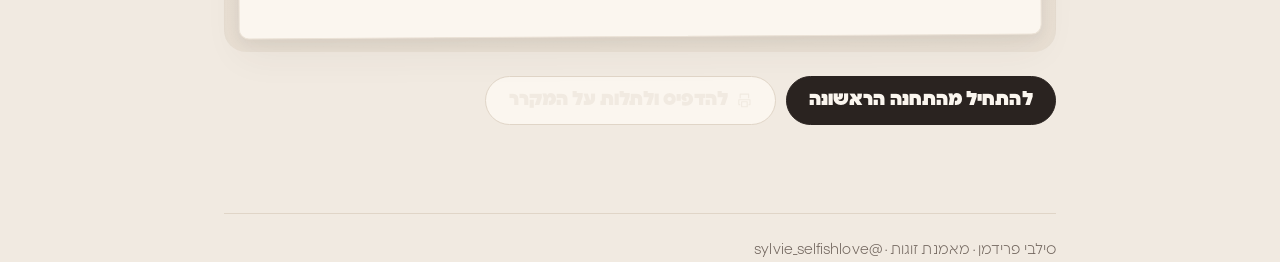
==== commit 490effd0: "שדרוג חוויה · אווירה חמה, נגן הנחיה, נשימה, דלי, ומקרר פלטה · חול חם, שמנת ושיבולת שועל. טרקוטה וסלי" ====
--- a/index.html
+++ b/index.html
@@ -123,47 +123,48 @@
   <div class="rv">
     <div class="eyebrow">המפה · שבע תחנות</div>
     <p class="tiny" style="margin-bottom:1.25rem">חמש תחנות בערך שעה ורבע, ועוד שתיים שמחכות לשבועות שאחרי. לא חייבים ברצף — הכול נשמר.</p>
+    <div class="journey" id="journey"></div>
     <div class="starthere">תתחילו כאן <span aria-hidden="true">↓</span></div>
     <div class="stations">
       <a class="station" href="station-01.html" data-num="01">
         <span class="st"></span>
-        <div class="n">01 · כ-17 דקות</div>
+        <div class="n"><b>01</b><span class="tt">כ-17 דקות</span></div>
         <div class="t">השפה שלי</div>
         <div class="d">שאלון של 20 בחירות, שאלת ההכרעה, עוצמת הצורך, וכמה מלא הדלי שלכם עכשיו.</div>
       </a>
       <a class="station" href="station-02.html" data-num="02">
         <span class="st"></span>
-        <div class="n">02 · כ-14 דקות</div>
+        <div class="n"><b>02</b><span class="tt">כ-14 דקות</span></div>
         <div class="t">הצינורות</div>
         <div class="d">כמה מגיע אליכם בפועל, באיזו שפה אתם נותנים, והפער שנפתח בין השניים.</div>
       </a>
       <a class="station" href="station-03.html" data-num="03">
         <span class="st"></span>
-        <div class="n">03 · כ-20 דקות</div>
+        <div class="n"><b>03</b><span class="tt">כ-20 דקות</span></div>
         <div class="t">השפה שלך</div>
         <div class="d">להפוך כותרת להוראות. רשימה ספציפית של מה באמת ממלא, ואז להחליף ולקרוא.</div>
       </a>
       <a class="station" href="station-04.html" data-num="04">
         <span class="st"></span>
-        <div class="n">04 · כ-10 דקות</div>
+        <div class="n"><b>04</b><span class="tt">כ-10 דקות</span></div>
         <div class="t">המבטא הזר</div>
         <div class="d">״זה מאולץ״, ״זה לא טבעי לי״, ״אם צריך לבקש אז זה לא נחשב״. ההתנגדות, והתשובה לה.</div>
       </a>
       <a class="station" href="station-05.html" data-num="05">
         <span class="st"></span>
-        <div class="n">05 · כ-15 דקות</div>
+        <div class="n"><b>05</b><span class="tt">כ-15 דקות</span></div>
         <div class="t">להתנהג אהבה</div>
         <div class="d">כמה אני מתאמץ מול כמה השני מרגיש, שלוש פעולות בשבוע, ותזכורת שחוזרת.</div>
       </a>
       <a class="station" href="station-06.html" data-num="06">
         <span class="st"></span>
-        <div class="n">06 · אחרי שבוע</div>
+        <div class="n"><b>06</b><span class="tt">אחרי שבוע</span></div>
         <div class="t">כשרק אחד זז</div>
         <div class="d">הצ׳ק-אין השבועי. מה התחייבתם, מה קרה, ומה עושים כשאחד עשה והשני לא.</div>
       </a>
       <a class="station" href="station-07.html" data-num="07">
         <span class="st"></span>
-        <div class="n">07 · אחרי כמה שבועות</div>
+        <div class="n"><b>07</b><span class="tt">אחרי כמה שבועות</span></div>
         <div class="t">כשזה לא מתמלא</div>
         <div class="d">האבחון. שלוש הסיבות שדלי לא מתמלא גם כששפת האהבה נכונה.</div>
       </a>
@@ -172,17 +173,21 @@
   </div>
 </section>
 
-<section class="wrap wide">
+<section class="wrap wide" id="fridgesec">
   <div class="rv">
     <div class="eyebrow">מקרר</div>
     <h2>המילון שלנו</h2>
     <p class="tiny" style="margin-bottom:.5rem">
       נבנה מעצמו ככל שתעברו את התחנות. עמוד אחד, להדפסה ולמקרר.
     </p>
-    <div class="card" id="map"></div>
+    <div class="fridge">
+      <span class="magnet m1" aria-hidden="true"></span>
+      <span class="magnet m2" aria-hidden="true"></span>
+      <div class="card" id="map"></div>
+    </div>
     <div class="btnrow">
       <a class="btn solid" href="station-01.html">להתחיל מהתחנה הראשונה</a>
-      <button class="btn" onclick="window.print()">להדפיס את המילון</button>
+      <button class="btn print" type="button" onclick="window.print()"><svg viewBox="0 0 24 24" aria-hidden="true"><path d="M6 9V3h12v6M6 18H4v-7h16v7h-2M8 14h8v7H8z"/></svg>להדפיס ולתלות על המקרר</button>
     </div>
   </div>
 </section>
@@ -195,5 +200,6 @@
 <script src="share.js?v=1"></script>
 <script src="map.js?v=1"></script>
 <script src="engine.js?v=1"></script>
+<script src="ui.js?v=1"></script>
 </body>
 </html>
--- a/style.css
+++ b/style.css
@@ -1,14 +1,41 @@
 :root{
-  --paper:#EFE9E3;
-  --sheet:#FBF8F5;
-  --ink:#231D1B;
-  --ink-soft:#463D39;
-  --ink-faint:#2B2421;
-  --ink-mute:#9A8F89;
-  --rule:#DED4CB;
-  --crimson:#840200;
+  /* ---- אווירה · חול חם, שיבולת שועל, שמנת ---- */
+  --paper:#F1EAE1;        /* warm sand · הרקע */
+  --sheet:#FBF6EF;        /* שמנת טבעית · משטחים */
+  --oat:#E9E0D4;          /* oatmeal · עומק שקט */
+  --paper-deep:#E7DED2;   /* לשכבות נמוכות יותר */
+
+  /* ---- דיו ---- */
+  --ink:#2A2320;
+  --ink-soft:#574C45;
+  --ink-faint:#6E625A;
+  --ink-mute:#A5978B;
+  --rule:#E0D5C7;
+  --rule-soft:#EBE2D6;
+
+  /* ---- מותג ומבטאים ---- */
+  --crimson:#840200;      /* צבע המותג · להדגשות בלבד */
   --crimson-soft:#B6564E;
+  --terra:#B2705A;        /* טרקוטה שקטה · אינטראקציה רכה */
+  --terra-soft:#D8B7A6;
+  --terra-wash:#F3E6DD;
+  --slate:#75817E;        /* סלייט רך · רוגע */
+  --slate-wash:#E8EDEB;
+
+  /* ---- עומק ורכות ---- */
+  --r-xs:6px;
+  --r-sm:10px;
+  --r-md:16px;
+  --r-lg:22px;
+  --r-xl:28px;
+  --shadow-xs:0 1px 2px rgba(74,56,44,.04), 0 2px 6px rgba(74,56,44,.03);
+  --shadow-sm:0 2px 6px rgba(74,56,44,.05), 0 8px 20px rgba(74,56,44,.045);
+  --shadow-md:0 4px 12px rgba(74,56,44,.06), 0 16px 38px rgba(74,56,44,.06);
+  --shadow-lg:0 8px 24px rgba(74,56,44,.07), 0 28px 64px rgba(74,56,44,.08);
+  --shadow-in:inset 0 1px 2px rgba(74,56,44,.05);
+
   --measure:34rem;
+  --ease:cubic-bezier(.22,.61,.36,1);
 }
 *{box-sizing:border-box;margin:0;padding:0}
 html{scroll-behavior:smooth;-webkit-text-size-adjust:100%}
@@ -17,7 +44,10 @@
   font-weight:300;
   background:var(--paper);
   color:var(--ink);
-  line-height:1.75;
+  line-height:1.85;
+  letter-spacing:.004em;
+  -webkit-font-smoothing:antialiased;
+  text-rendering:optimizeLegibility;
   font-size:clamp(16.5px,1.05rem + .2vw,19px);
   overflow-x:hidden;
 }
@@ -333,8 +363,9 @@
 @media print{
   body{background:#fff}
   body::before,#rail{display:none}
-  section:not(#cardsec){display:none}
-  #cardsec{background:#fff;color:#000;padding:0}
+  /* בתחנה מדפיסים את הכרטיס. בעמוד הבית את המילון למקרר. */
+  section:not(#cardsec):not(#fridgesec){display:none}
+  #cardsec,#fridgesec{background:#fff;color:#000;padding:0}
   #cardsec h2,#cardsec .eyebrow,.btnrow{display:none}
   .card{border:1px solid #000}
 }
@@ -753,3 +784,409 @@
 .modepick{margin-bottom:0;padding-bottom:1.4rem}
 /* שלוש הבטחות בשתי עמודות · האחרונה תופסת שורה שלמה */
 @media(min-width:560px){ .promises > div:last-child:nth-child(odd){grid-column:1/-1} }
+
+/* ============================================================
+   שכבת הרכות · מטבלאות של קווי שיער לכרטיסים שנושמים
+   ============================================================ */
+
+/* ---------- משטחים שהיו רשת של 1px ---------- */
+.langs,.sides,.vs,.promises,.lgrid,.gaps,.cross,.objections{
+  background:transparent;border:0;gap:.7rem;
+}
+.lang,.side,.vs > div,.promises > div,.lp,.gp,.cr,.obj{
+  background:var(--sheet);
+  border:1px solid var(--rule-soft);
+  border-radius:var(--r-md);
+  box-shadow:var(--shadow-xs);
+}
+.lang,.side,.vs > div,.obj{padding:1.35rem 1.4rem}
+.promises > div{padding:1.2rem 1.3rem}
+.lp,.gp{padding:1.25rem 1.3rem}
+.cr{padding:1.15rem 1.25rem}
+
+/* הרשת של שני בני הזוג ---------- */
+@media(min-width:700px){
+  .pair{grid-template-columns:1fr 1fr;gap:1.1rem;background:transparent}
+  .pair > div{
+    background:var(--sheet);
+    border:1px solid var(--rule-soft);
+    border-radius:var(--r-md);
+    box-shadow:var(--shadow-xs);
+    padding:1.25rem 1.3rem;
+  }
+  .pair > div:first-child,.pair > div:last-child{padding-inline:1.3rem}
+}
+@media(max-width:699px){
+  .pair > div{
+    background:var(--sheet);border:1px solid var(--rule-soft);
+    border-radius:var(--r-md);padding:1.2rem 1.25rem;box-shadow:var(--shadow-xs);
+  }
+}
+#names.pair .modepick{background:transparent;border:0;box-shadow:none;padding:0}
+
+.pname{
+  border-bottom:0;padding-bottom:0;margin-bottom:1rem;
+  font-size:.78rem;letter-spacing:.16em;color:var(--terra);
+  text-transform:none;
+}
+
+/* ---------- כרטיס השאלה ---------- */
+.q{
+  background:var(--sheet);
+  border:1px solid var(--rule-soft);
+  border-radius:var(--r-lg);
+  box-shadow:var(--shadow-sm);
+  padding:clamp(1.4rem,4.5vw,2.2rem);
+}
+.q .pair > div{background:var(--paper);border-color:var(--rule)}
+
+/* ---------- כפתורי בחירה ---------- */
+.opt{
+  border:1px solid var(--rule);
+  border-radius:var(--r-sm);
+  background:var(--sheet);
+  transition:border-color .2s var(--ease),background .2s var(--ease),
+             box-shadow .2s var(--ease),transform .16s var(--ease);
+}
+.opt:hover{border-color:var(--terra-soft);background:#fff;box-shadow:var(--shadow-xs)}
+.opt:active{transform:scale(.995)}
+.opt[aria-pressed="true"]{
+  background:var(--terra-wash);border-color:var(--terra);color:var(--ink);
+  box-shadow:inset 3px 0 0 var(--terra);
+}
+.opt[aria-pressed="true"] small{color:var(--ink-soft)}
+.opts{gap:.5rem}
+
+/* ---------- צ׳יפים ---------- */
+.chip{
+  border-radius:999px;border-color:var(--rule);background:var(--sheet);
+  transition:all .2s var(--ease);
+}
+.chip:hover{border-color:var(--terra-soft);background:#fff;box-shadow:var(--shadow-xs)}
+.chip[aria-pressed="true"]{background:var(--terra);border-color:var(--terra);color:#fff}
+
+/* ---------- שדות ---------- */
+input[type="text"],textarea{
+  border:1px solid var(--rule);
+  border-radius:var(--r-sm);
+  background:var(--paper);
+  padding:.7rem .85rem;
+  transition:border-color .2s var(--ease),box-shadow .2s var(--ease),background .2s var(--ease);
+}
+input[type="text"]:focus,textarea:focus{
+  outline:none;border-color:var(--terra);background:#fff;
+  box-shadow:0 0 0 3px var(--terra-wash);
+}
+.lb input{border:0;border-bottom:1px solid var(--rule);border-radius:0;background:transparent;padding:.35rem .1rem}
+.lb input:focus{border-bottom-color:var(--terra);box-shadow:none;background:transparent}
+.lb li{border-bottom:0;padding-bottom:.2rem}
+
+/* ---------- חוגות ומטריצות ---------- */
+.dial{gap:.3rem}
+.dial button{border-radius:var(--r-xs);background:var(--sheet);transition:all .18s var(--ease)}
+.dial button:hover{border-color:var(--terra-soft);background:#fff}
+.dial button[aria-pressed="true"]{background:var(--terra);border-color:var(--terra);box-shadow:var(--shadow-xs)}
+.mtx td{padding:3px}
+.mtx button{border-radius:var(--r-xs);background:var(--sheet)}
+.mtx button:hover{border-color:var(--terra-soft);background:#fff}
+.mtx button[aria-pressed="true"]{background:var(--slate);border-color:var(--slate)}
+.mtx button[data-v="lots"][aria-pressed="true"]{background:var(--terra);border-color:var(--terra)}
+.chk .btns button{border-radius:var(--r-xs)}
+.chk .btns button[data-v="y"][aria-pressed="true"]{background:var(--slate);border-color:var(--slate)}
+.chk .btns button[data-v="n"][aria-pressed="true"]{background:var(--terra);border-color:var(--terra)}
+.chk li{border-bottom-color:var(--rule-soft)}
+
+/* ---------- כפתורים ---------- */
+.btn,.cbtn{
+  border-radius:999px;border-color:var(--rule);background:var(--sheet);
+  transition:all .2s var(--ease);
+}
+.btn:hover,.cbtn:hover{border-color:var(--terra);background:#fff;box-shadow:var(--shadow-xs);color:var(--ink)}
+.btn.solid{background:var(--ink);border-color:var(--ink);color:var(--sheet)}
+.btn.solid:hover{background:var(--terra);border-color:var(--terra);color:#fff}
+.qnav .cbtn.solid{border-radius:999px}
+.qnav .cbtn.solid:hover{background:var(--terra);border-color:var(--terra)}
+
+/* ---------- השאלון ---------- */
+.quizstep{
+  background:var(--sheet);border:1px solid var(--rule-soft);
+  border-radius:var(--r-lg);box-shadow:var(--shadow-sm);
+  padding:clamp(1.25rem,4vw,1.8rem);
+}
+.quizstep .two{gap:.55rem}
+.qhead{border-bottom-color:var(--rule-soft)}
+.qn{color:var(--terra)}
+.qdot i{border-radius:50%}
+.qdot.now i{background:var(--terra)}
+.qdot.full i{background:var(--terra-soft)}
+.qnav{border-top-color:var(--rule-soft)}
+.quizdone{border-radius:var(--r-lg);border-color:var(--rule)}
+
+/* ---------- הכרטיס האישי ---------- */
+.card{
+  border-radius:var(--r-xl);
+  box-shadow:var(--shadow-lg);
+  border:1px solid var(--rule-soft);
+}
+.person{border-radius:var(--r-md)}
+.person .do,.person .lst.do{border-radius:var(--r-sm);border-color:var(--terra-soft);background:var(--terra-wash)}
+.person .lst.do strong{color:var(--terra)}
+.agreement{border-radius:var(--r-md)}
+.vis{border-radius:var(--r-md)}
+.vis.empty{border-radius:var(--r-md);border-color:var(--rule)}
+.bars .br{border-radius:999px}
+.bars .br i{border-radius:999px;background:var(--slate)}
+.bars li.top .br i{background:var(--terra)}
+.bars li.top .lb,.bars li.top .nn{color:var(--terra)}
+.gb i{border-radius:999px}
+.gb.f i{background:var(--terra)}
+.gb.e i{background:var(--slate)}
+.combo.miss b{color:var(--terra)}
+
+/* ---------- ציטוט ---------- */
+.pull{border-inline-start-color:var(--terra)}
+.pull.red{color:var(--crimson)}
+.voices{border-inline-start-color:var(--terra-soft)}
+.voices p{color:var(--terra)}
+.aloud{border-color:var(--terra);border-radius:var(--r-md);box-shadow:var(--shadow-xs)}
+.aloud .eyebrow{color:var(--terra)}
+.eyebrow{color:var(--terra)}
+.lang u{color:var(--terra)}
+.lp .hd span{color:var(--terra)}
+.mir li{border-inline-start-color:var(--terra-soft)}
+
+/* ---------- מד ההתקדמות העליון ---------- */
+#rail i{background:var(--terra)}
+#chapbar{background:color-mix(in srgb,var(--paper) 88%,transparent);backdrop-filter:blur(10px)}
+#chapbar .seg.now i,#chapbar .seg.done i{background:var(--terra)}
+#gatehint{border-color:var(--terra);border-radius:var(--r-sm);background:var(--terra-wash)}
+
+/* ============================================================
+   נגן ההנחיה הקולית
+   ============================================================ */
+.voicedrop{
+  display:none;align-items:center;gap:1rem;
+  margin-top:1.9rem;padding:.9rem 1rem .9rem .9rem;
+  background:var(--sheet);border:1px solid var(--rule-soft);
+  border-radius:999px;box-shadow:var(--shadow-sm);max-width:27rem;
+}
+.voicedrop.ready{display:flex}
+.vd-play{
+  flex:0 0 auto;width:3rem;height:3rem;border-radius:50%;cursor:pointer;
+  border:1px solid var(--terra-soft);background:var(--terra-wash);
+  display:grid;place-items:center;padding:0;
+  transition:all .22s var(--ease);position:relative;
+}
+.vd-play:hover{background:var(--terra);border-color:var(--terra);box-shadow:var(--shadow-sm)}
+.vd-play:hover .vd-ico{fill:#fff}
+.vd-ico{width:1.15rem;height:1.15rem;fill:var(--terra);transition:fill .22s var(--ease)}
+.vd-s{display:none}
+.voicedrop.playing .vd-p{display:none}
+.voicedrop.playing .vd-s{display:block}
+.voicedrop.playing .vd-play{background:var(--terra);border-color:var(--terra)}
+.voicedrop.playing .vd-play .vd-ico{fill:#fff}
+.voicedrop.playing .vd-play::after{
+  content:"";position:absolute;inset:-5px;border-radius:50%;
+  border:1px solid var(--terra-soft);animation:vdpulse 2.4s var(--ease) infinite;
+}
+@keyframes vdpulse{0%{opacity:.7;transform:scale(1)}100%{opacity:0;transform:scale(1.28)}}
+.vd-body{flex:1;min-width:0}
+.vd-label{font-size:.78rem;line-height:1.45;color:var(--ink-faint);margin-bottom:.5rem}
+.vd-track{height:4px;background:var(--oat);border-radius:999px;cursor:pointer;overflow:hidden}
+.vd-track i{display:block;height:100%;width:0;background:var(--terra);border-radius:999px;transition:width .2s linear}
+@media print{.voicedrop{display:none!important}}
+
+/* ============================================================
+   רגע הנשימה
+   ============================================================ */
+.breathe{
+  display:grid;gap:1.5rem;align-items:center;
+  background:linear-gradient(180deg,var(--sheet),var(--terra-wash));
+  border:1.5px dashed var(--terra-soft);border-radius:var(--r-xl);
+  padding:clamp(1.6rem,5vw,2.4rem);margin-block:1rem 2.5rem;
+  box-shadow:var(--shadow-sm);
+}
+@media(min-width:620px){.breathe{grid-template-columns:auto 1fr;gap:2rem}}
+.br-ring{
+  width:7.5rem;height:7.5rem;border-radius:50%;justify-self:center;
+  display:grid;place-items:center;
+  border:1px solid var(--terra-soft);
+  animation:breathe 11s ease-in-out infinite;
+}
+.br-core{
+  display:block;width:3.4rem;height:3.4rem;border-radius:50%;
+  background:radial-gradient(circle at 50% 45%,var(--terra-soft),var(--terra));
+  opacity:.62;animation:breathecore 11s ease-in-out infinite;
+}
+@keyframes breathe{
+  0%,100%{transform:scale(.82);box-shadow:0 0 0 0 rgba(178,112,90,.14)}
+  45%    {transform:scale(1.06);box-shadow:0 0 0 22px rgba(178,112,90,0)}
+  55%    {transform:scale(1.06)}
+}
+@keyframes breathecore{0%,100%{transform:scale(.86);opacity:.5}45%,55%{transform:scale(1.1);opacity:.78}}
+@media (prefers-reduced-motion:reduce){
+  .br-ring,.br-core{animation:none}
+  .br-ring{transform:scale(1)}
+}
+.br-copy h3{margin-bottom:.7rem}
+.br-copy p{margin-bottom:.55rem}
+.br-copy p:last-child{margin-bottom:0}
+@media print{.breathe{display:none}}
+
+/* ============================================================
+   דלי האהבה
+   ============================================================ */
+.buckets{display:flex;flex-wrap:wrap;gap:1.6rem;justify-content:center;margin-top:1.8rem}
+.bucket{text-align:center}
+.bucket svg{width:4.6rem;height:auto;display:block;margin-inline:auto;overflow:visible}
+.bk-out{fill:none;stroke:var(--terra-soft);stroke-width:3;stroke-linejoin:round}
+.bk-fill{fill:var(--terra);opacity:.85;transition:y .7s var(--ease)}
+.bucket:not(.on) .bk-fill{fill:var(--oat)}
+.bucket figcaption{
+  margin-top:.6rem;font-size:.8rem;font-weight:900;color:var(--ink);line-height:1.4;
+}
+.bucket figcaption span{
+  display:block;font-weight:300;font-size:.72rem;letter-spacing:.1em;color:var(--ink-mute);margin-top:.15rem;
+}
+
+/* ============================================================
+   תזכורת ליומן
+   ============================================================ */
+.btn.nudge{
+  display:inline-flex;align-items:center;gap:.5rem;text-decoration:none;
+  background:var(--slate-wash);border-color:var(--slate);color:var(--ink);
+}
+.btn.nudge:hover{background:var(--slate);border-color:var(--slate);color:#fff}
+.btn.nudge svg{
+  width:1.05rem;height:1.05rem;fill:none;stroke:currentColor;
+  stroke-width:1.6;stroke-linecap:round;flex:0 0 auto;
+}
+@media print{.btn.nudge{display:none}}
+
+/* ============================================================
+   מד המסע · איפה הזוג נמצא
+   ============================================================ */
+.journey{
+  background:var(--sheet);border:1px solid var(--rule-soft);
+  border-radius:var(--r-lg);box-shadow:var(--shadow-xs);
+  padding:1.15rem 1.3rem;margin-bottom:1.5rem;
+}
+.jr-head{display:flex;justify-content:space-between;align-items:baseline;gap:1rem;margin-bottom:1rem}
+.jr-title{font-weight:900;font-size:.98rem;color:var(--ink)}
+.jr-count{font-size:.72rem;letter-spacing:.14em;font-weight:900;color:var(--terra);white-space:nowrap}
+.jr-dots{display:flex;align-items:center;gap:.35rem;list-style:none;flex-wrap:wrap}
+.jr-dots li{display:flex;align-items:center;gap:.35rem;flex:1;min-width:2.2rem}
+.jr-dots li i{
+  flex:1;height:4px;border-radius:999px;background:var(--oat);
+  transition:background .5s var(--ease);
+}
+.jr-dots li.done i{background:var(--terra)}
+.jr-dots li span{font-size:.66rem;font-weight:900;color:var(--ink-mute);letter-spacing:.06em}
+.jr-dots li.done span{color:var(--terra)}
+.jr-note{margin:.9rem 0 0;font-size:.85rem;color:var(--ink-soft)}
+
+/* ============================================================
+   כרטיסי התחנות
+   ============================================================ */
+.stations{background:transparent;border:0;gap:.75rem}
+.station{
+  background:var(--sheet);border:1px solid var(--rule-soft);
+  border-radius:var(--r-md);box-shadow:var(--shadow-xs);
+  padding:1.3rem 1.35rem;position:relative;overflow:hidden;
+  transition:transform .28s var(--ease),box-shadow .28s var(--ease),border-color .28s var(--ease);
+}
+.station::before{
+  content:"";position:absolute;inset-inline-start:0;top:0;bottom:0;width:3px;
+  background:var(--terra);transform:scaleY(0);transform-origin:top;
+  transition:transform .32s var(--ease);
+}
+.station:hover{transform:translateY(-3px);box-shadow:var(--shadow-md);border-color:var(--terra-soft)}
+.station:hover::before{transform:scaleY(1)}
+.station .n{
+  display:flex;align-items:baseline;gap:.6rem;flex-wrap:wrap;
+  font-size:.72rem;letter-spacing:.16em;color:var(--ink-mute);margin-bottom:.45rem;font-weight:900;
+}
+.station .n b{color:var(--terra);font-size:.82rem}
+.station .n .tt{
+  font-weight:300;letter-spacing:.06em;background:var(--oat);
+  color:var(--ink-faint);padding:.15rem .55rem;border-radius:999px;font-size:.68rem;
+}
+.station .t{font-weight:900;font-size:1.22rem;line-height:1.25;margin-bottom:.45rem;color:var(--ink)}
+.station .d{font-size:.93rem;line-height:1.6;color:var(--ink-soft)}
+.station .st{
+  position:absolute;inset-block-start:1.3rem;inset-inline-end:1.35rem;
+  font-size:.66rem;letter-spacing:.12em;font-weight:900;color:var(--terra);
+}
+.station.done{border-color:var(--terra-soft);background:linear-gradient(180deg,var(--terra-wash),var(--sheet))}
+.station.done::before{transform:scaleY(1);background:var(--terra-soft)}
+@media (prefers-reduced-motion:reduce){.station:hover{transform:none}}
+
+/* ============================================================
+   המילון · מוקאפ פיזי לתלייה
+   ============================================================ */
+.fridge{
+  position:relative;padding:1.6rem .9rem .9rem;
+  background:
+    linear-gradient(180deg,var(--paper-deep),var(--oat));
+  border-radius:var(--r-lg);
+  box-shadow:var(--shadow-in);
+  margin-top:1.2rem;
+}
+.fridge .card{
+  transform:rotate(-.35deg);
+  box-shadow:var(--shadow-md);
+  border-radius:var(--r-sm);
+}
+.magnet{
+  position:absolute;top:.55rem;width:1.1rem;height:1.1rem;border-radius:50%;
+  box-shadow:0 2px 4px rgba(74,56,44,.22);z-index:2;
+}
+.magnet.m1{inset-inline-start:2.2rem;background:radial-gradient(circle at 35% 30%,var(--terra-soft),var(--terra))}
+.magnet.m2{inset-inline-end:2.2rem;background:radial-gradient(circle at 35% 30%,#9FAFAB,var(--slate))}
+.btn.print{display:inline-flex;align-items:center;gap:.5rem}
+.btn.print svg{width:1.05rem;height:1.05rem;fill:none;stroke:currentColor;stroke-width:1.6;stroke-linejoin:round}
+
+/* ============================================================
+   הדפסה · דף נקי למקרר
+   ============================================================ */
+@media print{
+  @page{margin:14mm}
+  /* קריטי · אנימציית ההיחשפות מתחילה ב-opacity:0. בלי זה, כל מה
+     שהמשתמש עוד לא גלל אליו יוצא דף לבן בהדפסה. */
+  .rv{opacity:1!important;transform:none!important;transition:none!important}
+  #gate.locked{opacity:1!important;pointer-events:auto!important}
+  html,body{background:#fff!important}
+  body{padding-block:0;font-size:11pt;line-height:1.55}
+  #rail,#chapbar,.scroll-hint,.btnrow,.stationnav,.journey,.starthere,
+  .stations,.illu,.voicedrop,.breathe,.buckets,#gatehint,#solonote,
+  #cover .sub,.modepick,.magnet{display:none!important}
+  section{padding-block:0!important;break-inside:avoid}
+  .wrap,.wide{max-width:100%!important;padding-inline:0!important}
+  .fridge{background:none!important;box-shadow:none!important;padding:0!important}
+  .fridge .card{transform:none!important;box-shadow:none!important;border:1px solid #ccc!important}
+  .card{padding:0!important;background:#fff!important;border:0!important;box-shadow:none!important}
+  .card .cardhead{border-bottom:1.5px solid #333!important;padding-bottom:.5rem;margin-bottom:1rem}
+  .person,.agreement,.vis{break-inside:avoid;box-shadow:none!important}
+  .person{border:1px solid #ddd!important;border-radius:4px!important;padding:.8rem!important;margin-bottom:.7rem!important}
+  a[href]::after{content:""!important}
+}
+
+/* החץ בכרטיס התחנה · טרקוטה במקום אדום קשה */
+a.station::after{color:var(--terra)}
+a.station:focus-visible{outline-color:var(--terra)}
+
+/* בתוך כרטיס השאלה · טור האדם הוא חלוקה, לא כרטיס נוסף */
+.q .pair > div{
+  background:transparent;border:0;box-shadow:none;
+  padding:0;
+}
+@media(min-width:700px){
+  .q .pair{gap:2.2rem;position:relative}
+  .q .pair > div:first-child{
+    padding-inline-end:2.2rem;
+    border-inline-end:1px solid var(--rule-soft);
+  }
+  .q .pair > div{padding:0}
+}
+.q .pair input[type="text"],.q .pair textarea{background:var(--paper)}
+.q .pair input[type="text"]:focus,.q .pair textarea:focus{background:#fff}
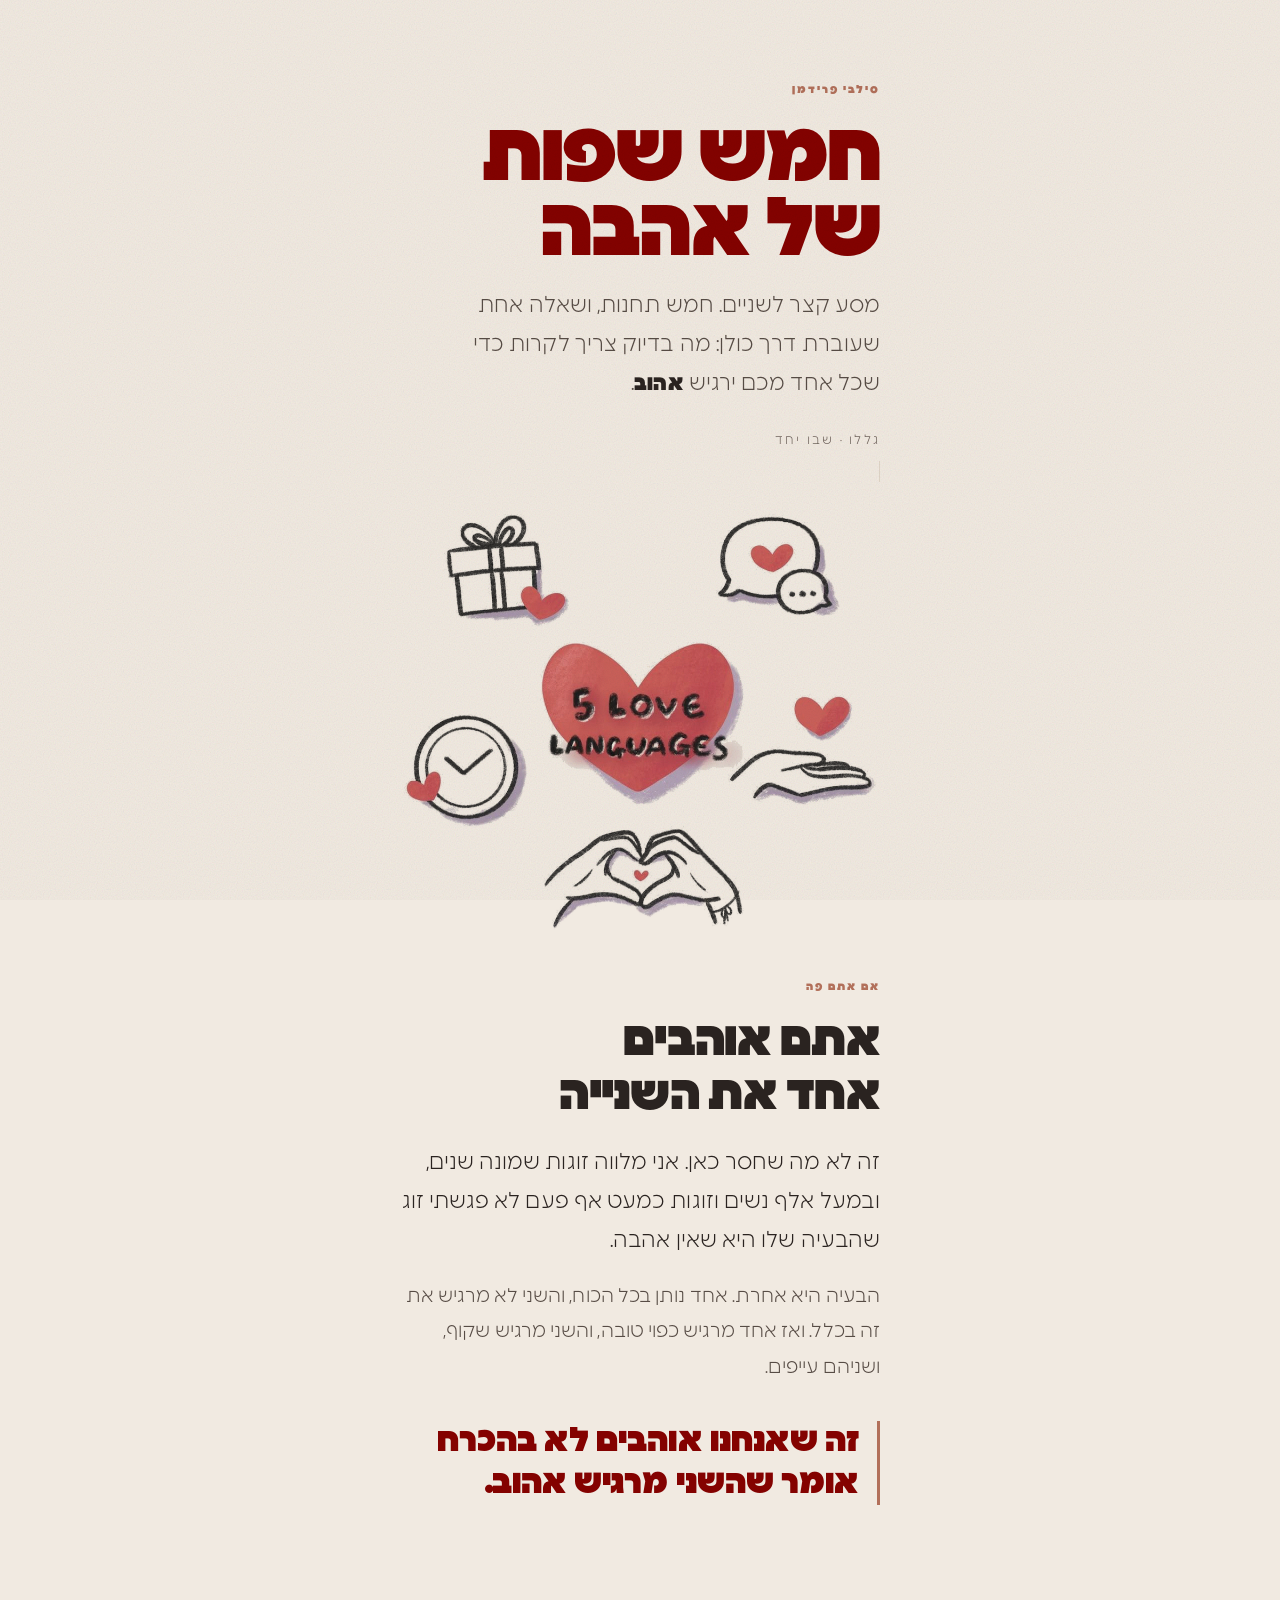
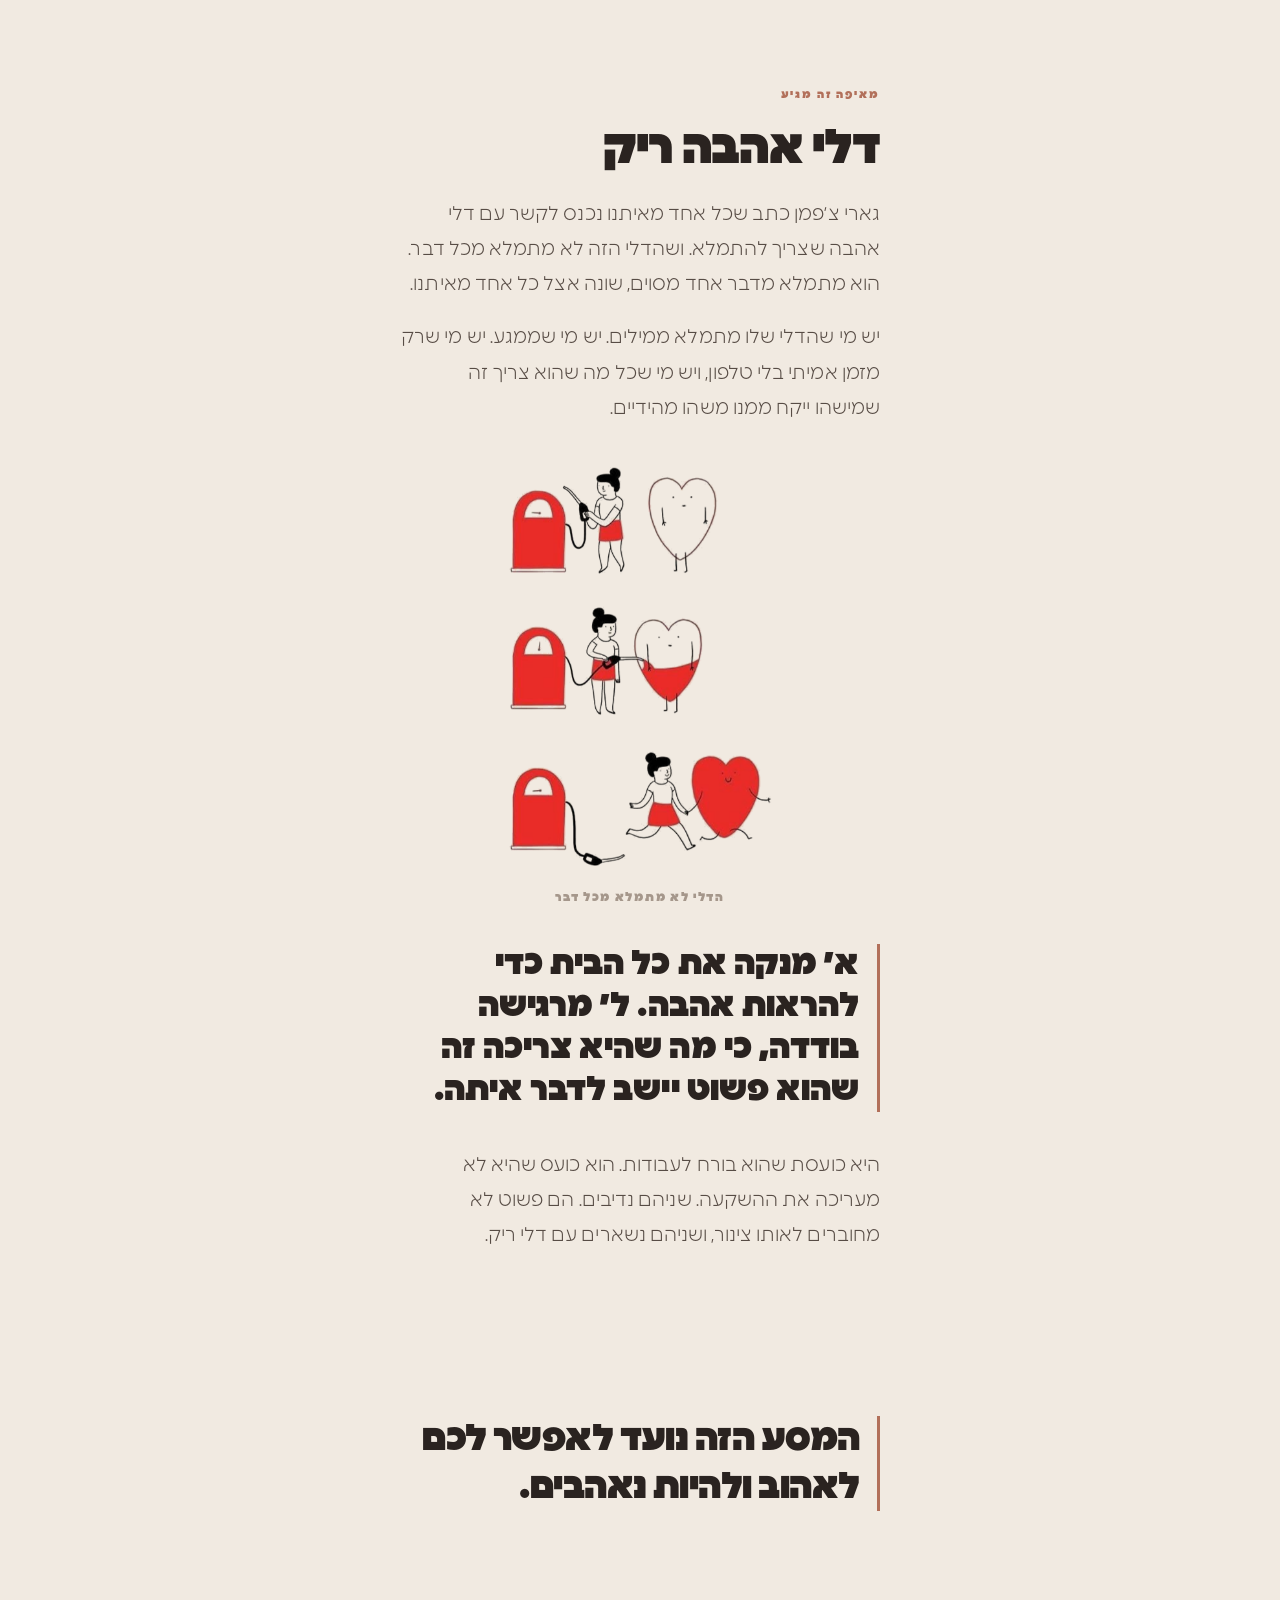
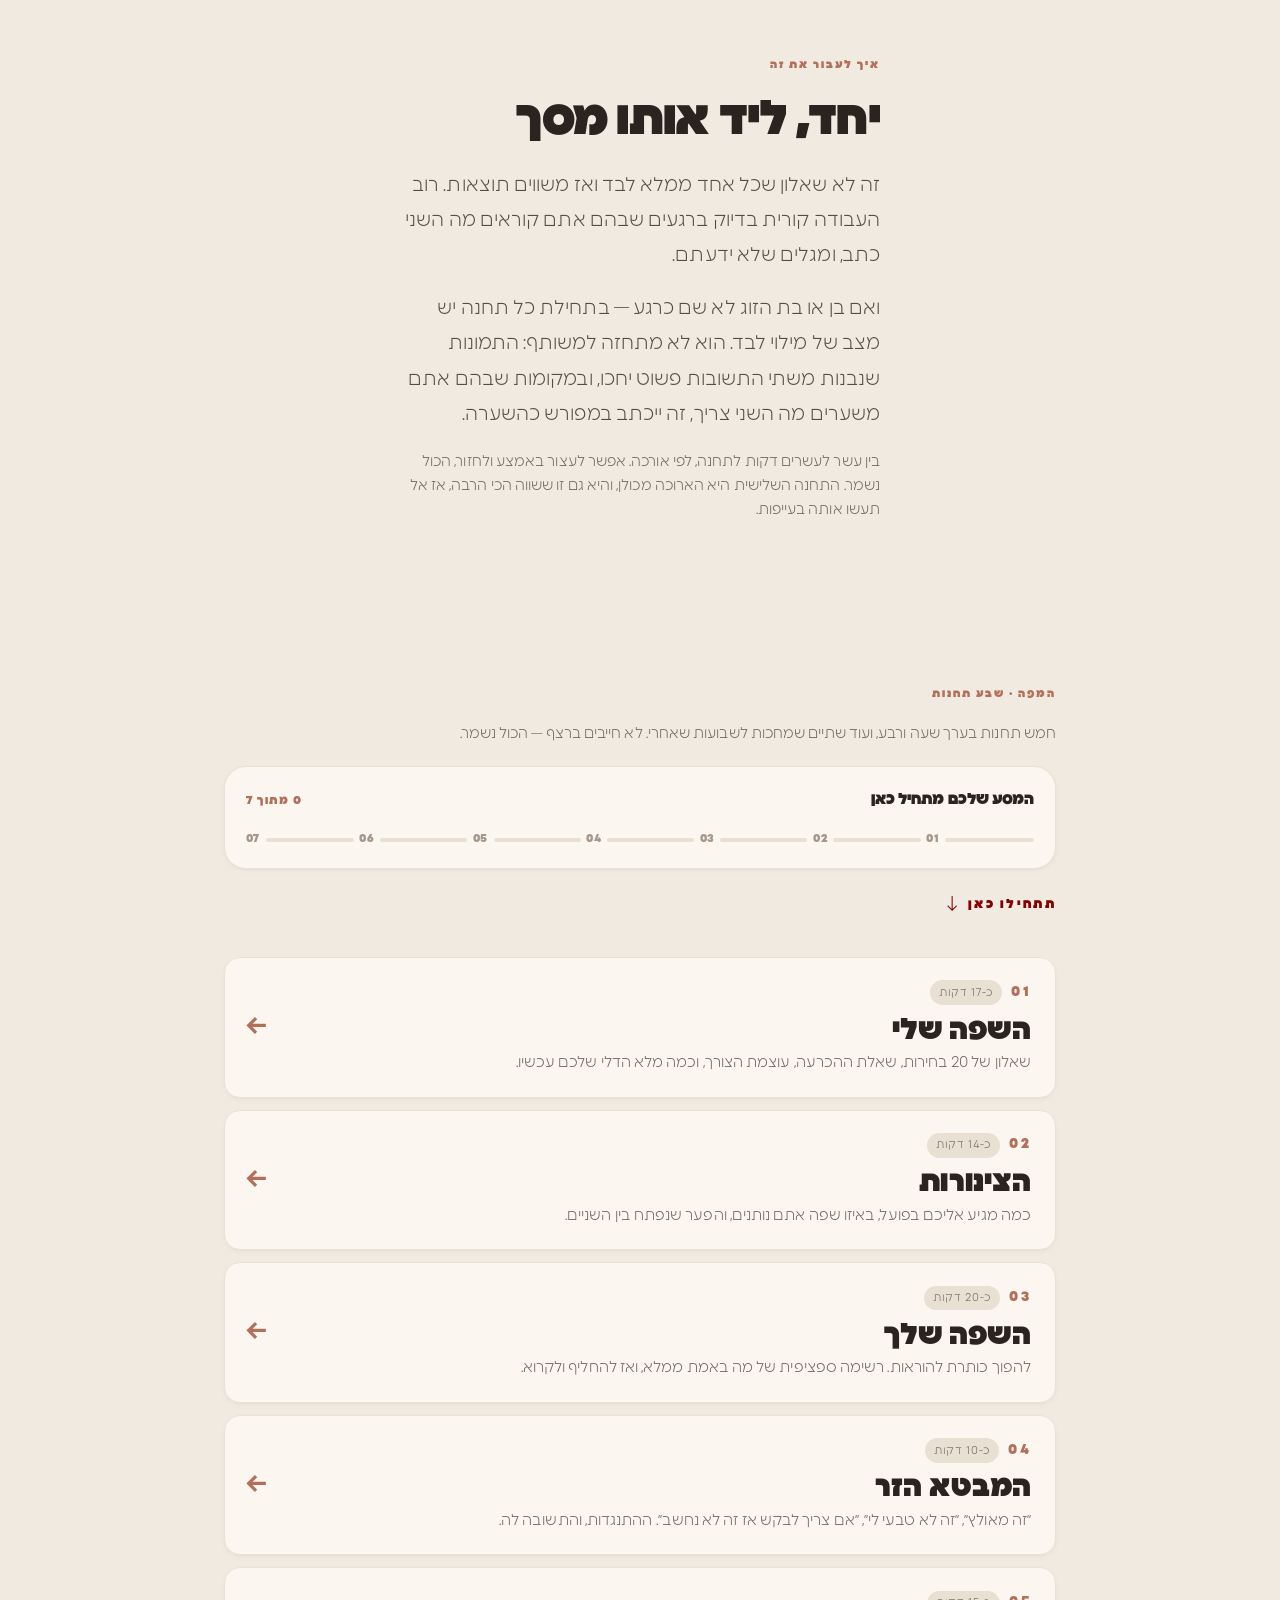
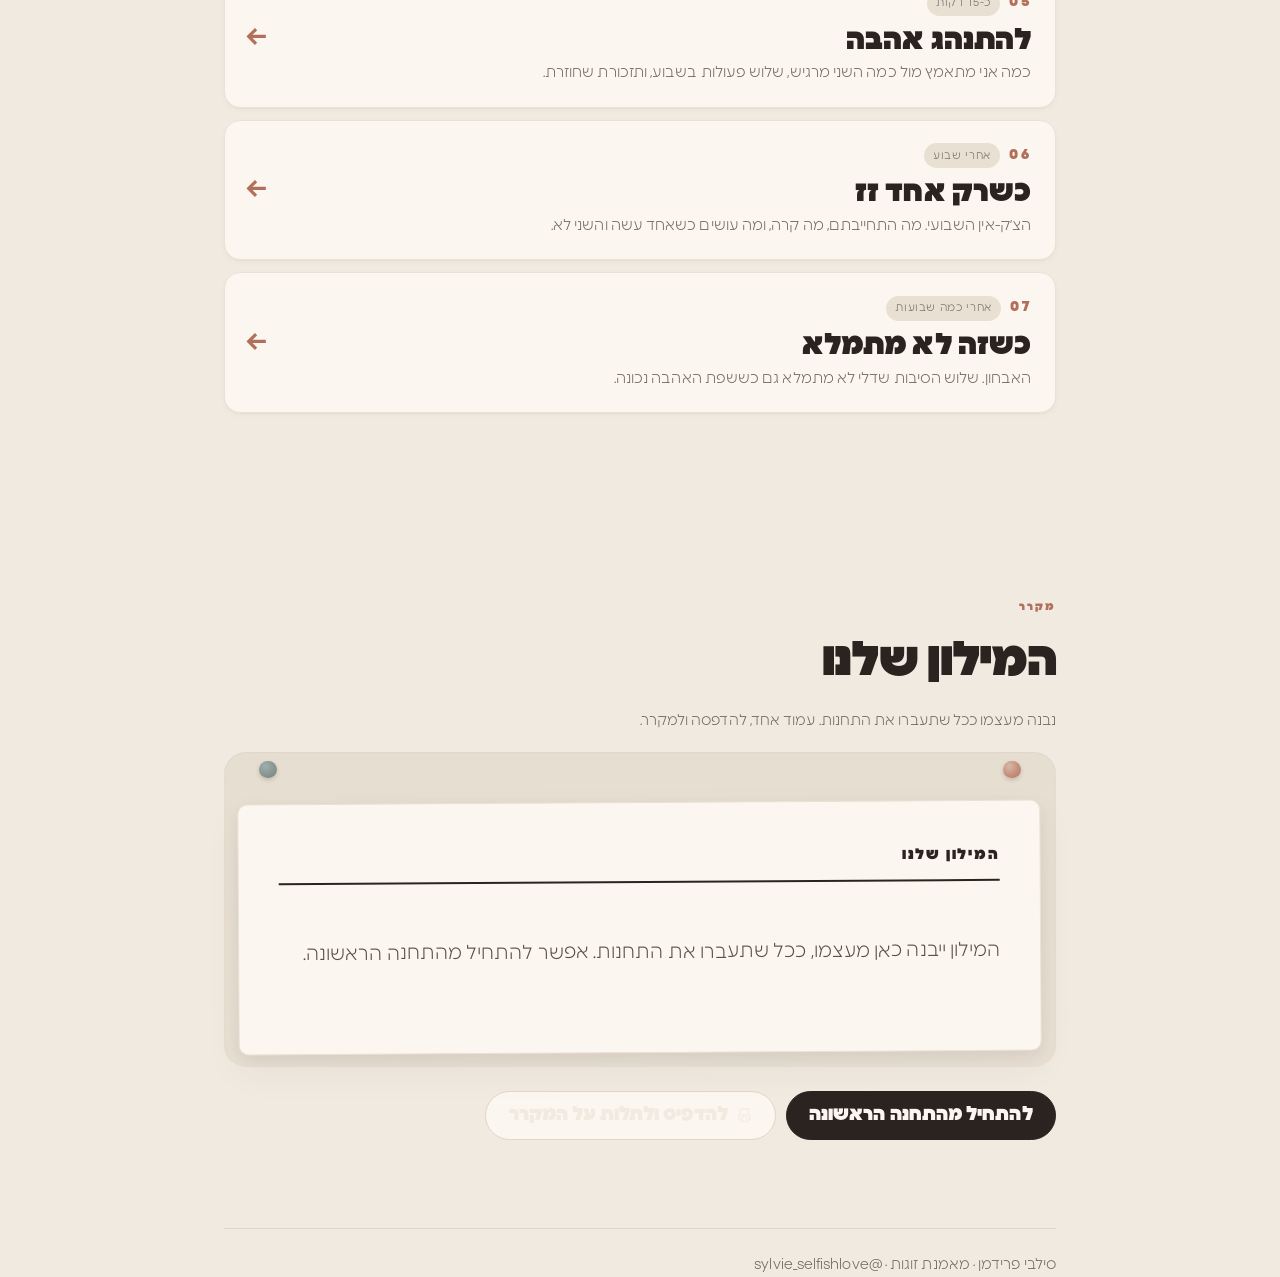
==== commit c4b4eeab: "סדר בין תחנה 01 ל-02, והתלונה כחץ עמוד הבית · ״מה המסע הזה כן ומה הוא לא״ הוחלף במשפט אחד:   המסע הז" ====
--- a/index.html
+++ b/index.html
@@ -72,30 +72,7 @@
 
 <section class="wrap">
   <div class="rv">
-    <div class="eyebrow">מה המסע הזה כן</div>
-    <h2>ומה הוא לא</h2>
-    <div class="sides">
-      <div class="side">
-        <h4>לא</h4>
-        <dl>
-          <dt>לא מבחן אישיות</dt><dd>אין כאן טיפוסים, ואף אחד לא מקבל תווית.</dd>
-          <dt>לא רשימת דרישות</dt><dd>אף אחד לא הולך לצאת מכאן עם חובות חדשים.</dd>
-          <dt>לא הבטחה</dt><dd>שום תרגיל לא מסדר זוגיות, וגם לא שינוי אצל השני.</dd>
-          <dt>לא דורש שניים</dt><dd>יש מצב שבו אחד ממלא לבד, והוא מסומן ככזה ולא מתחזה למשותף.</dd>
-        </dl>
-      </div>
-      <div class="side">
-        <h4>כן</h4>
-        <dl>
-          <dt>מילון</dt><dd>שכל אחד יידע מה בדיוק ממלא את מי שמולו.</dd>
-          <dt>תרגום</dt><dd>שהנתינה שכבר קיימת אצלכם תגיע סוף סוף ליעד.</dd>
-          <dt>תרגול</dt><dd>שלושה דברים קטנים בשבוע, ולא מהפכה אחת גדולה.</dd>
-        </dl>
-      </div>
-    </div>
-    <p class="tiny">
-      כל מה שתמלאו נשמר אצלכם במכשיר בלבד. שום דבר לא נשלח לשום מקום, ואף אחד אחר לא רואה את זה.
-    </p>
+    <p class="oneline">המסע הזה נועד לאפשר לכם לאהוב ולהיות נאהבים.</p>
   </div>
 </section>
 
--- a/style.css
+++ b/style.css
@@ -1190,3 +1190,17 @@
 }
 .q .pair input[type="text"],.q .pair textarea{background:var(--paper)}
 .q .pair input[type="text"]:focus,.q .pair textarea:focus{background:#fff}
+
+/* ---------- המשפט שמחזיק את הכול ---------- */
+.oneline{
+  font-weight:900;
+  font-size:clamp(1.5rem,1.15rem + 1.8vw,2.3rem);
+  line-height:1.3;letter-spacing:-.015em;
+  color:var(--ink);margin:0;
+  padding-inline-start:1.1rem;
+  border-inline-start:3px solid var(--terra);
+}
+.person .do.fit{background:var(--slate-wash);border-color:var(--slate)}
+.person .do.fit.ok strong{color:var(--slate)}
+.person .do.fit.miss{background:var(--terra-wash);border-color:var(--terra-soft)}
+.person .do.fit.miss strong{color:var(--terra)}
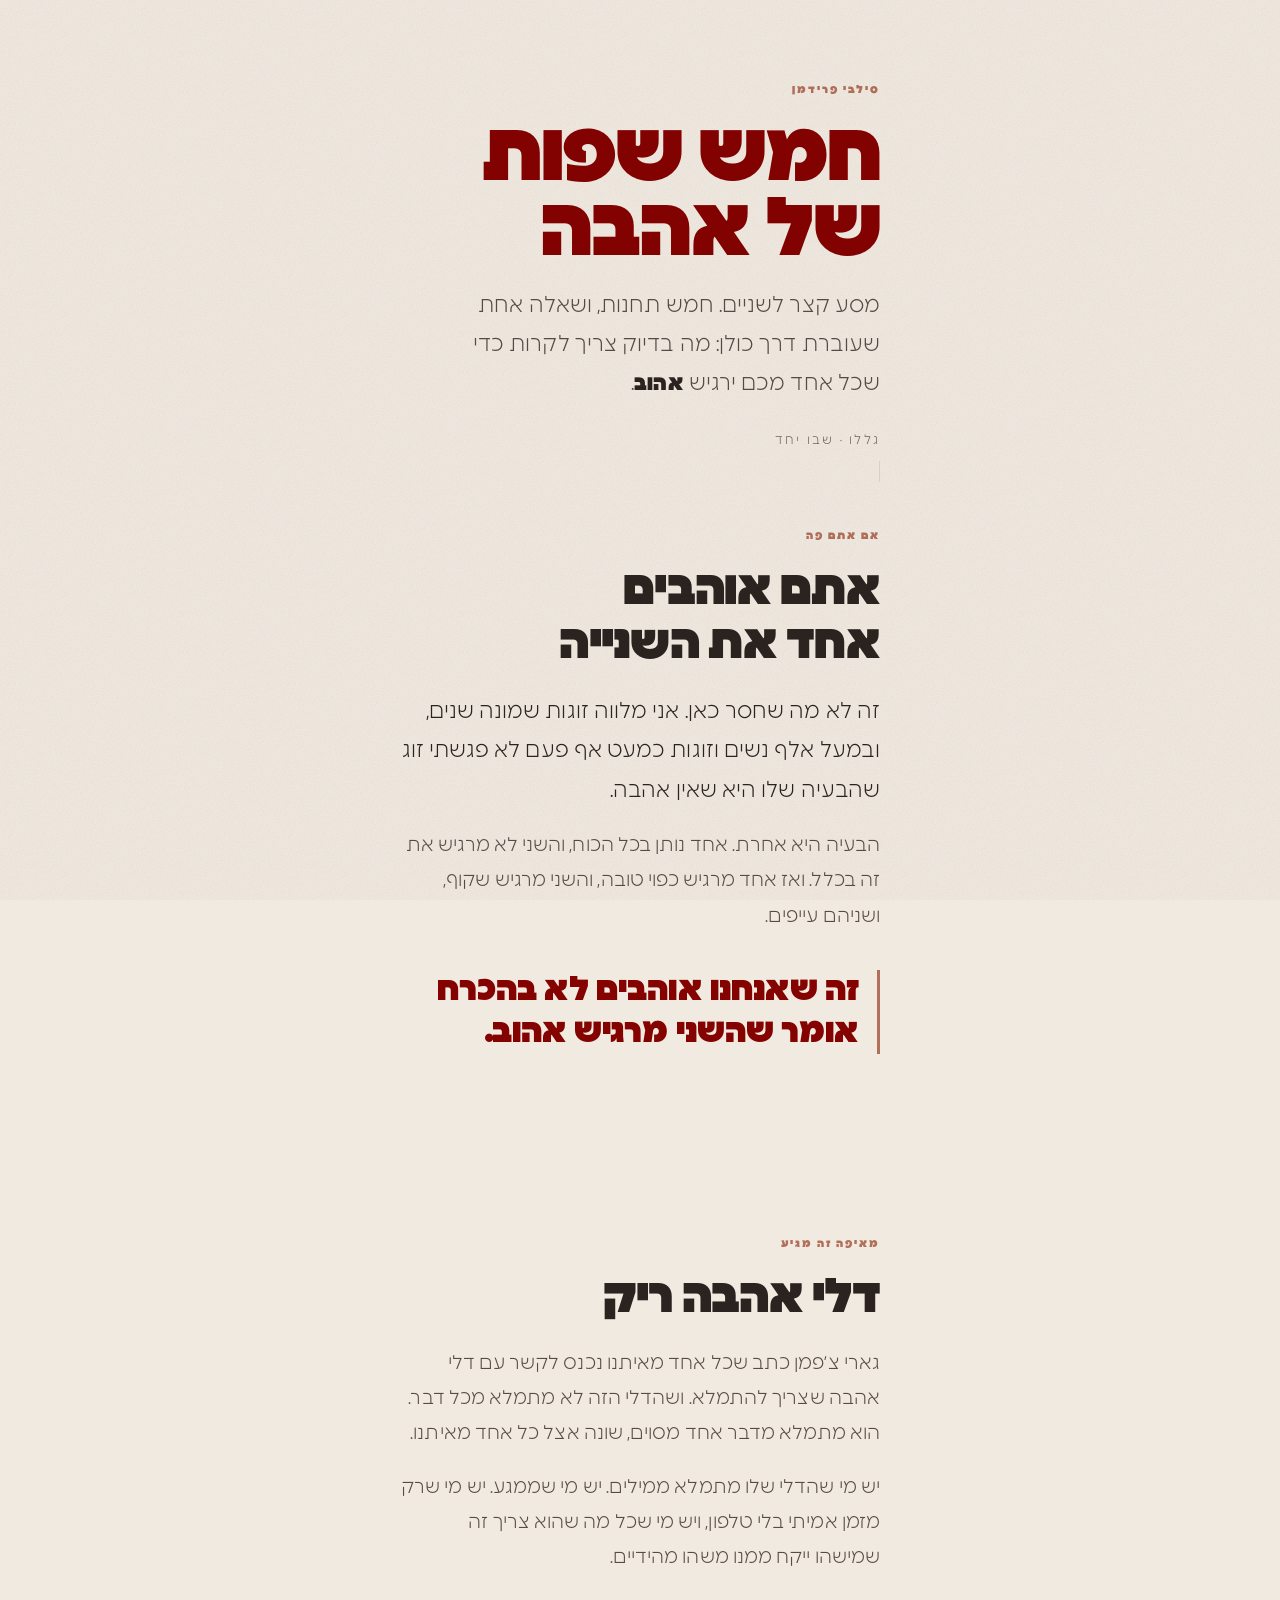
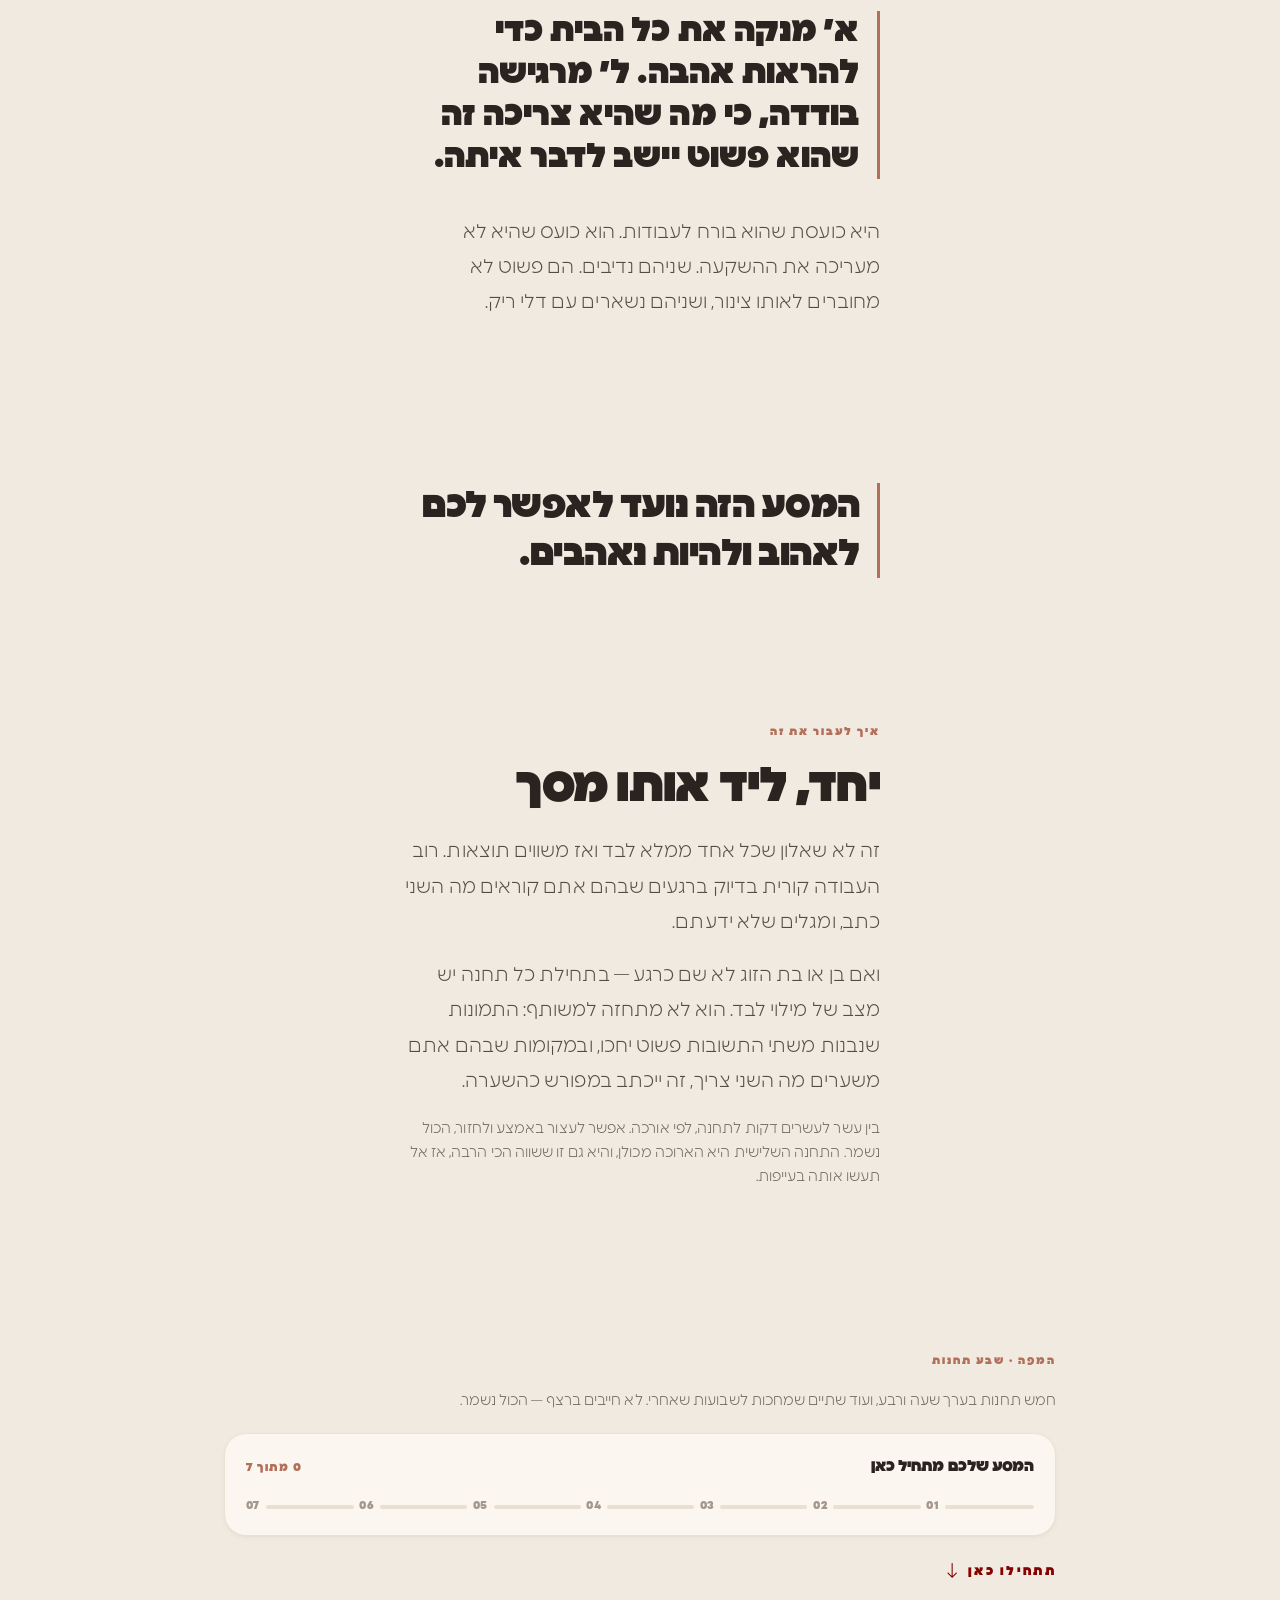
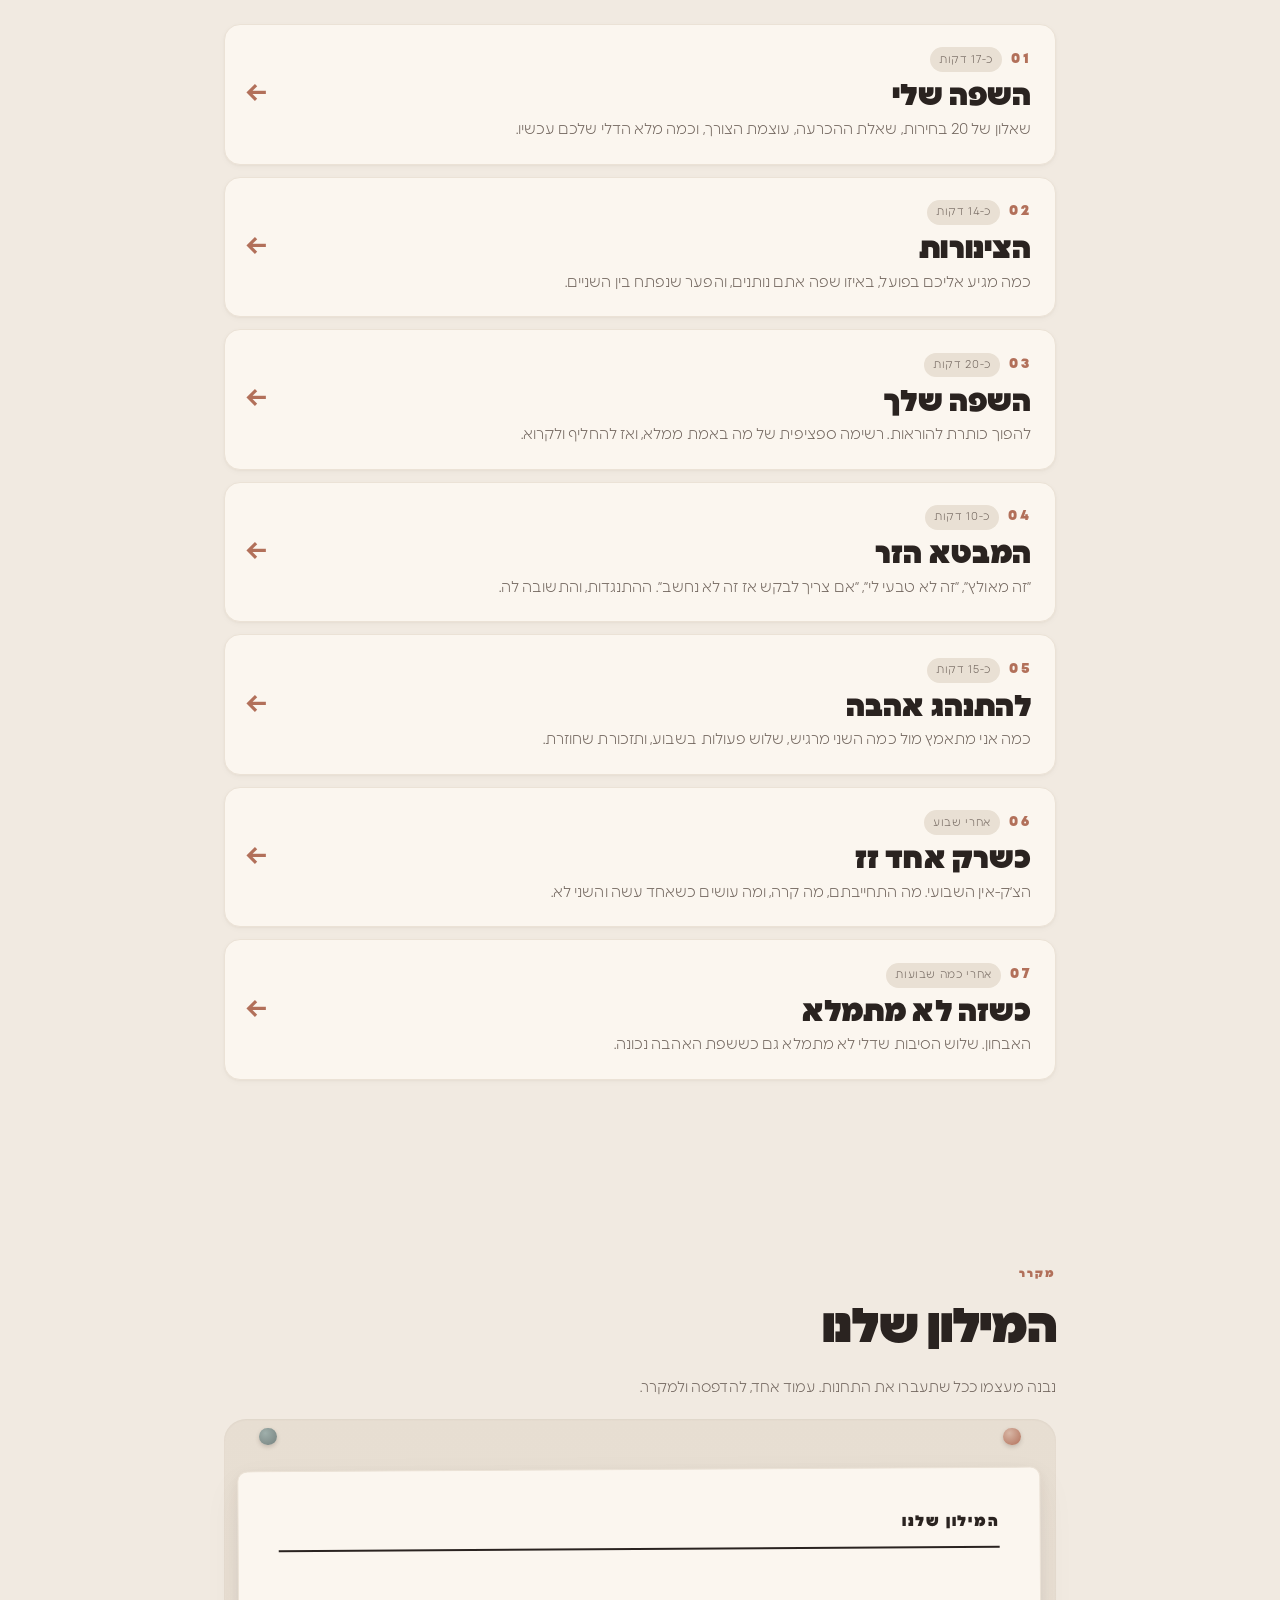
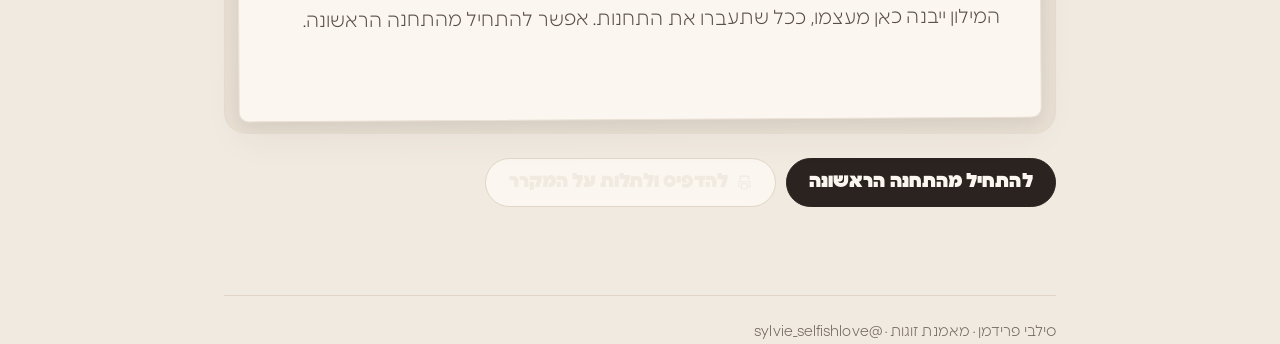
==== commit cf48fda8: "עמוד הבית · פתיח בלי תמונות שני האיורים הוסרו מהפתיח, כולל זה שנושא כותרת בכתב יד בתוך התמונה. הפתיח" ====
--- a/index.html
+++ b/index.html
@@ -21,9 +21,6 @@
       מה בדיוק צריך לקרות כדי שכל אחד מכם ירגיש <em>אהוב</em>.
     </p>
     <div class="scroll-hint">גללו · שבו יחד</div>
-    <figure class="illu lg">
-      <img src="images/languages.png" alt="חמש שפות של אהבה — מתנה, מילים, זמן, מגע ומעשים" loading="lazy" decoding="async">
-    </figure>
   </div>
 </section>
 
@@ -55,10 +52,6 @@
       יש מי שהדלי שלו מתמלא ממילים. יש מי שממגע. יש מי שרק מזמן אמיתי בלי טלפון,
       ויש מי שכל מה שהוא צריך זה שמישהו ייקח ממנו משהו מהידיים.
     </p>
-    <figure class="illu sm">
-      <img src="images/filling.png" alt="דלי לב שמתמלא — מריק, לחצי, למלא" loading="lazy" decoding="async">
-      <figcaption>הדלי לא מתמלא מכל דבר</figcaption>
-    </figure>
     <p class="pull">
       א׳ מנקה את כל הבית כדי להראות אהבה. ל׳ מרגישה בודדה,
       כי מה שהיא צריכה זה שהוא פשוט יישב לדבר איתה.
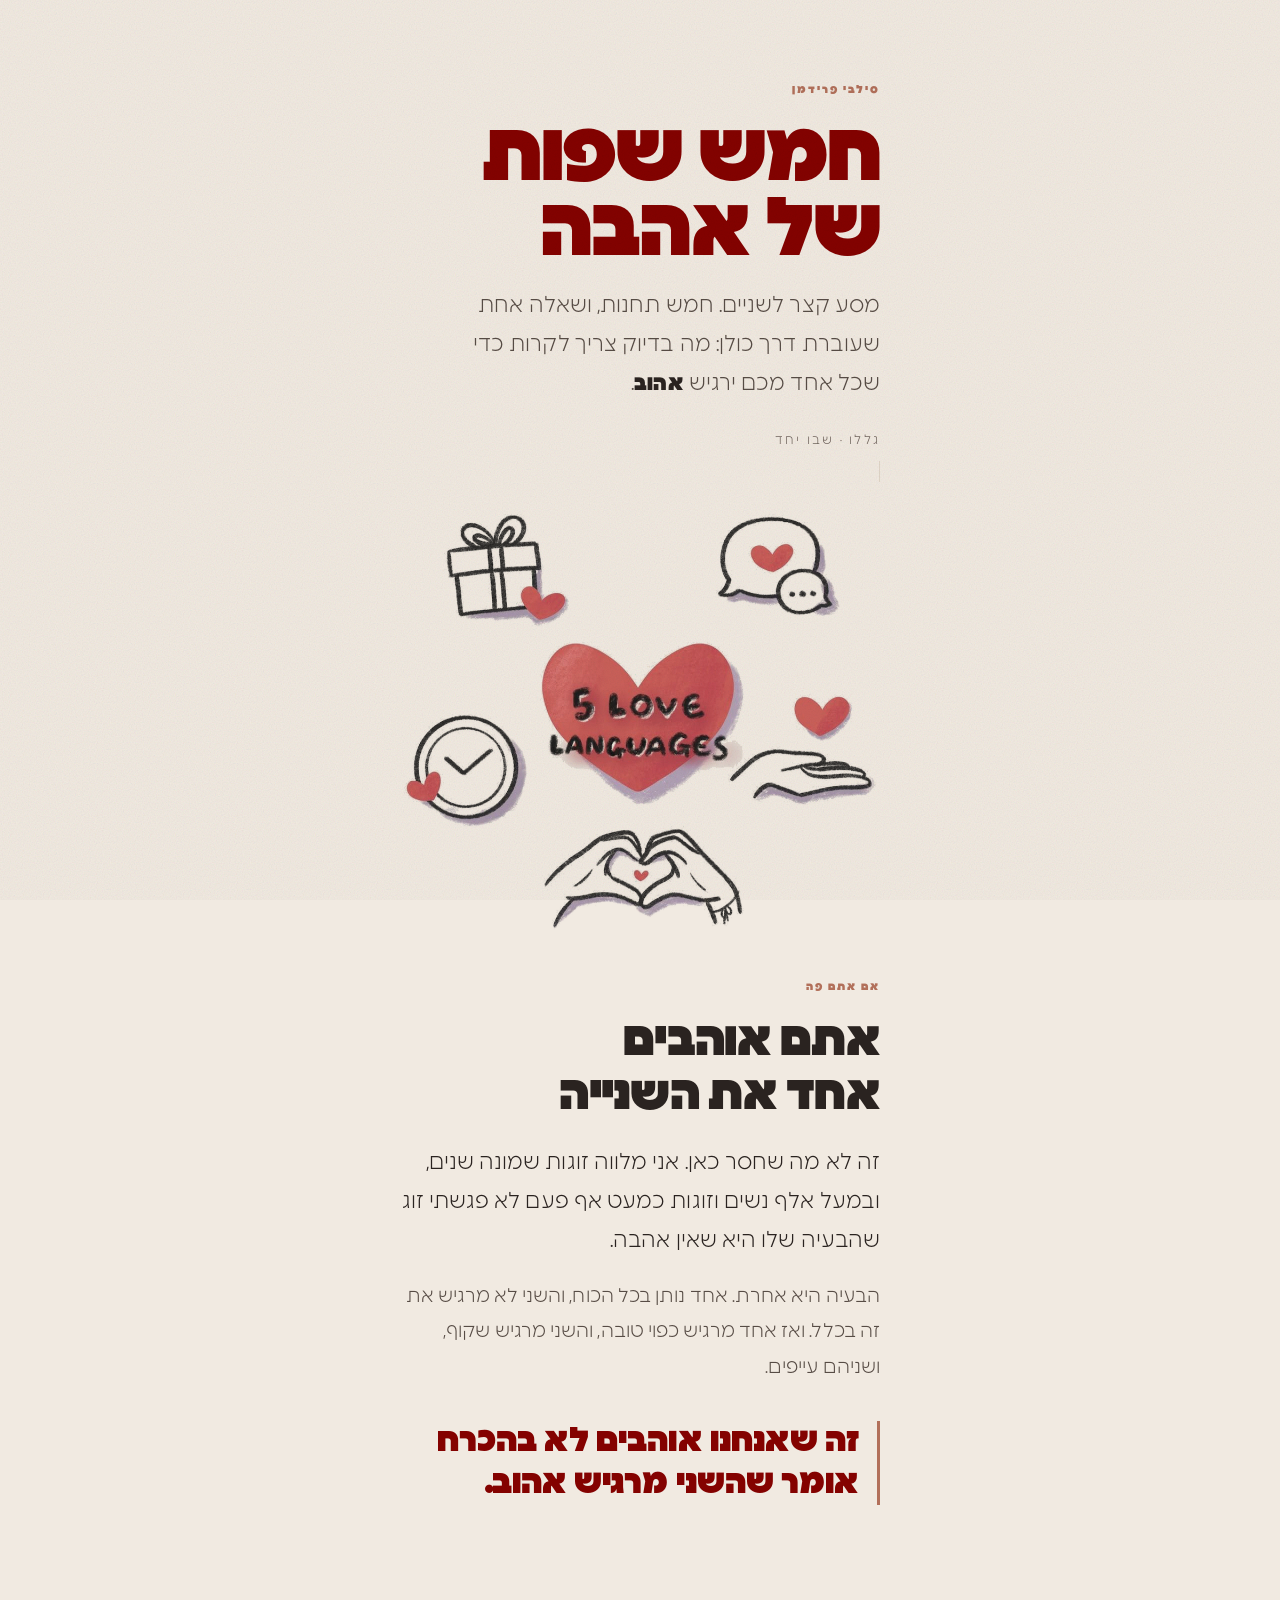
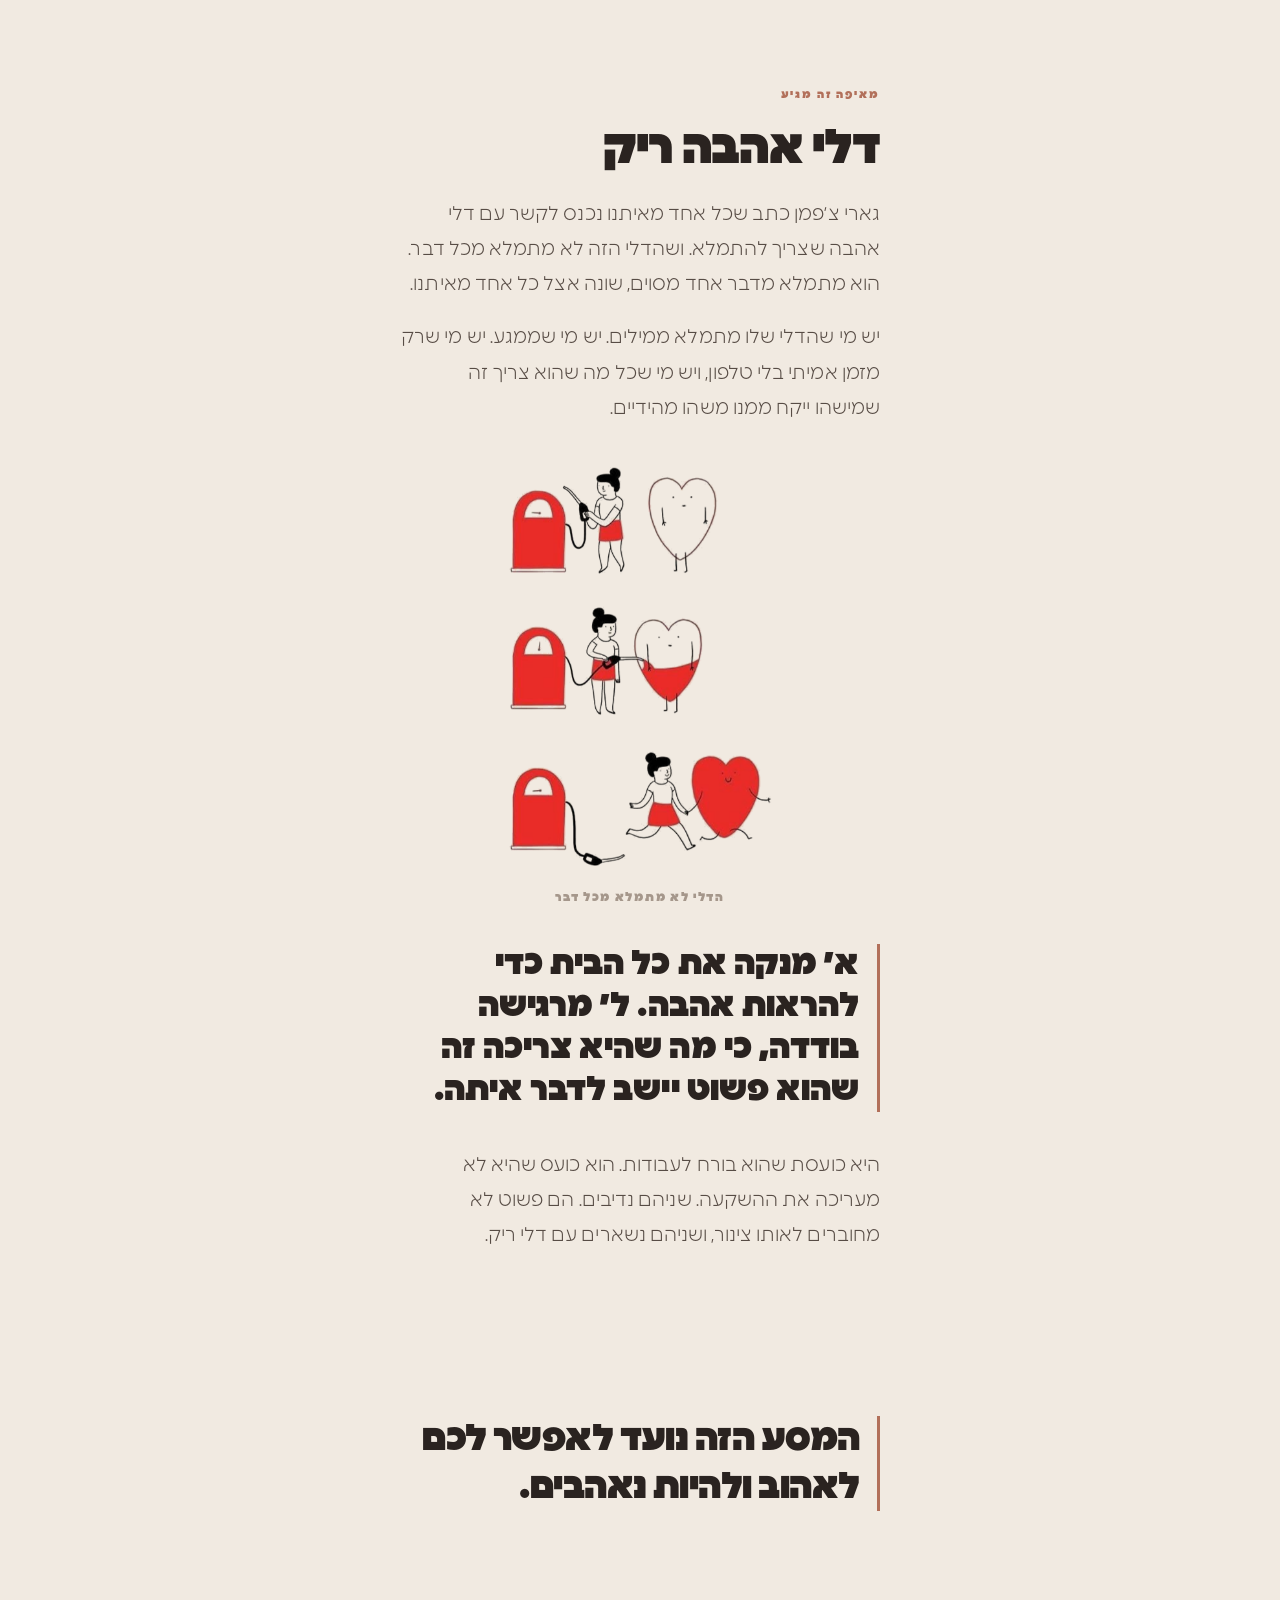
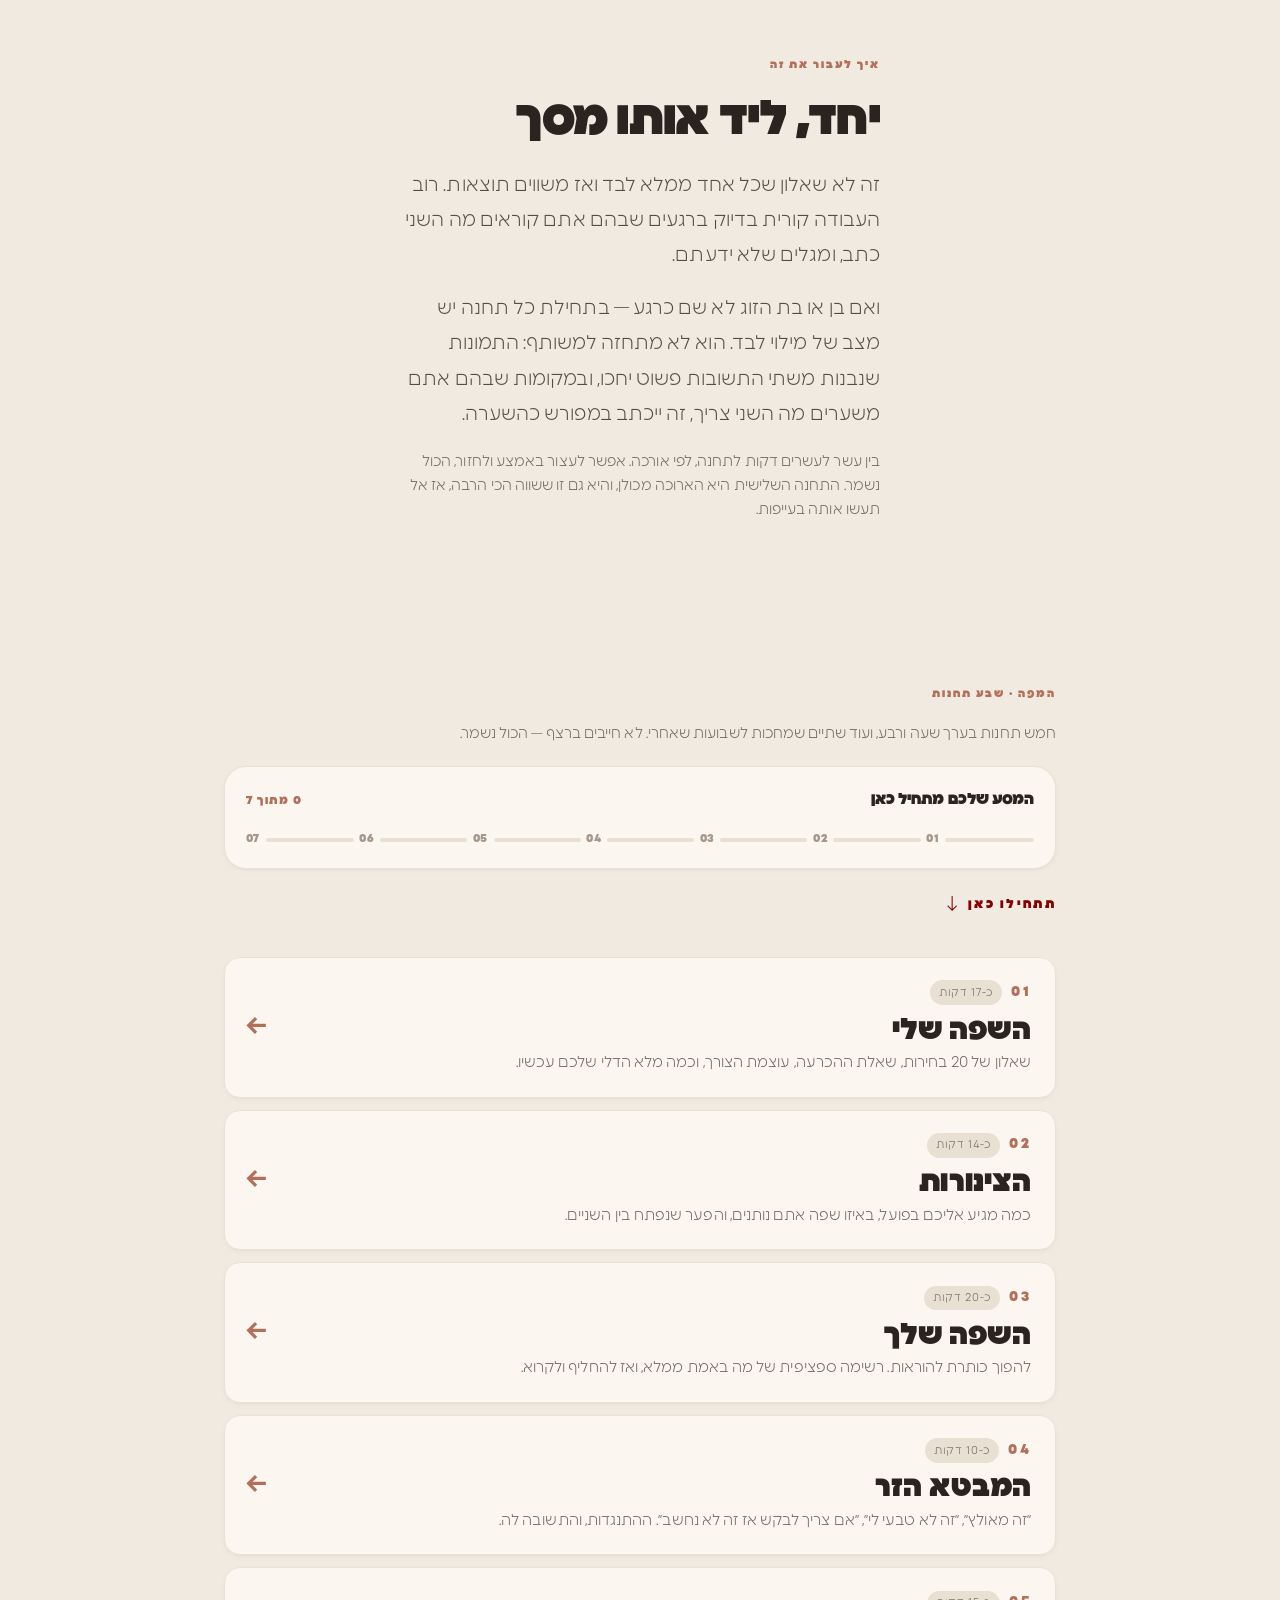
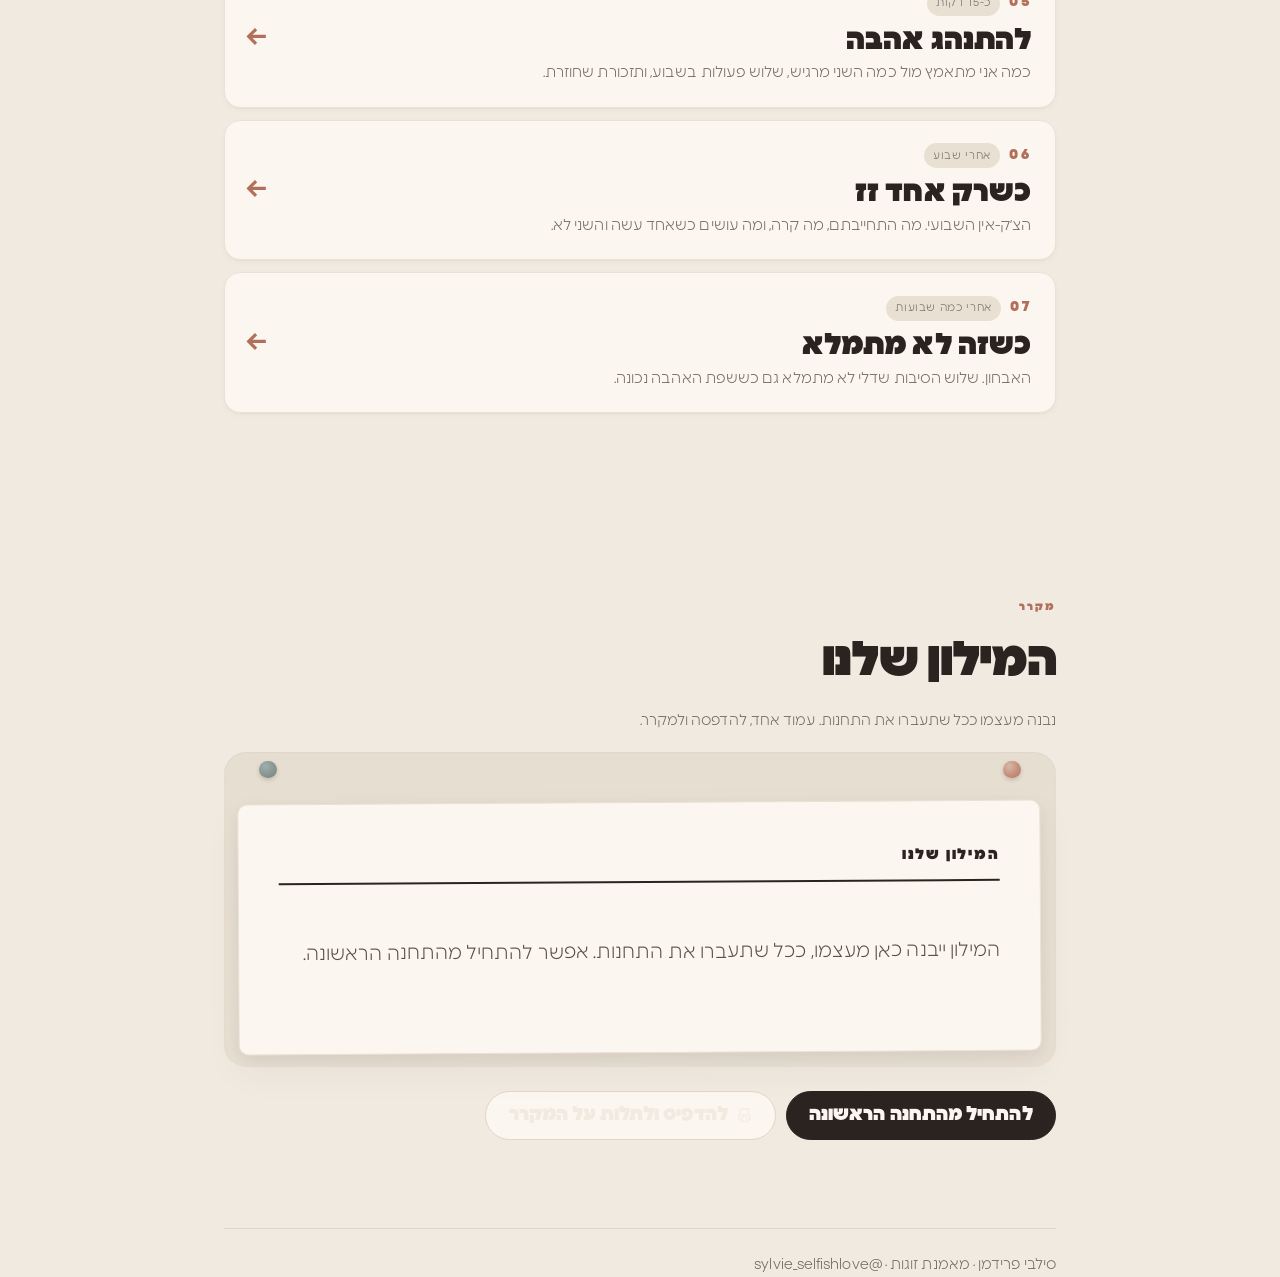
==== commit 8a8c8fd3: "Revert "עמוד הבית · פתיח בלי תמונות" This reverts commit cf48fda85420a33b36d00be07af1faf4a72f778d." ====
--- a/index.html
+++ b/index.html
@@ -21,6 +21,9 @@
       מה בדיוק צריך לקרות כדי שכל אחד מכם ירגיש <em>אהוב</em>.
     </p>
     <div class="scroll-hint">גללו · שבו יחד</div>
+    <figure class="illu lg">
+      <img src="images/languages.png" alt="חמש שפות של אהבה — מתנה, מילים, זמן, מגע ומעשים" loading="lazy" decoding="async">
+    </figure>
   </div>
 </section>
 
@@ -52,6 +55,10 @@
       יש מי שהדלי שלו מתמלא ממילים. יש מי שממגע. יש מי שרק מזמן אמיתי בלי טלפון,
       ויש מי שכל מה שהוא צריך זה שמישהו ייקח ממנו משהו מהידיים.
     </p>
+    <figure class="illu sm">
+      <img src="images/filling.png" alt="דלי לב שמתמלא — מריק, לחצי, למלא" loading="lazy" decoding="async">
+      <figcaption>הדלי לא מתמלא מכל דבר</figcaption>
+    </figure>
     <p class="pull">
       א׳ מנקה את כל הבית כדי להראות אהבה. ל׳ מרגישה בודדה,
       כי מה שהיא צריכה זה שהוא פשוט יישב לדבר איתה.
